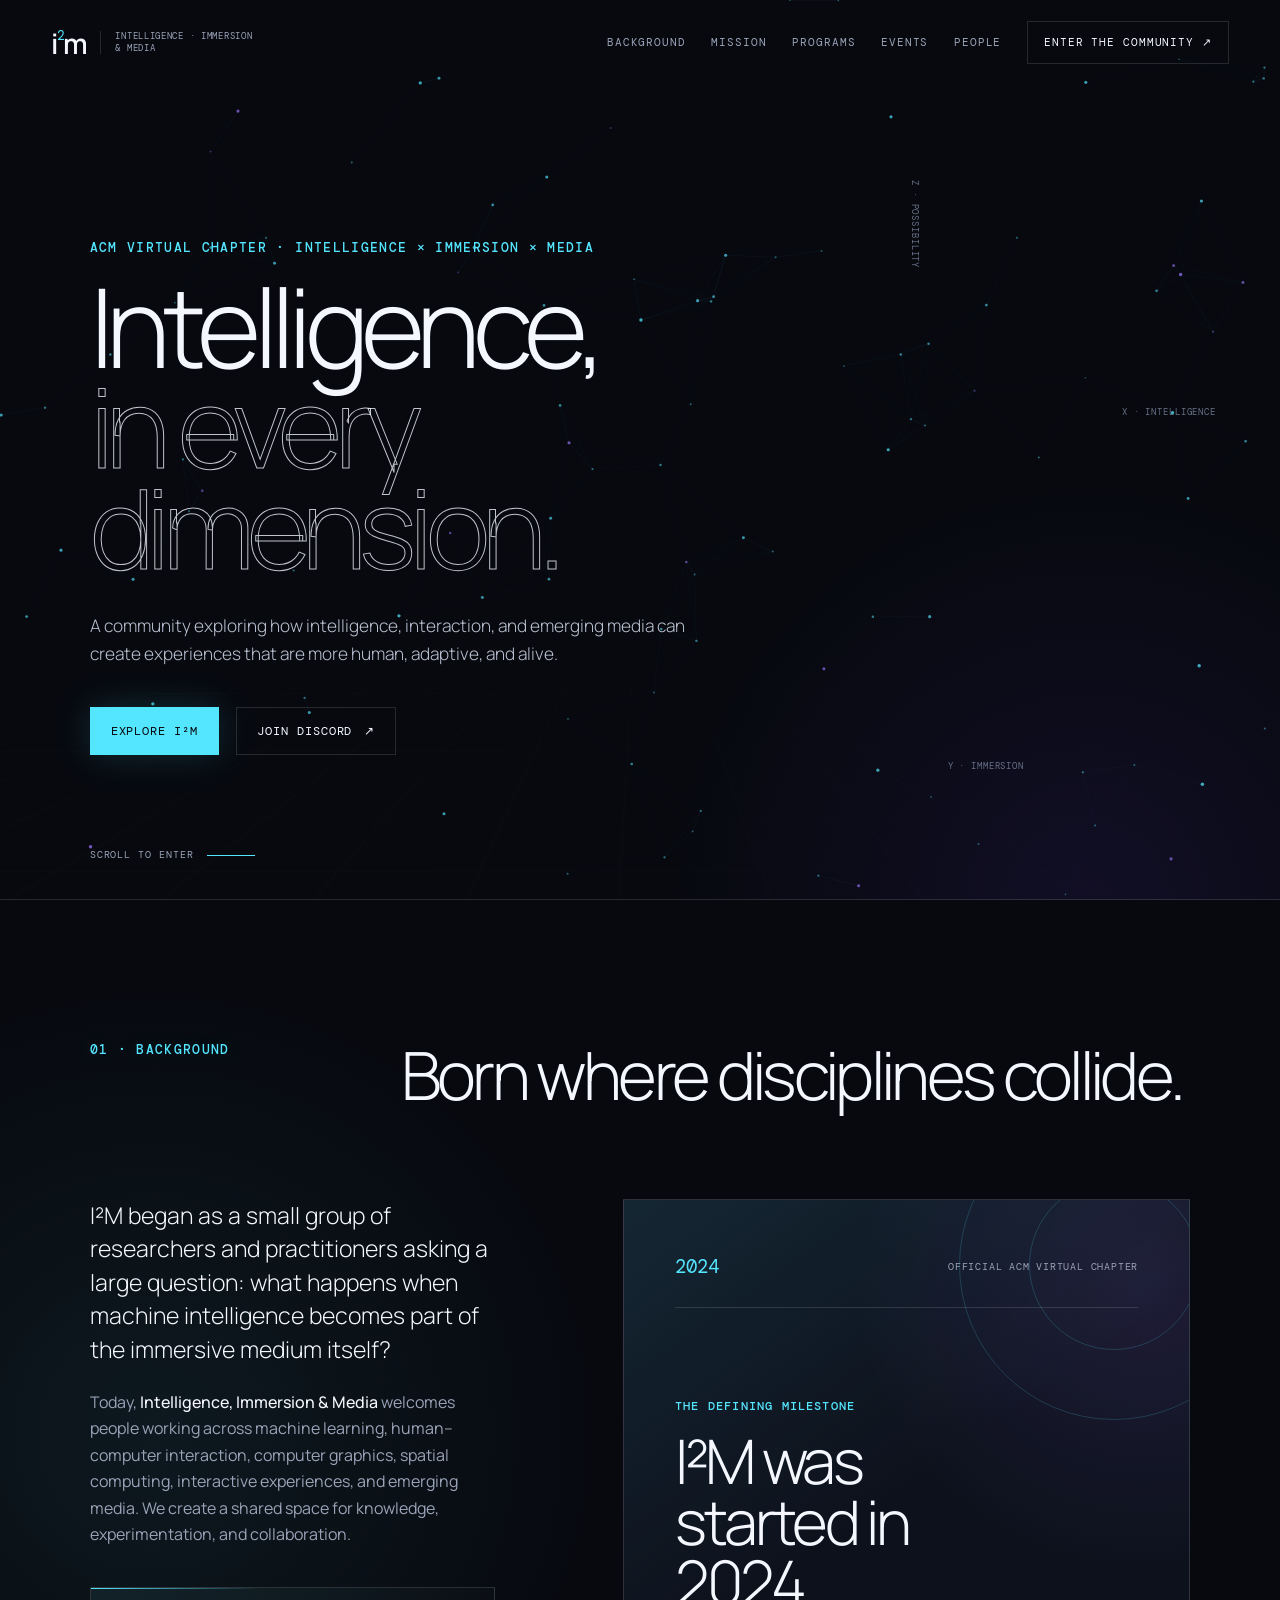
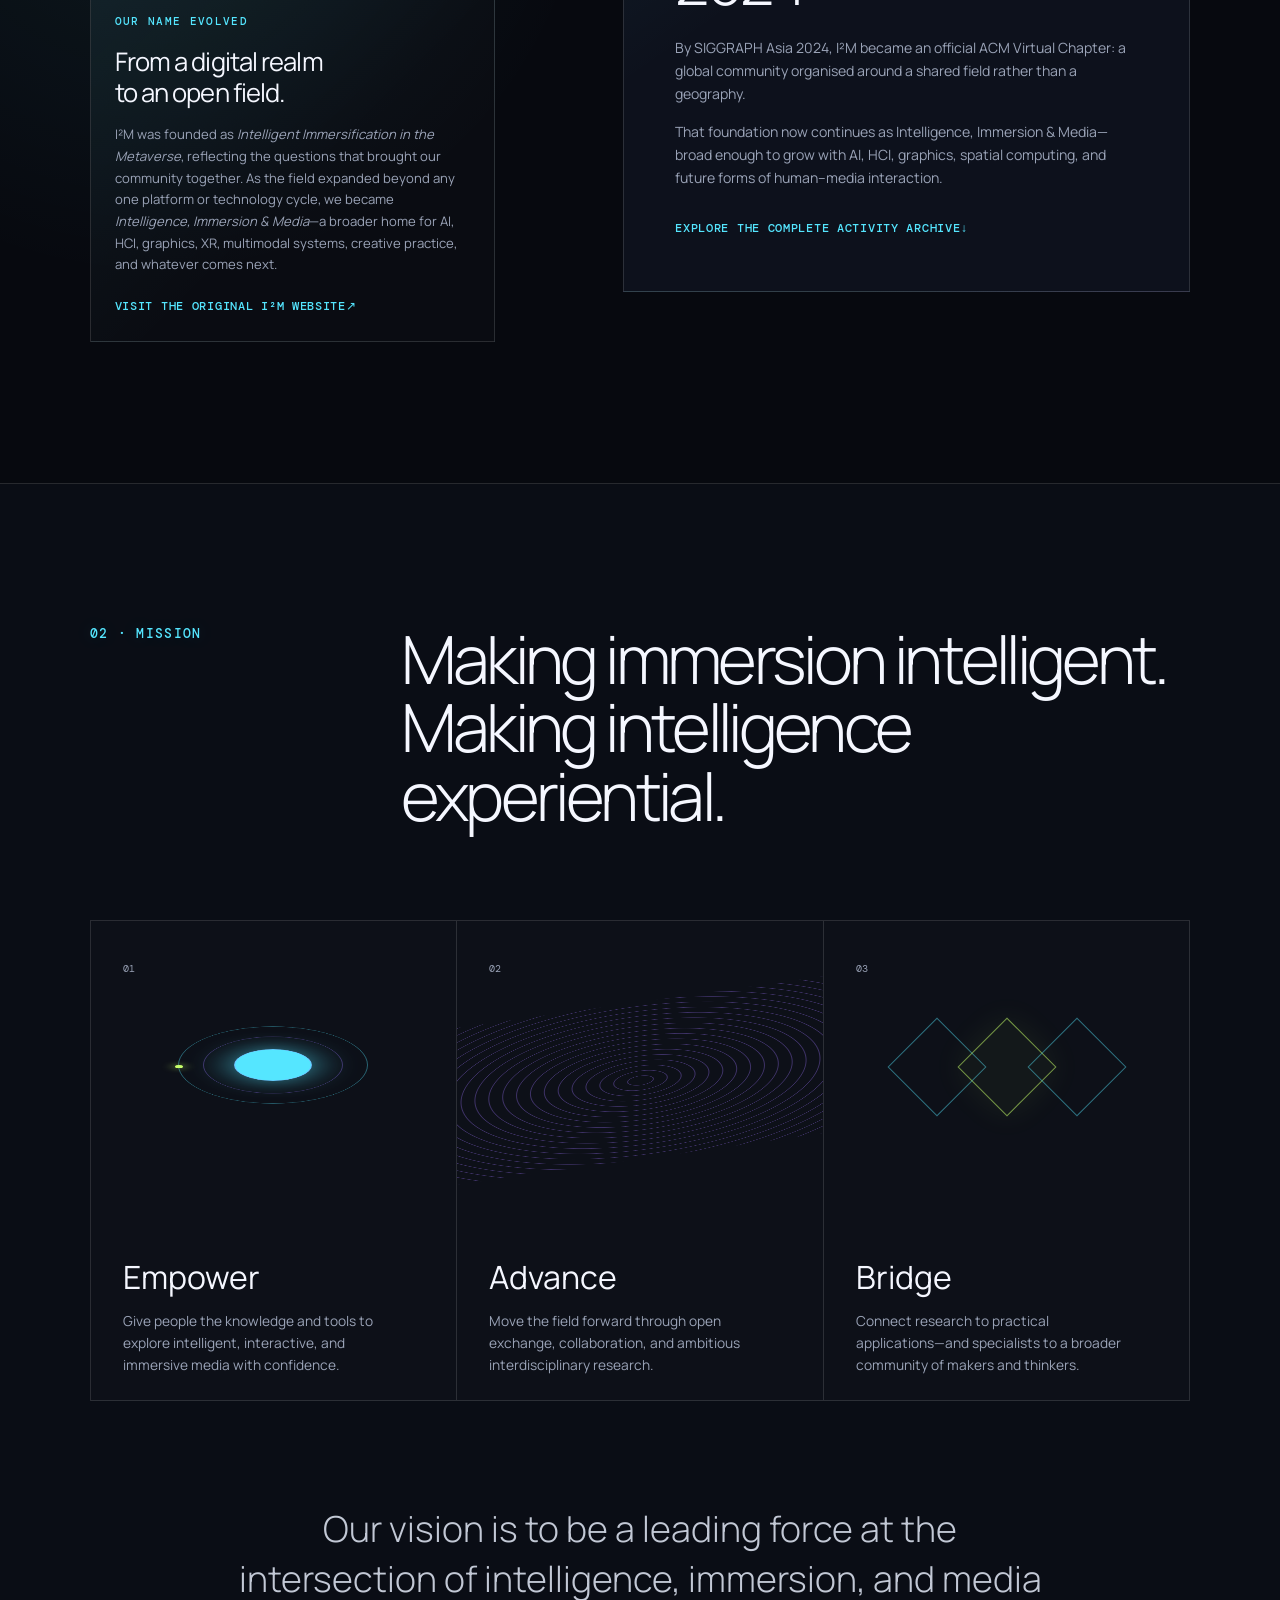
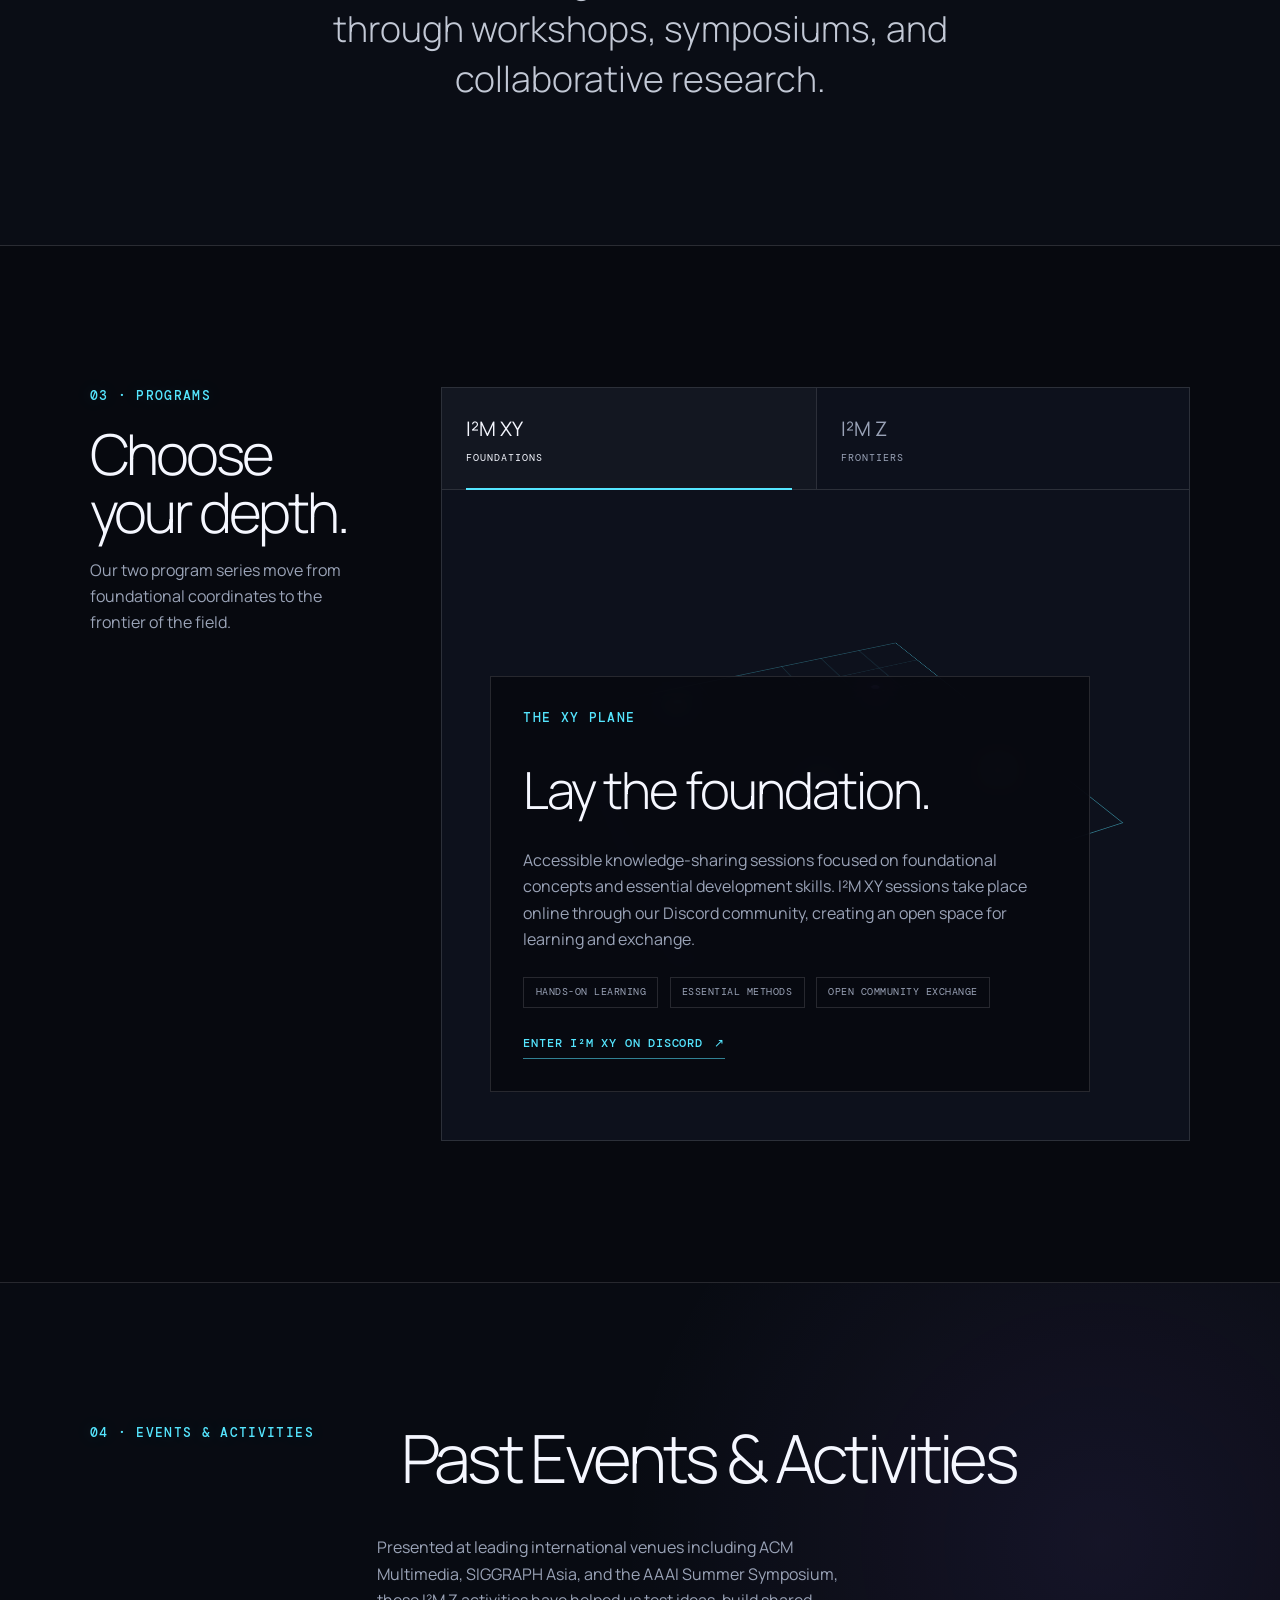
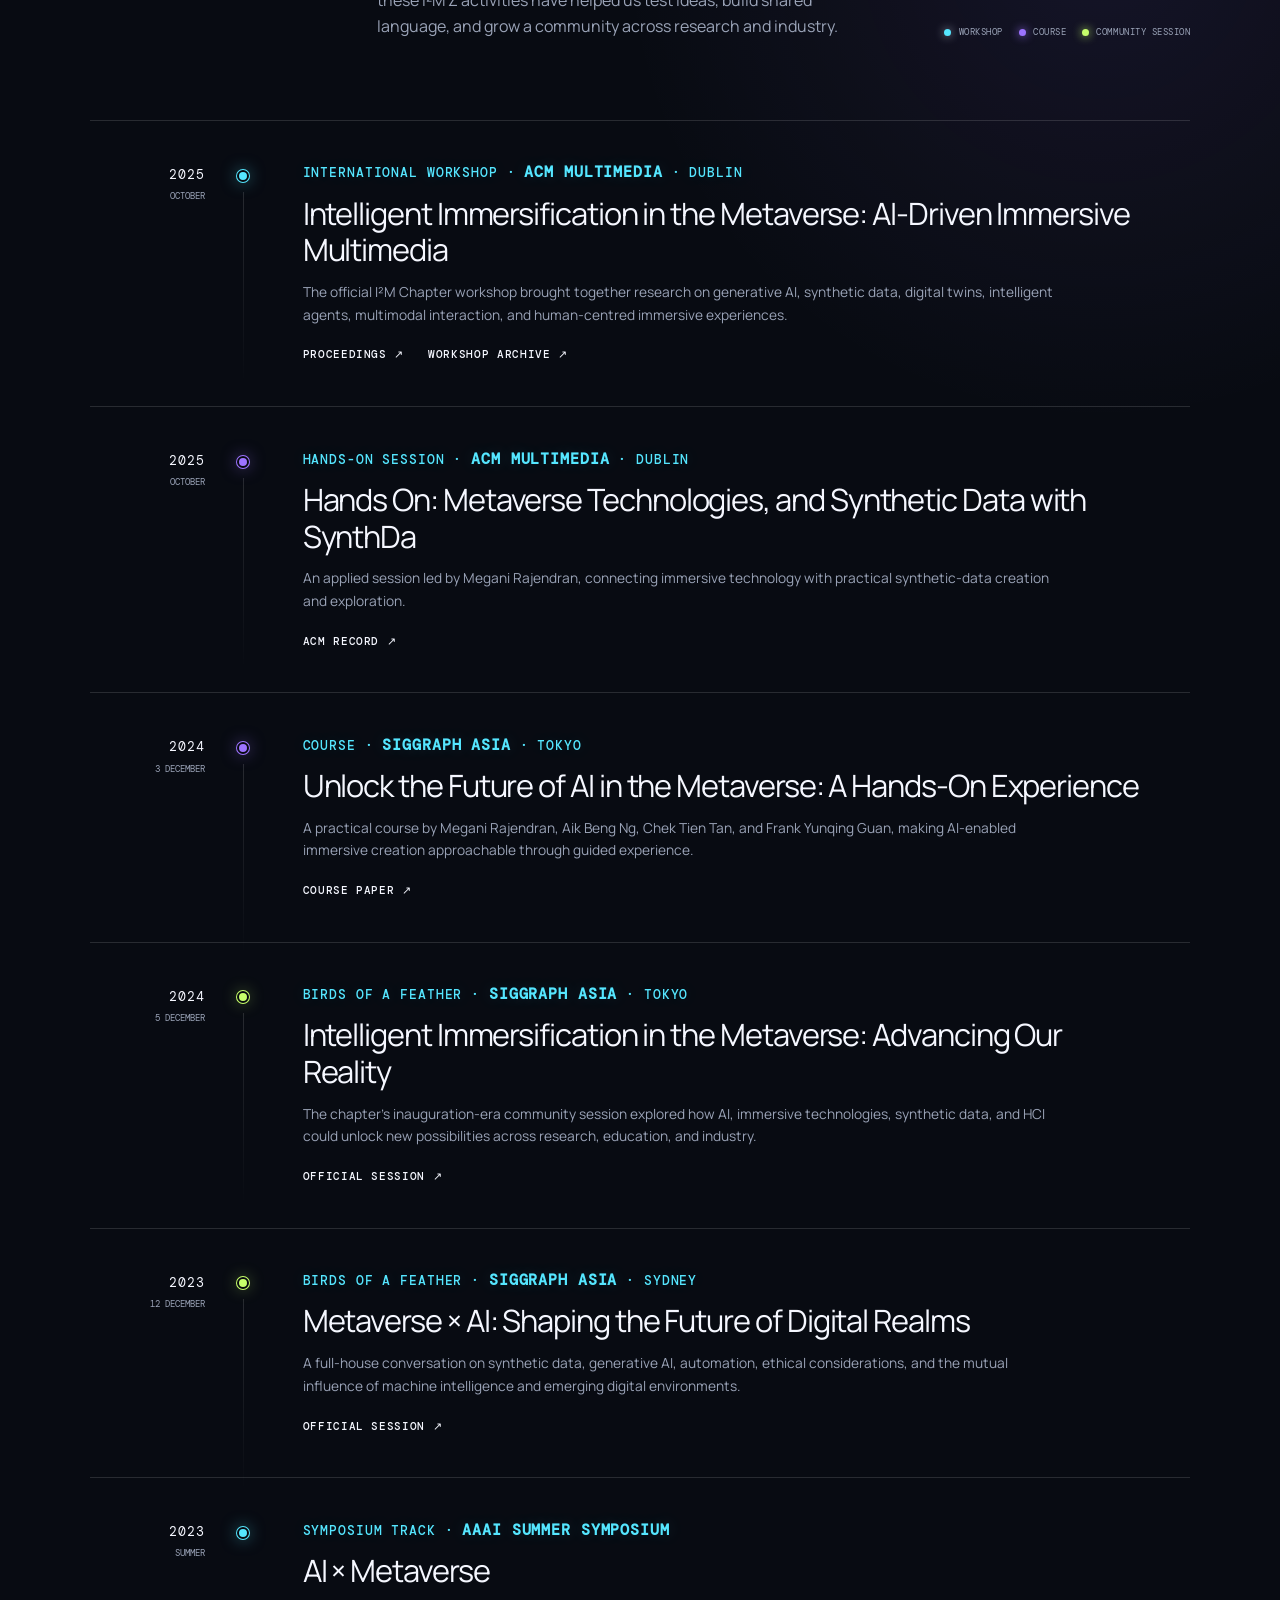
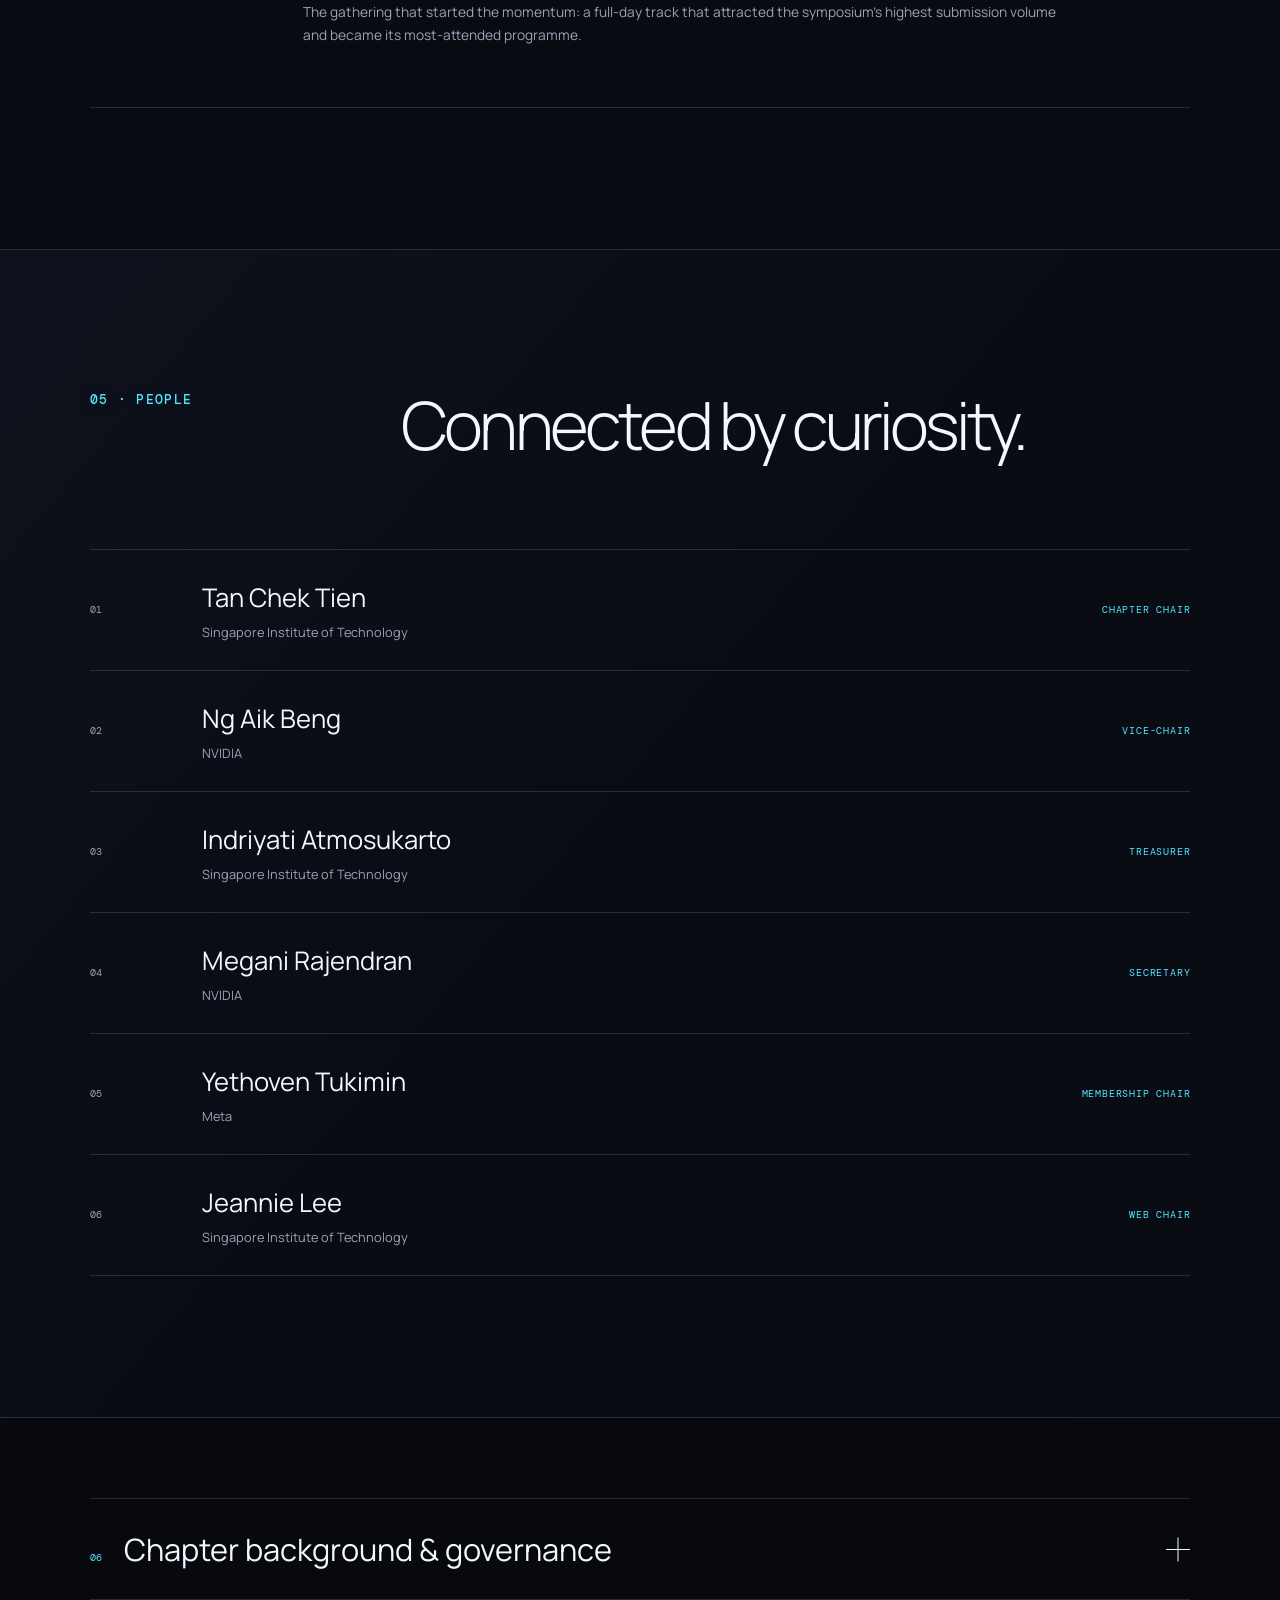
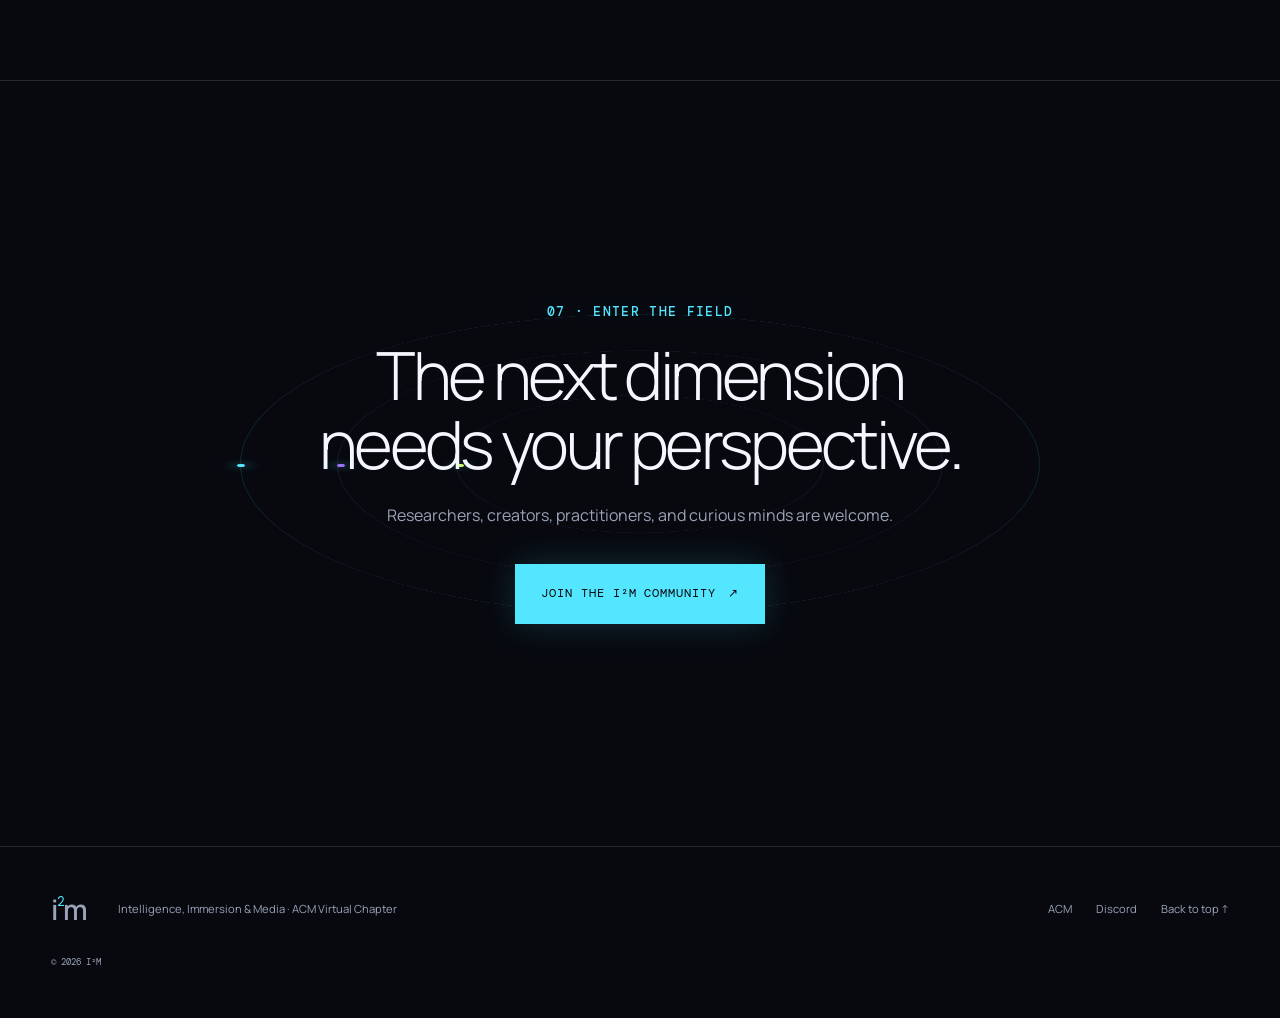
==== index.html @ ca45b480 "Update index.html" ====
<!doctype html>
<html lang="en">
  <head>
    <meta charset="UTF-8" />
    <meta name="viewport" content="width=device-width, initial-scale=1.0" />
    <meta
      name="description"
      content="I²M is the Intelligence, Immersion & Media ACM Virtual Chapter—connecting AI, HCI, computer graphics, interactive experiences, and emerging media."
    />
    <meta name="theme-color" content="#07090f" />
    <title>I²M — Intelligence, Immersion & Media</title>
    <link rel="preconnect" href="https://fonts.googleapis.com" />
    <link rel="preconnect" href="https://fonts.gstatic.com" crossorigin />
    <link
      href="https://fonts.googleapis.com/css2?family=DM+Mono:wght@300;400;500&family=Manrope:wght@300;400;500;600;700&display=swap"
      rel="stylesheet"
    />
    <link rel="stylesheet" href="styles.css" />
    <script src="script.js" defer></script>
  </head>
  <body>
    <a class="skip-link" href="#main">Skip to content</a>
    <div class="noise" aria-hidden="true"></div>
    <div class="cursor-glow" aria-hidden="true"></div>

    <header class="site-header">
      <a class="brand" href="#top" aria-label="I squared M home">
        <span class="brand-mark">i<sup>2</sup>m</span>
        <span class="brand-name">Intelligence · Immersion<br />&amp; Media</span>
      </a>
      <button class="menu-toggle" type="button" aria-expanded="false" aria-controls="site-nav">
        <span></span><span></span>
        <span class="sr-only">Open menu</span>
      </button>
      <nav id="site-nav" class="site-nav" aria-label="Main navigation">
        <a href="#background">Background</a>
        <a href="#mission">Mission</a>
        <a href="#programs">Programs</a>
        <a href="#events">Events</a>
        <a href="#leadership">People</a>
        <a class="nav-cta" href="https://discord.gg/vaKR5BBQt4" target="_blank" rel="noreferrer">
          Enter the community <span aria-hidden="true">↗</span>
        </a>
      </nav>
    </header>

    <main id="main">
      <section id="top" class="hero" aria-labelledby="hero-title">
        <canvas id="field" aria-hidden="true"></canvas>
        <div class="axis-label axis-x" aria-hidden="true">X · intelligence</div>
        <div class="axis-label axis-y" aria-hidden="true">Y · immersion</div>
        <div class="axis-label axis-z" aria-hidden="true">Z · possibility</div>
        <div class="hero-grid" aria-hidden="true"></div>

        <div class="hero-content">
          <p class="eyebrow reveal">ACM Virtual Chapter · Intelligence × Immersion × Media</p>
          <h1 id="hero-title" class="reveal">
            Intelligence,<br />
            <span>in every dimension.</span>
          </h1>
          <p class="hero-copy reveal">
            A community exploring how intelligence, interaction, and emerging
            media can create experiences that are more human, adaptive, and alive.
          </p>
          <div class="hero-actions reveal">
            <a class="button button-primary" href="#background">Explore I²M</a>
            <a class="button button-quiet" href="https://discord.gg/vaKR5BBQt4" target="_blank" rel="noreferrer">
              Join Discord <span aria-hidden="true">↗</span>
            </a>
          </div>
        </div>

        <div class="hero-index reveal" aria-label="Initiative focus areas">
          <span>01 / AI</span>
          <span>02 / HCI</span>
          <span>03 / XR</span>
          <span>04 / Graphics</span>
        </div>
        <a class="scroll-cue" href="#background">
          <span>Scroll to enter</span>
          <i aria-hidden="true"></i>
        </a>
      </section>

      <section id="background" class="section background-section">
        <div class="section-heading reveal">
          <p class="section-index">01 · Background</p>
          <h2>Born where disciplines collide.</h2>
        </div>
        <div class="background-layout">
          <div class="background-copy reveal">
            <p class="lead">
              I²M began as a small group of researchers and practitioners asking a
              large question: what happens when machine intelligence becomes part
              of the immersive medium itself?
            </p>
            <p>
              Today, <strong>Intelligence, Immersion &amp; Media</strong> welcomes
              people working across machine learning, human–computer interaction,
              computer graphics, spatial computing, interactive experiences, and
              emerging media. We create a shared space for knowledge,
              experimentation, and collaboration.
            </p>
            <aside class="origin-card">
              <span class="origin-label">Our name evolved</span>
              <h3>From a digital realm<br />to an open field.</h3>
              <p>
                I²M was founded as <em>Intelligent Immersification in the
                Metaverse</em>, reflecting the questions that brought our community
                together. As the field expanded beyond any one platform or
                technology cycle, we became <em>Intelligence, Immersion &amp;
                Media</em>—a broader home for AI, HCI, graphics, XR, multimodal
                systems, creative practice, and whatever comes next.
              </p>
              <a
                class="text-link"
                href="https://i2m.diaversity.org/"
                target="_blank"
                rel="noreferrer"
              >
                Visit the original I²M website <span aria-hidden="true">↗</span>
              </a>
            </aside>
          </div>

          <article class="inauguration-milestone reveal">
            <div class="milestone-topline">
              <span>2024</span>
              <small>Official ACM Virtual Chapter</small>
            </div>
            <p class="milestone-label">The defining milestone</p>
            <h3>I²M was started in 2024</h3>
            <p>
              By SIGGRAPH Asia 2024, I²M became an official ACM Virtual Chapter:
              a global community organised around a shared field rather than a
              geography.
            </p>
            <p>
              That foundation now continues as Intelligence, Immersion &amp;
              Media—broad enough to grow with AI, HCI, graphics, spatial computing,
              and future forms of human–media interaction.
            </p>
            <a class="text-link" href="#events">
              Explore the complete activity archive <span aria-hidden="true">↓</span>
            </a>
          </article>
        </div>
      </section>

      <section id="mission" class="section mission-section">
        <div class="section-heading reveal">
          <p class="section-index">02 · Mission</p>
          <h2>Making immersion intelligent.<br />Making intelligence experiential.</h2>
        </div>

        <div class="mission-grid">
          <article class="mission-card reveal">
            <span class="card-number">01</span>
            <div class="card-orbit" aria-hidden="true"><i></i></div>
            <h3>Empower</h3>
            <p>
              Give people the knowledge and tools to explore intelligent,
              interactive, and immersive media with confidence.
            </p>
          </article>
          <article class="mission-card reveal">
            <span class="card-number">02</span>
            <div class="card-wave" aria-hidden="true"></div>
            <h3>Advance</h3>
            <p>
              Move the field forward through open exchange, collaboration, and
              ambitious interdisciplinary research.
            </p>
          </article>
          <article class="mission-card reveal">
            <span class="card-number">03</span>
            <div class="card-bridge" aria-hidden="true"><i></i><i></i><i></i></div>
            <h3>Bridge</h3>
            <p>
              Connect research to practical applications—and specialists to a
              broader community of makers and thinkers.
            </p>
          </article>
        </div>

        <p class="vision-statement reveal">
          Our vision is to be a leading force at the intersection of intelligence,
          immersion, and media through workshops, symposiums, and collaborative
          research.
        </p>
      </section>

      <section id="programs" class="section programs-section">
        <div class="program-intro reveal">
          <p class="section-index">03 · Programs</p>
          <h2>Choose your depth.</h2>
          <p>
            Our two program series move from foundational coordinates to the
            frontier of the field.
          </p>
        </div>

        <div class="dimension-lab reveal">
          <div class="dimension-tabs" role="tablist" aria-label="I²M program series">
            <button
              id="xy-tab"
              class="dimension-tab is-active"
              type="button"
              role="tab"
              aria-selected="true"
              aria-controls="xy-panel"
              data-dimension="xy"
            >
              <span>I²M XY</span>
              <small>Foundations</small>
            </button>
            <button
              id="z-tab"
              class="dimension-tab"
              type="button"
              role="tab"
              aria-selected="false"
              aria-controls="z-panel"
              data-dimension="z"
            >
              <span>I²M Z</span>
              <small>Frontiers</small>
            </button>
          </div>

          <div class="dimension-stage" data-mode="xy">
            <div class="dimension-visual" aria-hidden="true">
              <div class="plane plane-x"></div>
              <div class="plane plane-y"></div>
              <div class="plane plane-z"></div>
              <span class="dimension-node node-a"></span>
              <span class="dimension-node node-b"></span>
              <span class="dimension-node node-c"></span>
              <span class="dimension-node node-d"></span>
            </div>
            <div
              id="xy-panel"
              class="dimension-panel is-active"
              role="tabpanel"
              aria-labelledby="xy-tab"
            >
              <p class="program-label">The XY Plane</p>
              <h3>Lay the foundation.</h3>
              <p>
                Accessible knowledge-sharing sessions focused on foundational
                concepts and essential development skills. I²M XY sessions take
                place online through our Discord community, creating an open space
                for learning and exchange.
              </p>
              <ul>
                <li>Hands-on learning</li>
                <li>Essential methods</li>
                <li>Open community exchange</li>
              </ul>
              <a class="program-action" href="https://discord.gg/vaKR5BBQt4" target="_blank" rel="noreferrer">
                Enter I²M XY on Discord <span aria-hidden="true">↗</span>
              </a>
            </div>
            <div
              id="z-panel"
              class="dimension-panel"
              role="tabpanel"
              aria-labelledby="z-tab"
              hidden
            >
              <p class="program-label">The Z-Axis</p>
              <h3>Go deeper.</h3>
              <p>
                Curated seminars, workshops, courses, and Birds of a Feather
                sessions on advanced, state-of-the-art research—the depth required
                to push AI, HCI, and immersive media into new territory. Our past
                conference activities are part of the I²M Z series.
              </p>
              <ul>
                <li>Research frontiers</li>
                <li>Curated expert discourse</li>
                <li>Workshops, courses &amp; BoFs</li>
              </ul>
              <a class="program-action" href="#events">
                Explore past I²M Z activities <span aria-hidden="true">↓</span>
              </a>
            </div>
          </div>
        </div>
      </section>

      <section id="events" class="section events-section">
        <div class="section-heading reveal">
          <p class="section-index">04 · Events &amp; activities</p>
          <h2>Past Events &amp; Activities</h2>
        </div>
        <div class="events-intro reveal">
          <p>
            Presented at leading international venues including ACM Multimedia,
            SIGGRAPH Asia, and the AAAI Summer Symposium, these I²M Z activities
            have helped us test ideas, build shared language, and grow a community
            across research and industry.
          </p>
          <div class="events-key" aria-label="Event format key">
            <span><i class="key-workshop"></i> Workshop</span>
            <span><i class="key-course"></i> Course</span>
            <span><i class="key-bof"></i> Community session</span>
          </div>
        </div>

        <div class="event-list">
          <article class="event-row reveal">
            <div class="event-date"><span>2025</span><small>October</small></div>
            <div class="event-marker marker-workshop" aria-hidden="true"></div>
            <div class="event-body">
              <p class="event-type">International workshop · <strong>ACM Multimedia</strong> · Dublin</p>
              <h3>Intelligent Immersification in the Metaverse: AI-Driven Immersive Multimedia</h3>
              <p>
                The official I²M Chapter workshop brought together research on
                generative AI, synthetic data, digital twins, intelligent agents,
                multimodal interaction, and human-centred immersive experiences.
              </p>
              <div class="event-links">
                <a href="https://dl.acm.org/doi/proceedings/10.1145/3728487" target="_blank" rel="noreferrer">
                  Proceedings <span aria-hidden="true">↗</span>
                </a>
                <a href="https://sites.google.com/view/i2m-mm25/home" target="_blank" rel="noreferrer">
                  Workshop archive <span aria-hidden="true">↗</span>
                </a>
              </div>
            </div>
          </article>

          <article class="event-row reveal">
            <div class="event-date"><span>2025</span><small>October</small></div>
            <div class="event-marker marker-course" aria-hidden="true"></div>
            <div class="event-body">
              <p class="event-type">Hands-on session · <strong>ACM Multimedia</strong> · Dublin</p>
              <h3>Hands On: Metaverse Technologies, and Synthetic Data with SynthDa</h3>
              <p>
                An applied session led by Megani Rajendran, connecting immersive
                technology with practical synthetic-data creation and exploration.
              </p>
              <div class="event-links">
                <a href="https://dl.acm.org/doi/abs/10.1145/3728487.3759220" target="_blank" rel="noreferrer">
                  ACM record <span aria-hidden="true">↗</span>
                </a>
              </div>
            </div>
          </article>

          <article class="event-row reveal">
            <div class="event-date"><span>2024</span><small>3 December</small></div>
            <div class="event-marker marker-course" aria-hidden="true"></div>
            <div class="event-body">
              <p class="event-type">Course · <strong>SIGGRAPH Asia</strong> · Tokyo</p>
              <h3>Unlock the Future of AI in the Metaverse: A Hands-On Experience</h3>
              <p>
                A practical course by Megani Rajendran, Aik Beng Ng, Chek Tien Tan,
                and Frank Yunqing Guan, making AI-enabled immersive creation
                approachable through guided experience.
              </p>
              <div class="event-links">
                <a href="https://dl.acm.org/doi/pdf/10.1145/3680532.3689581" target="_blank" rel="noreferrer">
                  Course paper <span aria-hidden="true">↗</span>
                </a>
              </div>
            </div>
          </article>

          <article class="event-row reveal">
            <div class="event-date"><span>2024</span><small>5 December</small></div>
            <div class="event-marker marker-bof" aria-hidden="true"></div>
            <div class="event-body">
              <p class="event-type">Birds of a Feather · <strong>SIGGRAPH Asia</strong> · Tokyo</p>
              <h3>Intelligent Immersification in the Metaverse: Advancing Our Reality</h3>
              <p>
                The chapter’s inauguration-era community session explored how AI,
                immersive technologies, synthetic data, and HCI could unlock new
                possibilities across research, education, and industry.
              </p>
              <div class="event-links">
                <a href="https://asia.siggraph.org/2024/presentation/?id=bof_114&amp;sess=sess249" target="_blank" rel="noreferrer">
                  Official session <span aria-hidden="true">↗</span>
                </a>
              </div>
            </div>
          </article>

          <article class="event-row reveal">
            <div class="event-date"><span>2023</span><small>12 December</small></div>
            <div class="event-marker marker-bof" aria-hidden="true"></div>
            <div class="event-body">
              <p class="event-type">Birds of a Feather · <strong>SIGGRAPH Asia</strong> · Sydney</p>
              <h3>Metaverse × AI: Shaping the Future of Digital Realms</h3>
              <p>
                A full-house conversation on synthetic data, generative AI,
                automation, ethical considerations, and the mutual influence of
                machine intelligence and emerging digital environments.
              </p>
              <div class="event-links">
                <a href="https://asia.siggraph.org/2023/index.html%3Fpost_type=page&amp;p=14494&amp;id=bof_114&amp;sess=sess240.html" target="_blank" rel="noreferrer">
                  Official session <span aria-hidden="true">↗</span>
                </a>
              </div>
            </div>
          </article>

          <article class="event-row reveal">
            <div class="event-date"><span>2023</span><small>Summer</small></div>
            <div class="event-marker marker-workshop" aria-hidden="true"></div>
            <div class="event-body">
              <p class="event-type">Symposium track · <strong>AAAI Summer Symposium</strong></p>
              <h3>AI × Metaverse</h3>
              <p>
                The gathering that started the momentum: a full-day track that
                attracted the symposium’s highest submission volume and became its
                most-attended programme.
              </p>
            </div>
          </article>
        </div>
      </section>

      <section id="leadership" class="section leadership-section">
        <div class="section-heading reveal">
          <p class="section-index">05 · People</p>
          <h2>Connected by curiosity.</h2>
        </div>
        <div class="people-list">
          <article class="person reveal">
            <span class="person-index">01</span>
            <div><h3>Tan Chek Tien</h3><p>Singapore Institute of Technology</p></div>
            <span class="person-role">Chapter Chair</span>
          </article>
          <article class="person reveal">
            <span class="person-index">02</span>
            <div><h3>Ng Aik Beng</h3><p>NVIDIA</p></div>
            <span class="person-role">Vice-Chair</span>
          </article>
          <article class="person reveal">
            <span class="person-index">03</span>
            <div><h3>Indriyati Atmosukarto</h3><p>Singapore Institute of Technology</p></div>
            <span class="person-role">Treasurer</span>
          </article>
          <article class="person reveal">
            <span class="person-index">04</span>
            <div><h3>Megani Rajendran</h3><p>NVIDIA</p></div>
            <span class="person-role">Secretary</span>
          </article>
          <article class="person reveal">
            <span class="person-index">05</span>
            <div><h3>Yethoven Tukimin</h3><p>Meta</p></div>
            <span class="person-role">Membership Chair</span>
          </article>
          <article class="person reveal">
            <span class="person-index">06</span>
            <div><h3>Jeannie Lee</h3><p>Singapore Institute of Technology</p></div>
            <span class="person-role">Web Chair</span>
          </article>
        </div>
      </section>

      <section class="section charter-section">
        <details class="charter reveal">
          <summary>
            <span><b>06</b> Chapter background &amp; governance</span>
            <i aria-hidden="true"></i>
          </summary>
          <div class="charter-content">
            <article>
              <h3>Membership</h3>
              <p>
                Membership is open to people interested in intelligence, immersion,
                interactive experiences, and emerging media. Members are encouraged
                to share knowledge, attend events, and collaborate on exploratory
                projects. Official membership is managed through ACM and follows
                the ACM Code of Ethics and Professional Conduct.
              </p>
            </article>
            <article>
              <h3>Chapter structure</h3>
              <p>
                I²M operates as an ACM Virtual Chapter with a Chair, Vice-Chair,
                Treasurer, Secretary, Membership Chair, and Web Chair overseeing its
                activities, communications, membership, and administration.
              </p>
            </article>
            <article>
              <h3>Meetings &amp; activities</h3>
              <p>
                Activities are organised online and alongside conferences and
                symposiums such as ACM CHI, SIGGRAPH, and SIGGRAPH Asia. Formats
                include technical sessions, courses, workshops, panels, and
                collaborative research initiatives.
              </p>
            </article>
            <article>
              <h3>Finances</h3>
              <p>
                The chapter operates on a non-profit basis and may draw on community
                and sponsor support. Financial activity is reported annually to ACM
                in accordance with chapter requirements.
              </p>
            </article>
            <a
              class="text-link"
              href="https://i2m.diaversity.org/"
              target="_blank"
              rel="noreferrer"
            >
              View the original charter <span aria-hidden="true">↗</span>
            </a>
          </div>
        </details>
      </section>

      <section id="join" class="join-section">
        <div class="join-orbit" aria-hidden="true">
          <i></i><i></i><i></i>
        </div>
        <p class="section-index reveal">07 · Enter the field</p>
        <h2 class="reveal">The next dimension<br />needs your perspective.</h2>
        <p class="join-copy reveal">
          Researchers, creators, practitioners, and curious minds are welcome.
        </p>
        <a
          class="button button-primary button-large reveal"
          href="https://discord.gg/vaKR5BBQt4"
          target="_blank"
          rel="noreferrer"
        >
          Join the I²M community <span aria-hidden="true">↗</span>
        </a>
      </section>
    </main>

    <footer class="site-footer">
      <a class="brand-mark" href="#top">i<sup>2</sup>m</a>
      <p>Intelligence, Immersion &amp; Media · ACM Virtual Chapter</p>
      <div>
        <a href="https://www.acm.org/chapters/find-a-chapter" target="_blank" rel="noreferrer">ACM</a>
        <a href="https://discord.gg/vaKR5BBQt4" target="_blank" rel="noreferrer">Discord</a>
        <a href="#top">Back to top ↑</a>
      </div>
      <small>© <span id="year"></span> I²M</small>
    </footer>
  </body>
</html>
---- styles.css ----
:root {
  --ink: #07090f;
  --ink-soft: #0d111c;
  --panel: rgba(17, 22, 35, 0.72);
  --white: #f5f7ff;
  --muted: #9aa3b7;
  --line: rgba(255, 255, 255, 0.13);
  --cyan: #55e6ff;
  --violet: #9c73ff;
  --lime: #c7ff6b;
  --header-height: 86px;
  --font-body: "Manrope", Arial, sans-serif;
  --font-mono: "DM Mono", monospace;
}

*,
*::before,
*::after {
  box-sizing: border-box;
}

html {
  scroll-behavior: smooth;
  background: var(--ink);
}

body {
  margin: 0;
  overflow-x: hidden;
  color: var(--white);
  background:
    radial-gradient(circle at 85% 10%, rgba(82, 49, 170, 0.14), transparent 26rem),
    var(--ink);
  font-family: var(--font-body);
  font-weight: 400;
  line-height: 1.65;
}

body.menu-open {
  overflow: hidden;
}

a {
  color: inherit;
  text-decoration: none;
}

button,
summary {
  font: inherit;
}

button,
a,
summary {
  -webkit-tap-highlight-color: transparent;
}

.sr-only {
  position: absolute;
  width: 1px;
  height: 1px;
  padding: 0;
  margin: -1px;
  overflow: hidden;
  clip: rect(0, 0, 0, 0);
  white-space: nowrap;
  border: 0;
}

.skip-link {
  position: fixed;
  z-index: 1000;
  top: -4rem;
  left: 1rem;
  padding: 0.65rem 1rem;
  color: var(--ink);
  background: var(--cyan);
  transition: top 0.2s;
}

.skip-link:focus {
  top: 1rem;
}

.noise {
  position: fixed;
  z-index: 30;
  inset: 0;
  opacity: 0.06;
  pointer-events: none;
  background-image:
    repeating-linear-gradient(0deg, transparent 0 3px, rgba(255, 255, 255, 0.035) 4px),
    repeating-linear-gradient(90deg, transparent 0 5px, rgba(85, 230, 255, 0.02) 6px);
  background-size: 7px 7px, 11px 11px;
}

.cursor-glow {
  position: fixed;
  z-index: 0;
  width: 36rem;
  height: 36rem;
  margin: -18rem 0 0 -18rem;
  border-radius: 50%;
  opacity: 0;
  pointer-events: none;
  background: radial-gradient(circle, rgba(85, 230, 255, 0.075), transparent 63%);
  transition: opacity 0.6s;
}

body:hover .cursor-glow {
  opacity: 1;
}

.site-header {
  position: fixed;
  z-index: 50;
  top: 0;
  left: 0;
  display: flex;
  align-items: center;
  justify-content: space-between;
  width: 100%;
  height: var(--header-height);
  padding: 0 4vw;
  border-bottom: 1px solid transparent;
  transition:
    height 0.35s,
    background 0.35s,
    border-color 0.35s,
    backdrop-filter 0.35s;
}

.site-header.is-scrolled {
  height: 68px;
  border-color: var(--line);
  background: rgba(7, 9, 15, 0.82);
  backdrop-filter: blur(20px);
}

.brand {
  display: flex;
  align-items: center;
  gap: 0.9rem;
}

.brand-mark {
  font-size: 1.75rem;
  font-weight: 600;
  line-height: 1;
  letter-spacing: -0.09em;
}

.brand-mark sup {
  position: relative;
  top: -0.28em;
  margin: 0 0.08em;
  color: var(--cyan);
  font-family: var(--font-mono);
  font-size: 0.46em;
  font-weight: 400;
}

.brand-name {
  padding-left: 0.9rem;
  border-left: 1px solid var(--line);
  color: var(--muted);
  font-family: var(--font-mono);
  font-size: 0.55rem;
  line-height: 1.35;
  letter-spacing: 0.08em;
  text-transform: uppercase;
}

.site-nav {
  display: flex;
  align-items: center;
  gap: clamp(1.2rem, 2vw, 2.5rem);
  font-family: var(--font-mono);
  font-size: 0.7rem;
  text-transform: uppercase;
  letter-spacing: 0.08em;
}

.site-nav > a:not(.nav-cta) {
  color: var(--muted);
  transition: color 0.25s;
}

.site-nav > a:not(.nav-cta):hover,
.site-nav > a:not(.nav-cta):focus-visible {
  color: var(--white);
}

.nav-cta {
  padding: 0.7rem 1rem;
  border: 1px solid var(--line);
  transition:
    border-color 0.25s,
    color 0.25s,
    background 0.25s;
}

.nav-cta:hover,
.nav-cta:focus-visible {
  color: var(--ink);
  border-color: var(--cyan);
  background: var(--cyan);
}

.menu-toggle {
  display: none;
  width: 44px;
  height: 44px;
  border: 0;
  color: white;
  background: transparent;
  cursor: pointer;
}

.menu-toggle span:not(.sr-only) {
  display: block;
  width: 24px;
  height: 1px;
  margin: 7px auto;
  background: currentColor;
  transition:
    transform 0.3s,
    opacity 0.3s;
}

.hero {
  position: relative;
  display: grid;
  min-height: 100svh;
  padding: calc(var(--header-height) + 8vh) 7vw 7vh;
  overflow: hidden;
  border-bottom: 1px solid var(--line);
  isolation: isolate;
}

#field,
.hero-grid {
  position: absolute;
  z-index: -2;
  inset: 0;
  width: 100%;
  height: 100%;
}

.hero-grid {
  z-index: -1;
  opacity: 0.18;
  background-image:
    linear-gradient(rgba(255, 255, 255, 0.09) 1px, transparent 1px),
    linear-gradient(90deg, rgba(255, 255, 255, 0.09) 1px, transparent 1px);
  background-size: 7vw 7vw;
  mask-image: linear-gradient(to right, black, transparent 80%);
  transform: perspective(700px) rotateX(62deg) scale(1.7) translateY(26%);
  transform-origin: bottom;
}

.hero-content {
  align-self: center;
  max-width: 1050px;
}

.eyebrow,
.section-index,
.program-label {
  margin: 0 0 1.2rem;
  color: var(--cyan);
  font-family: var(--font-mono);
  font-size: clamp(0.76rem, 1vw, 0.94rem);
  font-weight: 500;
  line-height: 1.45;
  letter-spacing: 0.105em;
  text-transform: uppercase;
}

.section-index {
  text-shadow: 0 0 18px rgba(85, 230, 255, 0.2);
}

.hero h1 {
  max-width: 12ch;
  margin: 0;
  font-size: clamp(3.5rem, 8.6vw, 9rem);
  font-weight: 300;
  line-height: 0.91;
  letter-spacing: -0.065em;
}

.hero h1 span {
  color: transparent;
  -webkit-text-stroke: 1px rgba(245, 247, 255, 0.78);
}

.hero-copy {
  max-width: 610px;
  margin: 2.2rem 0 0;
  color: #bac1d1;
  font-size: clamp(1rem, 1.35vw, 1.25rem);
  font-weight: 300;
}

.hero-actions {
  display: flex;
  align-items: center;
  gap: 1.1rem;
  margin-top: 2.4rem;
}

.button {
  display: inline-flex;
  align-items: center;
  justify-content: center;
  gap: 0.75rem;
  min-height: 48px;
  padding: 0.85rem 1.25rem;
  font-family: var(--font-mono);
  font-size: 0.72rem;
  letter-spacing: 0.08em;
  text-transform: uppercase;
  transition:
    transform 0.25s,
    border-color 0.25s,
    background 0.25s,
    color 0.25s;
}

.button:hover,
.button:focus-visible {
  transform: translateY(-2px);
}

.button-primary {
  color: var(--ink);
  border: 1px solid var(--cyan);
  background: var(--cyan);
  box-shadow: 0 0 36px rgba(85, 230, 255, 0.16);
}

.button-primary:hover,
.button-primary:focus-visible {
  border-color: var(--lime);
  background: var(--lime);
}

.button-quiet {
  color: var(--white);
  border: 1px solid var(--line);
}

.button-quiet:hover,
.button-quiet:focus-visible {
  border-color: rgba(255, 255, 255, 0.4);
}

.button-large {
  min-height: 60px;
  padding: 1rem 1.6rem;
}

.hero-index {
  position: absolute;
  right: 4vw;
  bottom: 5vh;
  display: flex;
  gap: 1.2rem;
  color: #707a90;
  font-family: var(--font-mono);
  font-size: 0.58rem;
  letter-spacing: 0.08em;
}

.scroll-cue {
  position: absolute;
  bottom: 4vh;
  left: 7vw;
  display: flex;
  align-items: center;
  gap: 0.8rem;
  color: var(--muted);
  font-family: var(--font-mono);
  font-size: 0.6rem;
  text-transform: uppercase;
  letter-spacing: 0.1em;
}

.scroll-cue i {
  position: relative;
  display: block;
  width: 48px;
  height: 1px;
  overflow: hidden;
  background: var(--line);
}

.scroll-cue i::after {
  position: absolute;
  content: "";
  inset: 0;
  background: var(--cyan);
  animation: scan 2s ease-in-out infinite;
}

.axis-label {
  position: absolute;
  z-index: 2;
  color: #687187;
  font-family: var(--font-mono);
  font-size: 0.55rem;
  letter-spacing: 0.1em;
  text-transform: uppercase;
}

.axis-x {
  top: 45%;
  right: 5%;
}

.axis-y {
  right: 20%;
  bottom: 14%;
}

.axis-z {
  top: 20%;
  right: 28%;
  writing-mode: vertical-rl;
}

.section {
  position: relative;
  z-index: 1;
  padding: clamp(6rem, 11vw, 10rem) 7vw;
  border-bottom: 1px solid var(--line);
}

.section-heading {
  display: grid;
  grid-template-columns: 1fr 3fr;
  gap: 3rem;
  margin-bottom: clamp(3.5rem, 7vw, 7rem);
}

.section-heading h2,
.program-intro h2,
.join-section h2 {
  max-width: 930px;
  margin: 0;
  font-size: clamp(2.5rem, 5.2vw, 5.8rem);
  font-weight: 300;
  line-height: 1.03;
  letter-spacing: -0.055em;
}

.background-section {
  background:
    radial-gradient(circle at 12% 45%, rgba(85, 230, 255, 0.07), transparent 28rem),
    var(--ink);
}

.background-layout {
  display: grid;
  grid-template-columns: 1fr 1.4fr;
  gap: clamp(4rem, 10vw, 10rem);
}

.background-copy {
  align-self: start;
  position: sticky;
  top: 120px;
}

.background-copy .lead {
  margin-top: 0;
  color: var(--white);
  font-size: clamp(1.25rem, 1.8vw, 1.75rem);
  font-weight: 300;
  line-height: 1.45;
}

.background-copy p:not(.lead) {
  color: var(--muted);
}

.background-copy strong {
  color: var(--white);
  font-weight: 500;
}

.origin-card {
  position: relative;
  margin-top: 2.5rem;
  padding: 1.5rem;
  overflow: hidden;
  border: 1px solid var(--line);
  background:
    linear-gradient(135deg, rgba(85, 230, 255, 0.055), transparent 55%),
    rgba(255, 255, 255, 0.015);
}

.origin-card::before {
  position: absolute;
  top: 0;
  left: 0;
  width: 42%;
  height: 1px;
  background: linear-gradient(90deg, var(--cyan), transparent);
  content: "";
}

.origin-label {
  display: block;
  margin-bottom: 1rem;
  color: var(--cyan);
  font-family: var(--font-mono);
  font-size: 0.7rem;
  font-weight: 500;
  letter-spacing: 0.12em;
  text-transform: uppercase;
}

.origin-card h3 {
  margin: 0 0 1rem;
  font-size: clamp(1.35rem, 2vw, 1.9rem);
  font-weight: 400;
  line-height: 1.2;
  letter-spacing: -0.035em;
}

.origin-card p {
  font-size: 0.82rem;
}

.origin-card .text-link {
  display: inline-flex;
  margin-top: 0.5rem;
}

.inauguration-milestone {
  position: relative;
  align-self: start;
  min-height: 520px;
  padding: clamp(2rem, 4vw, 4rem);
  overflow: hidden;
  border: 1px solid var(--line);
  background:
    linear-gradient(145deg, rgba(85, 230, 255, 0.1), transparent 45%),
    radial-gradient(circle at 92% 12%, rgba(156, 115, 255, 0.12), transparent 18rem),
    var(--ink-soft);
}

.inauguration-milestone::before,
.inauguration-milestone::after {
  position: absolute;
  border: 1px solid rgba(85, 230, 255, 0.18);
  border-radius: 50%;
  content: "";
}

.inauguration-milestone::before {
  top: -90px;
  right: -80px;
  width: 310px;
  height: 310px;
}

.inauguration-milestone::after {
  top: -20px;
  right: -10px;
  width: 170px;
  height: 170px;
}

.milestone-topline {
  display: flex;
  align-items: center;
  justify-content: space-between;
  gap: 1rem;
  padding-bottom: 1.5rem;
  border-bottom: 1px solid var(--line);
  font-family: var(--font-mono);
  text-transform: uppercase;
}

.milestone-topline span {
  color: var(--cyan);
  font-size: 1.2rem;
}

.milestone-topline small {
  color: var(--muted);
  font-size: 0.62rem;
  letter-spacing: 0.08em;
}

.milestone-label {
  margin: clamp(3rem, 7vw, 6rem) 0 0.9rem;
  color: var(--cyan);
  font-family: var(--font-mono);
  font-size: 0.74rem;
  font-weight: 500;
  letter-spacing: 0.1em;
  text-transform: uppercase;
}

.inauguration-milestone h3 {
  max-width: 10ch;
  margin: 0 0 1.5rem;
  font-size: clamp(2.5rem, 4.8vw, 5rem);
  font-weight: 300;
  line-height: 0.98;
  letter-spacing: -0.055em;
}

.inauguration-milestone > p:not(.milestone-label) {
  max-width: 650px;
  color: var(--muted);
  font-size: 0.88rem;
}

.inauguration-milestone .text-link {
  display: inline-flex;
  margin-top: 1rem;
}

.timeline {
  margin: 0;
  padding: 0;
  list-style: none;
}

.timeline-item {
  display: grid;
  grid-template-columns: 95px 1fr;
  gap: 2rem;
  padding: 2.5rem 0;
  border-top: 1px solid var(--line);
}

.timeline-year {
  color: var(--cyan);
  font-family: var(--font-mono);
  font-size: 0.72rem;
  letter-spacing: 0.08em;
}

.timeline-item h3 {
  margin: -0.35rem 0 0.6rem;
  font-size: clamp(1.25rem, 1.8vw, 1.8rem);
  font-weight: 500;
}

.timeline-item p {
  max-width: 620px;
  margin: 0;
  color: var(--muted);
}

.timeline-now {
  position: relative;
}

.timeline-now::after {
  position: absolute;
  top: 2.75rem;
  left: -1rem;
  width: 5px;
  height: 5px;
  border-radius: 50%;
  background: var(--lime);
  box-shadow: 0 0 16px var(--lime);
  content: "";
}

.mission-section {
  overflow: hidden;
  background: #0a0d15;
}

.mission-grid {
  display: grid;
  grid-template-columns: repeat(3, 1fr);
  border-top: 1px solid var(--line);
  border-left: 1px solid var(--line);
}

.mission-card {
  position: relative;
  min-height: 480px;
  padding: 2rem;
  overflow: hidden;
  border-right: 1px solid var(--line);
  border-bottom: 1px solid var(--line);
  background: rgba(255, 255, 255, 0.012);
  transition: background 0.35s;
}

.mission-card:hover {
  background: rgba(255, 255, 255, 0.035);
}

.card-number {
  color: var(--muted);
  font-family: var(--font-mono);
  font-size: 0.65rem;
}

.mission-card h3 {
  position: absolute;
  bottom: 6rem;
  margin: 0;
  font-size: 2rem;
  font-weight: 400;
}

.mission-card p {
  position: absolute;
  bottom: 1.5rem;
  max-width: 34ch;
  margin: 0;
  color: var(--muted);
  font-size: 0.86rem;
  line-height: 1.6;
}

.card-orbit {
  position: absolute;
  top: 30%;
  left: 50%;
  width: 190px;
  height: 190px;
  border: 1px solid rgba(85, 230, 255, 0.4);
  border-radius: 50%;
  transform: translate(-50%, -50%) rotateX(66deg);
}

.card-orbit::before,
.card-orbit::after {
  position: absolute;
  border: 1px solid rgba(156, 115, 255, 0.35);
  border-radius: 50%;
  content: "";
  inset: 24px;
}

.card-orbit::after {
  inset: 55px;
  background: var(--cyan);
  box-shadow: 0 0 45px rgba(85, 230, 255, 0.7);
}

.card-orbit i {
  position: absolute;
  top: 50%;
  left: -4px;
  width: 8px;
  height: 8px;
  border-radius: 50%;
  background: var(--lime);
  box-shadow: 0 0 13px var(--lime);
  animation: orbit 5s linear infinite;
  transform-origin: 99px 0;
}

.card-wave {
  position: absolute;
  top: 17%;
  right: -10%;
  left: -10%;
  height: 155px;
  background:
    repeating-radial-gradient(
      ellipse at center,
      transparent 0,
      transparent 12px,
      rgba(156, 115, 255, 0.34) 13px,
      transparent 14px
    );
  transform: rotate(-8deg);
  animation: breathe 5s ease-in-out infinite;
}

.card-bridge {
  position: absolute;
  top: 18%;
  left: 50%;
  width: 220px;
  height: 140px;
  transform: translateX(-50%);
}

.card-bridge::before,
.card-bridge::after,
.card-bridge i {
  position: absolute;
  width: 70px;
  height: 70px;
  border: 1px solid rgba(85, 230, 255, 0.45);
  content: "";
  transform: rotate(45deg);
}

.card-bridge::before {
  top: 25px;
  left: 5px;
}

.card-bridge::after {
  top: 25px;
  right: 5px;
}

.card-bridge i:nth-child(1) {
  top: 25px;
  left: 75px;
  border-color: rgba(199, 255, 107, 0.55);
  background: rgba(199, 255, 107, 0.03);
  box-shadow: 0 0 35px rgba(199, 255, 107, 0.08);
}

.card-bridge i:not(:first-child) {
  display: none;
}

.vision-statement {
  max-width: 820px;
  margin: clamp(4rem, 8vw, 8rem) auto 0;
  text-align: center;
  color: #c2c8d5;
  font-size: clamp(1.45rem, 2.8vw, 2.6rem);
  font-weight: 300;
  line-height: 1.4;
}

.programs-section {
  display: grid;
  grid-template-columns: minmax(240px, 0.7fr) 2fr;
  gap: 7vw;
}

.program-intro {
  align-self: start;
  position: sticky;
  top: 120px;
}

.program-intro h2 {
  font-size: clamp(2.8rem, 4.4vw, 4.8rem);
}

.program-intro > p:last-child {
  color: var(--muted);
}

.dimension-lab {
  border: 1px solid var(--line);
  background: var(--ink-soft);
}

.dimension-tabs {
  display: grid;
  grid-template-columns: 1fr 1fr;
  border-bottom: 1px solid var(--line);
}

.dimension-tab {
  position: relative;
  padding: 1.5rem;
  border: 0;
  color: var(--muted);
  text-align: left;
  background: transparent;
  cursor: pointer;
  transition:
    color 0.3s,
    background 0.3s;
}

.dimension-tab + .dimension-tab {
  border-left: 1px solid var(--line);
}

.dimension-tab::after {
  position: absolute;
  right: 1.5rem;
  bottom: -1px;
  left: 1.5rem;
  height: 2px;
  background: var(--cyan);
  content: "";
  transform: scaleX(0);
  transition: transform 0.35s;
}

.dimension-tab.is-active {
  color: var(--white);
  background: rgba(255, 255, 255, 0.025);
}

.dimension-tab.is-active::after {
  transform: scaleX(1);
}

.dimension-tab span,
.dimension-tab small {
  display: block;
}

.dimension-tab span {
  font-size: 1.25rem;
}

.dimension-tab small {
  margin-top: 0.3rem;
  font-family: var(--font-mono);
  font-size: 0.6rem;
  letter-spacing: 0.1em;
  text-transform: uppercase;
}

.dimension-stage {
  --stage-x: 0px;
  --stage-y: 0px;
  display: grid;
  min-height: 650px;
  padding: 3rem;
}

.dimension-visual,
.dimension-panel {
  grid-area: 1 / 1;
}

.dimension-visual {
  position: relative;
  width: min(65%, 460px);
  aspect-ratio: 1;
  margin: 0 auto;
  align-self: start;
  transform:
    translate3d(var(--stage-x), var(--stage-y), 0)
    perspective(900px) rotateX(58deg) rotateZ(-25deg);
  transform-style: preserve-3d;
  transition: transform 0.8s cubic-bezier(0.2, 0.8, 0.2, 1);
}

.dimension-stage[data-mode="z"] .dimension-visual {
  transform:
    translate3d(var(--stage-x), var(--stage-y), 0)
    perspective(900px) rotateX(63deg) rotateZ(-42deg) translateZ(30px);
}

.plane {
  position: absolute;
  inset: 0;
  border: 1px solid rgba(85, 230, 255, 0.33);
  background-image:
    linear-gradient(rgba(85, 230, 255, 0.15) 1px, transparent 1px),
    linear-gradient(90deg, rgba(85, 230, 255, 0.15) 1px, transparent 1px);
  background-size: 12.5% 12.5%;
}

.plane-x {
  transform: translateZ(-15px);
}

.plane-y {
  opacity: 0;
  transform: rotateY(90deg);
  transition: opacity 0.6s;
}

.plane-z {
  opacity: 0;
  transform: rotateX(90deg);
  transition: opacity 0.6s;
}

.dimension-stage[data-mode="z"] .plane-y,
.dimension-stage[data-mode="z"] .plane-z {
  opacity: 0.78;
}

.dimension-stage[data-mode="z"] .plane {
  border: 2px solid rgba(85, 230, 255, 0.66);
  background-image:
    linear-gradient(rgba(85, 230, 255, 0.34) 1px, transparent 1px),
    linear-gradient(90deg, rgba(85, 230, 255, 0.34) 1px, transparent 1px);
  box-shadow:
    inset 0 0 35px rgba(85, 230, 255, 0.07),
    0 0 26px rgba(85, 230, 255, 0.1);
}

.dimension-node {
  position: absolute;
  width: 9px;
  height: 9px;
  border-radius: 50%;
  background: var(--cyan);
  box-shadow: 0 0 18px var(--cyan);
  transform: translateZ(12px);
  transition:
    transform 0.8s cubic-bezier(0.2, 0.8, 0.2, 1),
    width 0.35s,
    height 0.35s;
}

.node-a { top: 18%; left: 25%; }
.node-b { top: 66%; left: 42%; }
.node-c { top: 32%; left: 74%; background: var(--violet); box-shadow: 0 0 18px var(--violet); }
.node-d { top: 78%; left: 80%; background: var(--lime); box-shadow: 0 0 18px var(--lime); }

.dimension-stage[data-mode="z"] .node-a { transform: translateZ(110px); }
.dimension-stage[data-mode="z"] .node-b { transform: translateZ(55px); }
.dimension-stage[data-mode="z"] .node-c { transform: translateZ(150px); }
.dimension-stage[data-mode="z"] .node-d { transform: translateZ(85px); }

.dimension-stage[data-mode="z"] .dimension-node {
  width: 12px;
  height: 12px;
  animation: node-pulse 2.4s ease-in-out infinite;
}

.dimension-panel {
  z-index: 2;
  align-self: end;
  max-width: 600px;
  padding: 2rem;
  border: 1px solid var(--line);
  background: rgba(7, 9, 15, 0.88);
  backdrop-filter: blur(14px);
  opacity: 0;
  transform: translateY(12px);
  transition:
    opacity 0.35s,
    transform 0.35s;
}

.dimension-panel.is-active {
  opacity: 1;
  transform: translateY(0);
}

.dimension-panel h3 {
  margin: 0 0 0.8rem;
  font-size: clamp(2rem, 4vw, 3.5rem);
  font-weight: 300;
  letter-spacing: -0.04em;
}

.dimension-panel > p:not(.program-label),
.dimension-panel li {
  color: var(--muted);
}

.dimension-panel ul {
  display: flex;
  flex-wrap: wrap;
  gap: 0.7rem;
  margin: 1.5rem 0 0;
  padding: 0;
  list-style: none;
}

.dimension-panel li {
  padding: 0.4rem 0.7rem;
  border: 1px solid var(--line);
  font-family: var(--font-mono);
  font-size: 0.64rem;
  letter-spacing: 0.05em;
  text-transform: uppercase;
}

.program-action {
  display: inline-flex;
  align-items: center;
  gap: 0.7rem;
  margin-top: 1.6rem;
  padding-bottom: 0.35rem;
  border-bottom: 1px solid rgba(85, 230, 255, 0.55);
  color: var(--cyan);
  font-family: var(--font-mono);
  font-size: 0.72rem;
  font-weight: 500;
  letter-spacing: 0.07em;
  text-transform: uppercase;
  transition:
    color 0.25s,
    border-color 0.25s,
    gap 0.25s;
}

.program-action:hover,
.program-action:focus-visible {
  gap: 1rem;
  border-color: var(--lime);
  color: var(--lime);
}

.events-section {
  overflow: hidden;
  background:
    radial-gradient(circle at 86% 12%, rgba(156, 115, 255, 0.09), transparent 30rem),
    #080b12;
}

.events-intro {
  display: grid;
  grid-template-columns: minmax(280px, 1fr) auto;
  align-items: end;
  gap: 4rem;
  margin: -3rem 0 5rem;
  padding-left: calc(25% + 0.75rem);
}

.events-intro > p {
  max-width: 680px;
  margin: 0;
  color: var(--muted);
  font-size: 1rem;
}

.events-key {
  display: flex;
  flex-wrap: wrap;
  justify-content: flex-end;
  gap: 1rem;
  color: var(--muted);
  font-family: var(--font-mono);
  font-size: 0.55rem;
  letter-spacing: 0.06em;
  text-transform: uppercase;
}

.events-key span {
  display: inline-flex;
  align-items: center;
  gap: 0.45rem;
}

.events-key i {
  width: 7px;
  height: 7px;
  border-radius: 50%;
  background: var(--cyan);
  box-shadow: 0 0 10px currentColor;
}

.events-key .key-course {
  color: var(--violet);
  background: var(--violet);
}

.events-key .key-bof {
  color: var(--lime);
  background: var(--lime);
}

.event-list {
  position: relative;
  border-top: 1px solid var(--line);
}

.event-row {
  display: grid;
  grid-template-columns: 115px 34px minmax(0, 1fr);
  gap: 2rem;
  min-height: 230px;
  padding: 2.6rem 0;
  border-bottom: 1px solid var(--line);
}

.event-date {
  display: flex;
  align-items: flex-end;
  flex-direction: column;
  padding-top: 0.1rem;
  text-align: right;
}

.event-date span {
  color: var(--white);
  font-family: var(--font-mono);
  font-size: 0.82rem;
  letter-spacing: 0.06em;
}

.event-date small {
  margin-top: 0.35rem;
  color: var(--muted);
  font-family: var(--font-mono);
  font-size: 0.55rem;
  line-height: 1.35;
  text-transform: uppercase;
}

.event-marker {
  position: relative;
  width: 12px;
  height: 12px;
  margin-top: 0.45rem;
  border: 2px solid var(--ink);
  border-radius: 50%;
  background: var(--cyan);
  box-shadow:
    0 0 0 1px var(--cyan),
    0 0 16px rgba(85, 230, 255, 0.5);
}

.event-marker::after {
  position: absolute;
  top: 20px;
  left: 4px;
  width: 1px;
  height: 190px;
  background: linear-gradient(var(--line), transparent);
  content: "";
}

.event-row:last-child .event-marker::after {
  display: none;
}

.event-marker.marker-course {
  background: var(--violet);
  box-shadow:
    0 0 0 1px var(--violet),
    0 0 16px rgba(156, 115, 255, 0.5);
}

.event-marker.marker-bof {
  background: var(--lime);
  box-shadow:
    0 0 0 1px var(--lime),
    0 0 16px rgba(199, 255, 107, 0.4);
}

.event-body {
  max-width: 920px;
}

.event-type {
  margin: 0 0 0.65rem;
  color: var(--cyan);
  font-family: var(--font-mono);
  font-size: clamp(0.76rem, 1.05vw, 0.94rem);
  font-weight: 500;
  line-height: 1.5;
  letter-spacing: 0.065em;
  text-transform: uppercase;
  text-shadow: 0 0 16px rgba(85, 230, 255, 0.16);
}

.event-type strong {
  color: var(--cyan);
  font-size: 1.08em;
  font-weight: 700;
}

.event-body h3 {
  max-width: 850px;
  margin: 0 0 0.8rem;
  font-size: clamp(1.35rem, 2.4vw, 2.35rem);
  font-weight: 400;
  line-height: 1.2;
  letter-spacing: -0.035em;
}

.event-body > p:not(.event-type) {
  max-width: 760px;
  margin: 0;
  color: var(--muted);
  font-size: 0.86rem;
}

.event-links {
  display: flex;
  flex-wrap: wrap;
  gap: 1.5rem;
  margin-top: 1.25rem;
}

.event-links a {
  color: var(--white);
  font-family: var(--font-mono);
  font-size: 0.68rem;
  font-weight: 500;
  letter-spacing: 0.06em;
  text-transform: uppercase;
  transition: color 0.25s;
}

.event-links a:hover,
.event-links a:focus-visible {
  color: var(--cyan);
}

.leadership-section {
  background:
    linear-gradient(130deg, rgba(156, 115, 255, 0.04), transparent 50%),
    #090c13;
}

.people-list {
  border-top: 1px solid var(--line);
}

.person {
  display: grid;
  grid-template-columns: 80px 1fr 220px;
  align-items: center;
  gap: 2rem;
  padding: 1.7rem 0;
  border-bottom: 1px solid var(--line);
  transition:
    padding 0.3s,
    background 0.3s;
}

.person:hover {
  padding-right: 1rem;
  padding-left: 1rem;
  background: rgba(255, 255, 255, 0.025);
}

.person-index,
.person-role {
  color: var(--muted);
  font-family: var(--font-mono);
  font-size: 0.62rem;
  letter-spacing: 0.08em;
  text-transform: uppercase;
}

.person h3 {
  margin: 0;
  font-size: clamp(1.25rem, 2vw, 2rem);
  font-weight: 400;
}

.person p {
  margin: 0.15rem 0 0;
  color: var(--muted);
  font-size: 0.8rem;
}

.person-role {
  color: var(--cyan);
  text-align: right;
}

.charter-section {
  padding-top: 5rem;
  padding-bottom: 5rem;
}

.charter {
  border-top: 1px solid var(--line);
  border-bottom: 1px solid var(--line);
}

.charter summary {
  display: flex;
  align-items: center;
  justify-content: space-between;
  min-height: 100px;
  cursor: pointer;
  list-style: none;
  font-size: clamp(1.2rem, 2.4vw, 2rem);
}

.charter summary::-webkit-details-marker {
  display: none;
}

.charter summary b {
  margin-right: 1rem;
  color: var(--cyan);
  font-family: var(--font-mono);
  font-size: 0.65rem;
  font-weight: 400;
}

.charter summary i {
  position: relative;
  width: 24px;
  height: 24px;
}

.charter summary i::before,
.charter summary i::after {
  position: absolute;
  top: 50%;
  left: 0;
  width: 100%;
  height: 1px;
  background: var(--white);
  content: "";
  transition: transform 0.3s;
}

.charter summary i::after {
  transform: rotate(90deg);
}

.charter[open] summary i::after {
  transform: rotate(0);
}

.charter-content {
  display: grid;
  grid-template-columns: 1fr 1fr;
  gap: 3rem 6vw;
  padding: 1rem 0 4rem;
}

.charter-content h3 {
  font-size: 1rem;
  font-weight: 500;
}

.charter-content p {
  color: var(--muted);
  font-size: 0.88rem;
}

.text-link {
  color: var(--cyan);
  font-family: var(--font-mono);
  font-size: 0.74rem;
  font-weight: 500;
  letter-spacing: 0.06em;
  text-transform: uppercase;
}

.join-section {
  position: relative;
  z-index: 1;
  display: flex;
  align-items: center;
  flex-direction: column;
  justify-content: center;
  min-height: 85svh;
  padding: 8rem 7vw;
  overflow: hidden;
  text-align: center;
}

.join-section h2 {
  position: relative;
  z-index: 2;
}

.join-copy {
  position: relative;
  z-index: 2;
  margin: 1.5rem 0 2.2rem;
  color: var(--muted);
}

.join-orbit {
  position: absolute;
  top: 50%;
  left: 50%;
  width: min(75vw, 800px);
  aspect-ratio: 1;
  border: 1px solid rgba(85, 230, 255, 0.14);
  border-radius: 50%;
  transform: translate(-50%, -50%) rotateX(68deg);
}

.join-orbit::before,
.join-orbit::after {
  position: absolute;
  border: 1px solid rgba(156, 115, 255, 0.14);
  border-radius: inherit;
  content: "";
  inset: 12%;
}

.join-orbit::after {
  inset: 27%;
}

.join-orbit i {
  position: absolute;
  top: 50%;
  left: -4px;
  width: 8px;
  height: 8px;
  border-radius: 50%;
  background: var(--cyan);
  box-shadow: 0 0 18px var(--cyan);
  transform-origin: calc(min(75vw, 800px) / 2 + 4px) 0;
  animation: orbit 14s linear infinite;
}

.join-orbit i:nth-child(2) {
  left: 12%;
  background: var(--violet);
  animation-duration: 19s;
  animation-direction: reverse;
}

.join-orbit i:nth-child(3) {
  left: 27%;
  background: var(--lime);
  animation-duration: 10s;
}

.site-footer {
  display: grid;
  grid-template-columns: auto 1fr auto;
  align-items: center;
  gap: 2rem;
  padding: 3rem 4vw;
  border-top: 1px solid var(--line);
  color: var(--muted);
  font-size: 0.7rem;
}

.site-footer p {
  margin: 0;
}

.site-footer div {
  display: flex;
  gap: 1.5rem;
}

.site-footer a:not(.brand-mark):hover {
  color: var(--white);
}

.site-footer small {
  grid-column: 1 / -1;
  font-family: var(--font-mono);
  font-size: 0.55rem;
}

.reveal {
  opacity: 0;
  transform: translateY(28px);
  transition:
    opacity 0.8s ease,
    transform 0.8s cubic-bezier(0.2, 0.8, 0.2, 1);
}

.reveal.is-visible {
  opacity: 1;
  transform: translateY(0);
}

@keyframes scan {
  0% { transform: translateX(-110%); }
  50%, 100% { transform: translateX(110%); }
}

@keyframes orbit {
  to { transform: rotate(360deg); }
}

@keyframes breathe {
  0%, 100% { opacity: 0.65; transform: rotate(-8deg) scale(0.9); }
  50% { opacity: 1; transform: rotate(-8deg) scale(1.06); }
}

@keyframes node-pulse {
  0%, 100% { filter: brightness(0.9); }
  50% { filter: brightness(1.7); }
}

@media (max-width: 980px) {
  :root {
    --header-height: 70px;
  }

  .menu-toggle {
    display: block;
  }

  .site-nav {
    position: fixed;
    top: 0;
    right: 0;
    display: flex;
    align-items: flex-start;
    flex-direction: column;
    justify-content: center;
    width: min(88vw, 440px);
    height: 100svh;
    padding: 5rem;
    background: rgba(9, 12, 20, 0.98);
    transform: translateX(100%);
    transition: transform 0.4s cubic-bezier(0.2, 0.8, 0.2, 1);
  }

  .site-nav.is-open {
    transform: translateX(0);
  }

  .site-nav > a {
    font-size: 1rem;
  }

  .menu-toggle {
    position: relative;
    z-index: 2;
  }

  .menu-toggle[aria-expanded="true"] span:first-child {
    transform: translateY(4px) rotate(45deg);
  }

  .menu-toggle[aria-expanded="true"] span:nth-child(2) {
    transform: translateY(-4px) rotate(-45deg);
  }

  .hero-index,
  .axis-label {
    display: none;
  }

  .section-heading {
    grid-template-columns: 1fr;
    gap: 0.5rem;
  }

  .background-layout {
    grid-template-columns: 1fr;
  }

  .background-copy,
  .program-intro {
    position: static;
  }

  .mission-grid {
    grid-template-columns: 1fr;
  }

  .mission-card {
    min-height: 420px;
  }

  .programs-section {
    grid-template-columns: 1fr;
  }

  .events-intro {
    grid-template-columns: 1fr;
    gap: 1.5rem;
    margin-top: 0;
    padding-left: 0;
  }

  .events-key {
    justify-content: flex-start;
  }
}

@media (max-width: 680px) {
  .site-header {
    padding: 0 5vw;
  }

  .brand-name {
    display: none;
  }

  .site-nav {
    width: 100%;
    padding: 3rem;
  }

  .hero {
    padding-right: 6vw;
    padding-left: 6vw;
  }

  .hero h1 {
    font-size: clamp(3.25rem, 16vw, 5.2rem);
  }

  .hero-actions {
    align-items: stretch;
    flex-direction: column;
    max-width: 310px;
  }

  .scroll-cue {
    left: 6vw;
  }

  .section {
    padding-right: 6vw;
    padding-left: 6vw;
  }

  .timeline-item {
    grid-template-columns: 62px 1fr;
    gap: 1rem;
  }

  .event-row {
    grid-template-columns: 58px 18px minmax(0, 1fr);
    gap: 0.75rem;
    min-height: 260px;
  }

  .event-marker::after {
    height: 220px;
  }

  .event-body h3 {
    font-size: 1.25rem;
  }

  .event-date small {
    max-width: 6ch;
  }

  .mission-card {
    padding: 1.4rem;
  }

  .dimension-stage {
    min-height: 580px;
    padding: 1.2rem;
  }

  .dimension-visual {
    width: 86%;
    margin-top: 1rem;
  }

  .dimension-panel {
    padding: 1.4rem;
  }

  .dimension-panel ul {
    display: none;
  }

  .person {
    grid-template-columns: 45px 1fr;
    gap: 1rem;
  }

  .person-role {
    grid-column: 2;
    text-align: left;
  }

  .charter-content {
    grid-template-columns: 1fr;
    gap: 1rem;
  }

  .site-footer {
    grid-template-columns: 1fr;
    text-align: center;
  }

  .site-footer div {
    justify-content: center;
  }

  .site-footer small {
    grid-column: auto;
  }
}

@media (prefers-reduced-motion: reduce) {
  html {
    scroll-behavior: auto;
  }

  *,
  *::before,
  *::after {
    animation-duration: 0.01ms !important;
    animation-iteration-count: 1 !important;
    transition-duration: 0.01ms !important;
  }

  .reveal {
    opacity: 1;
    transform: none;
  }

  .cursor-glow {
    display: none;
  }
}
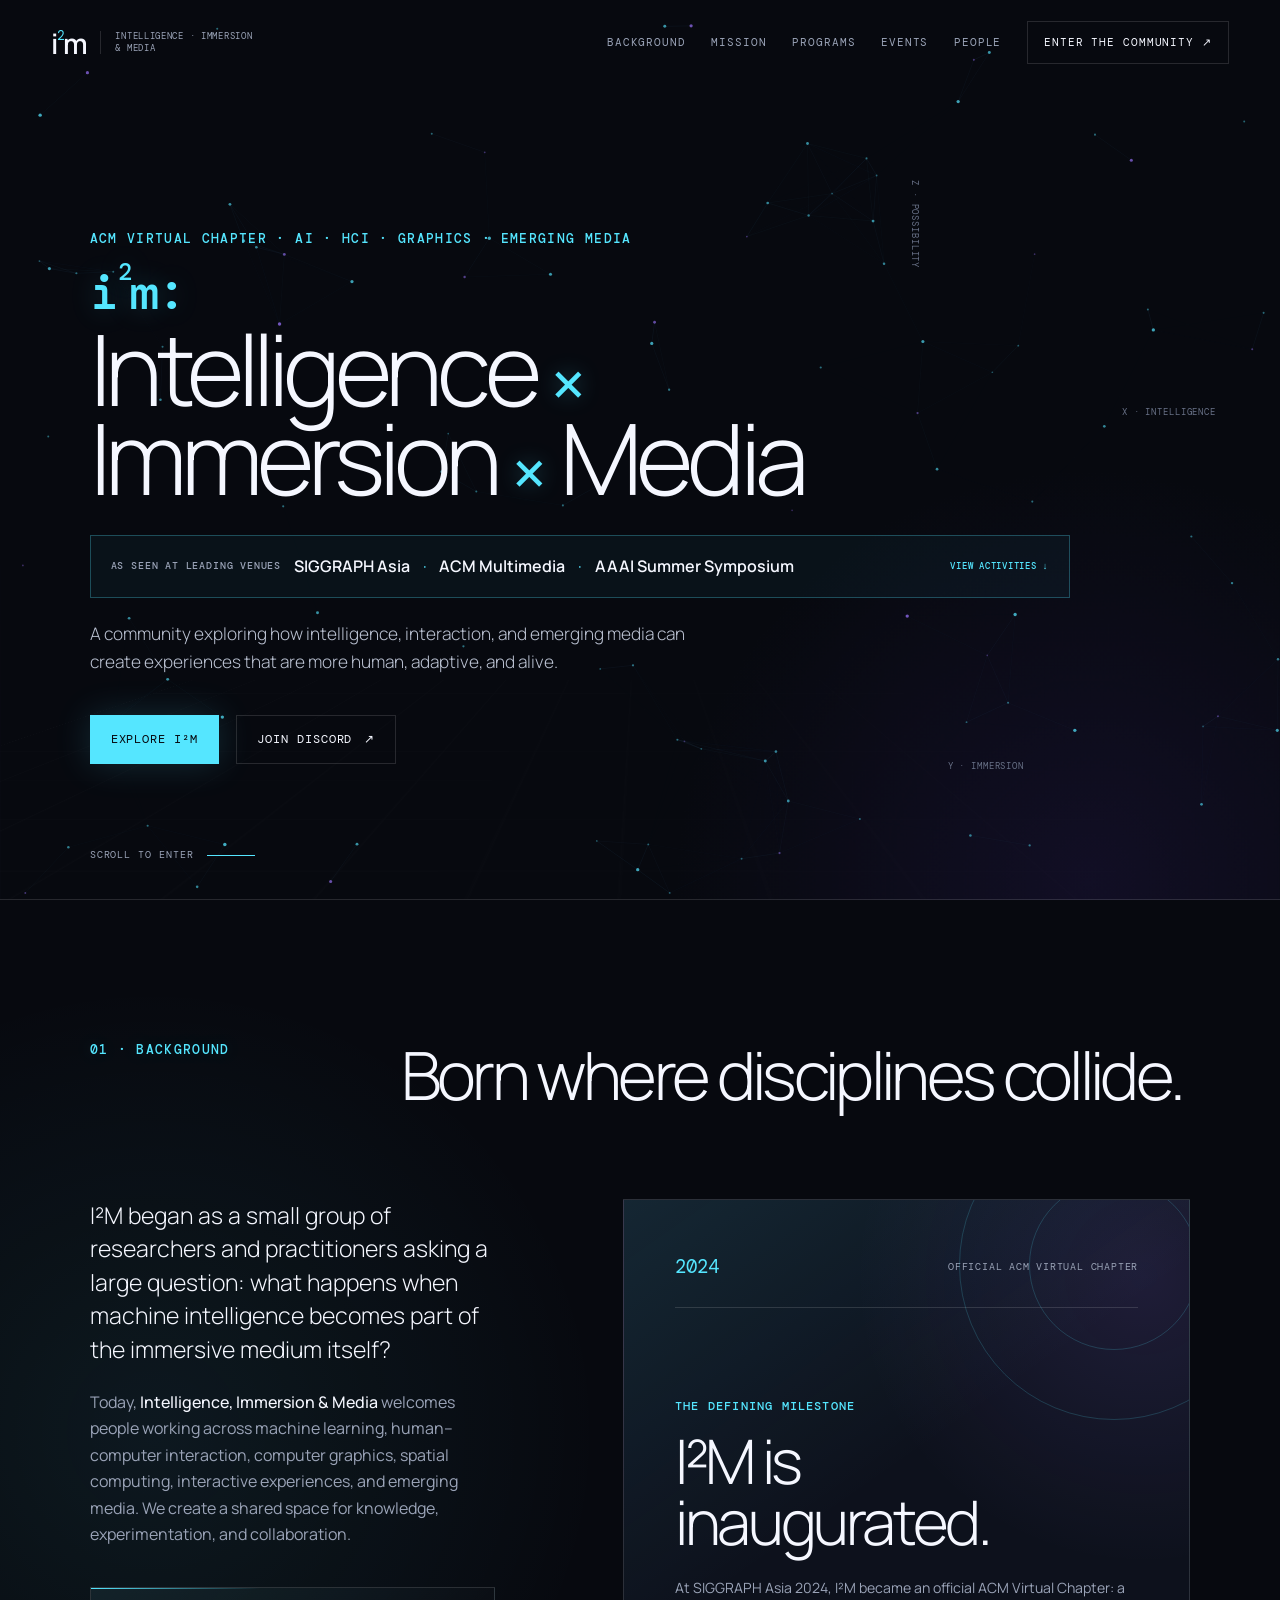
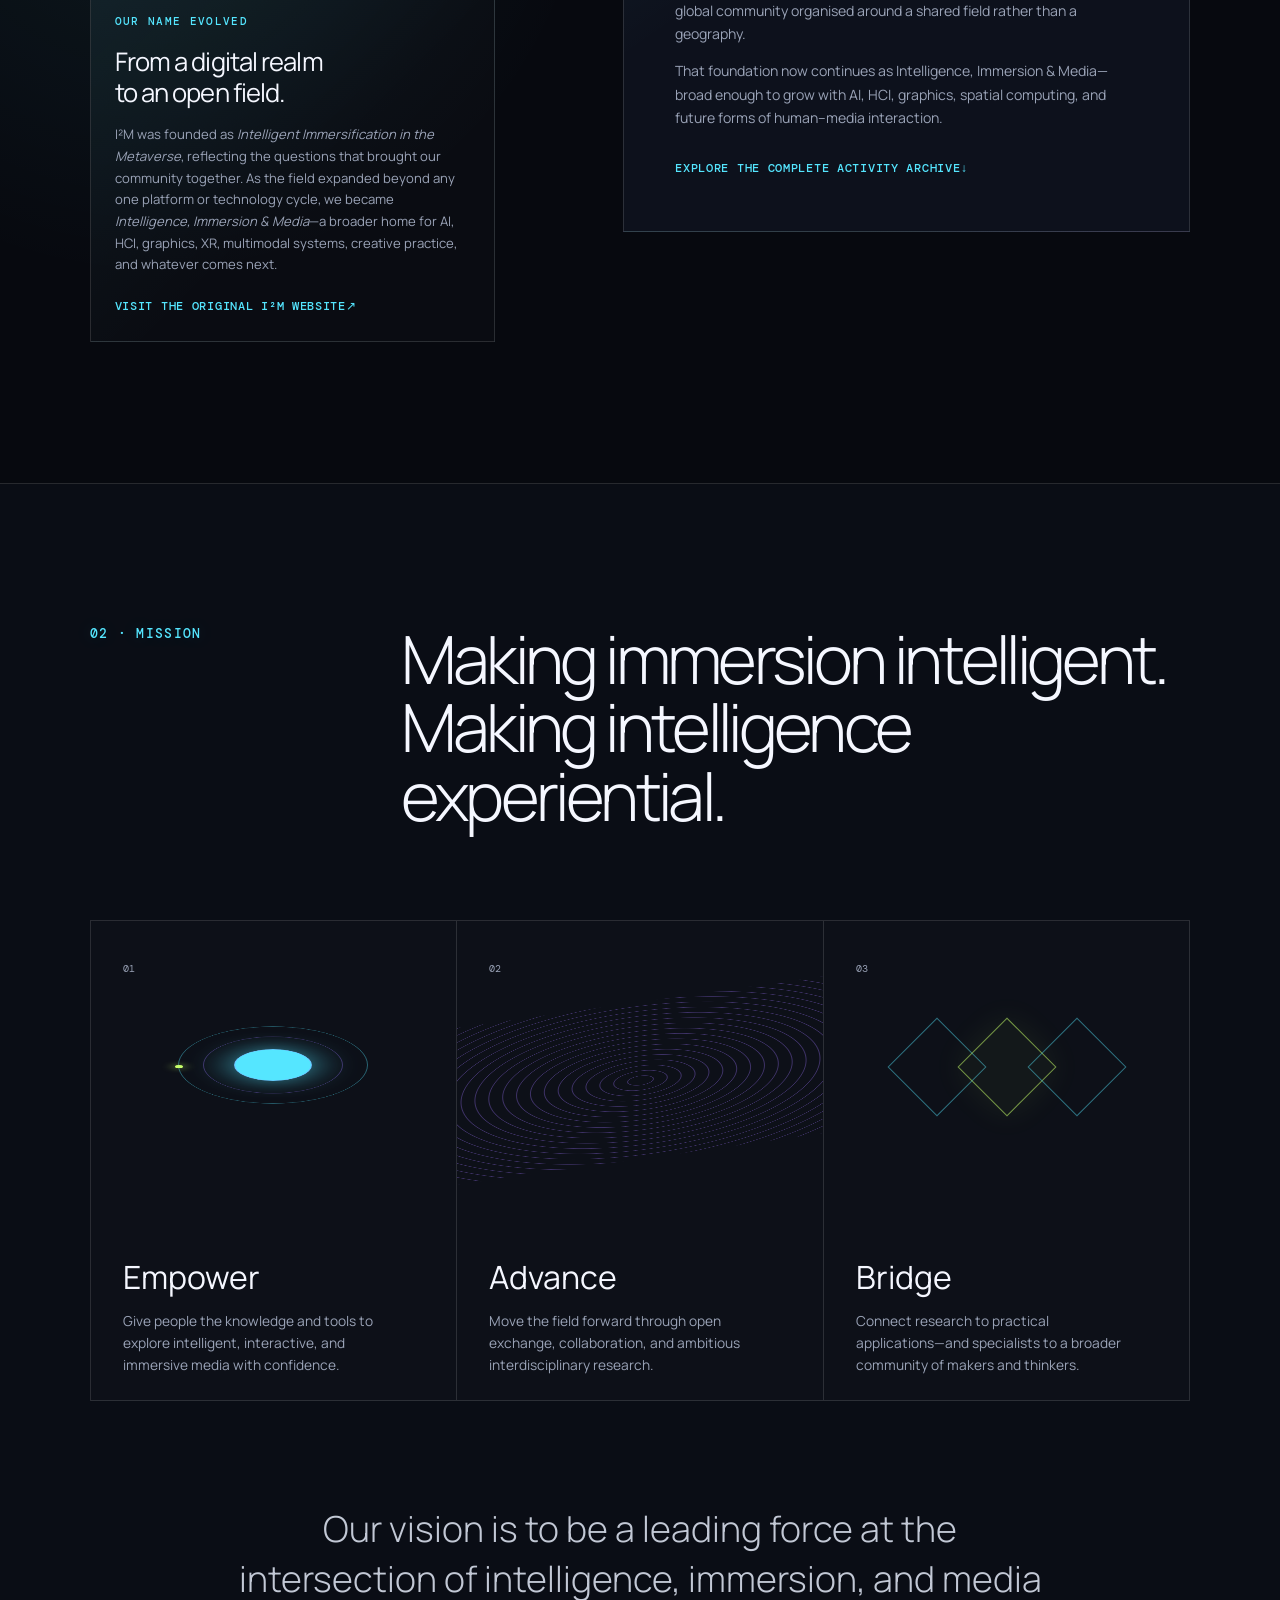
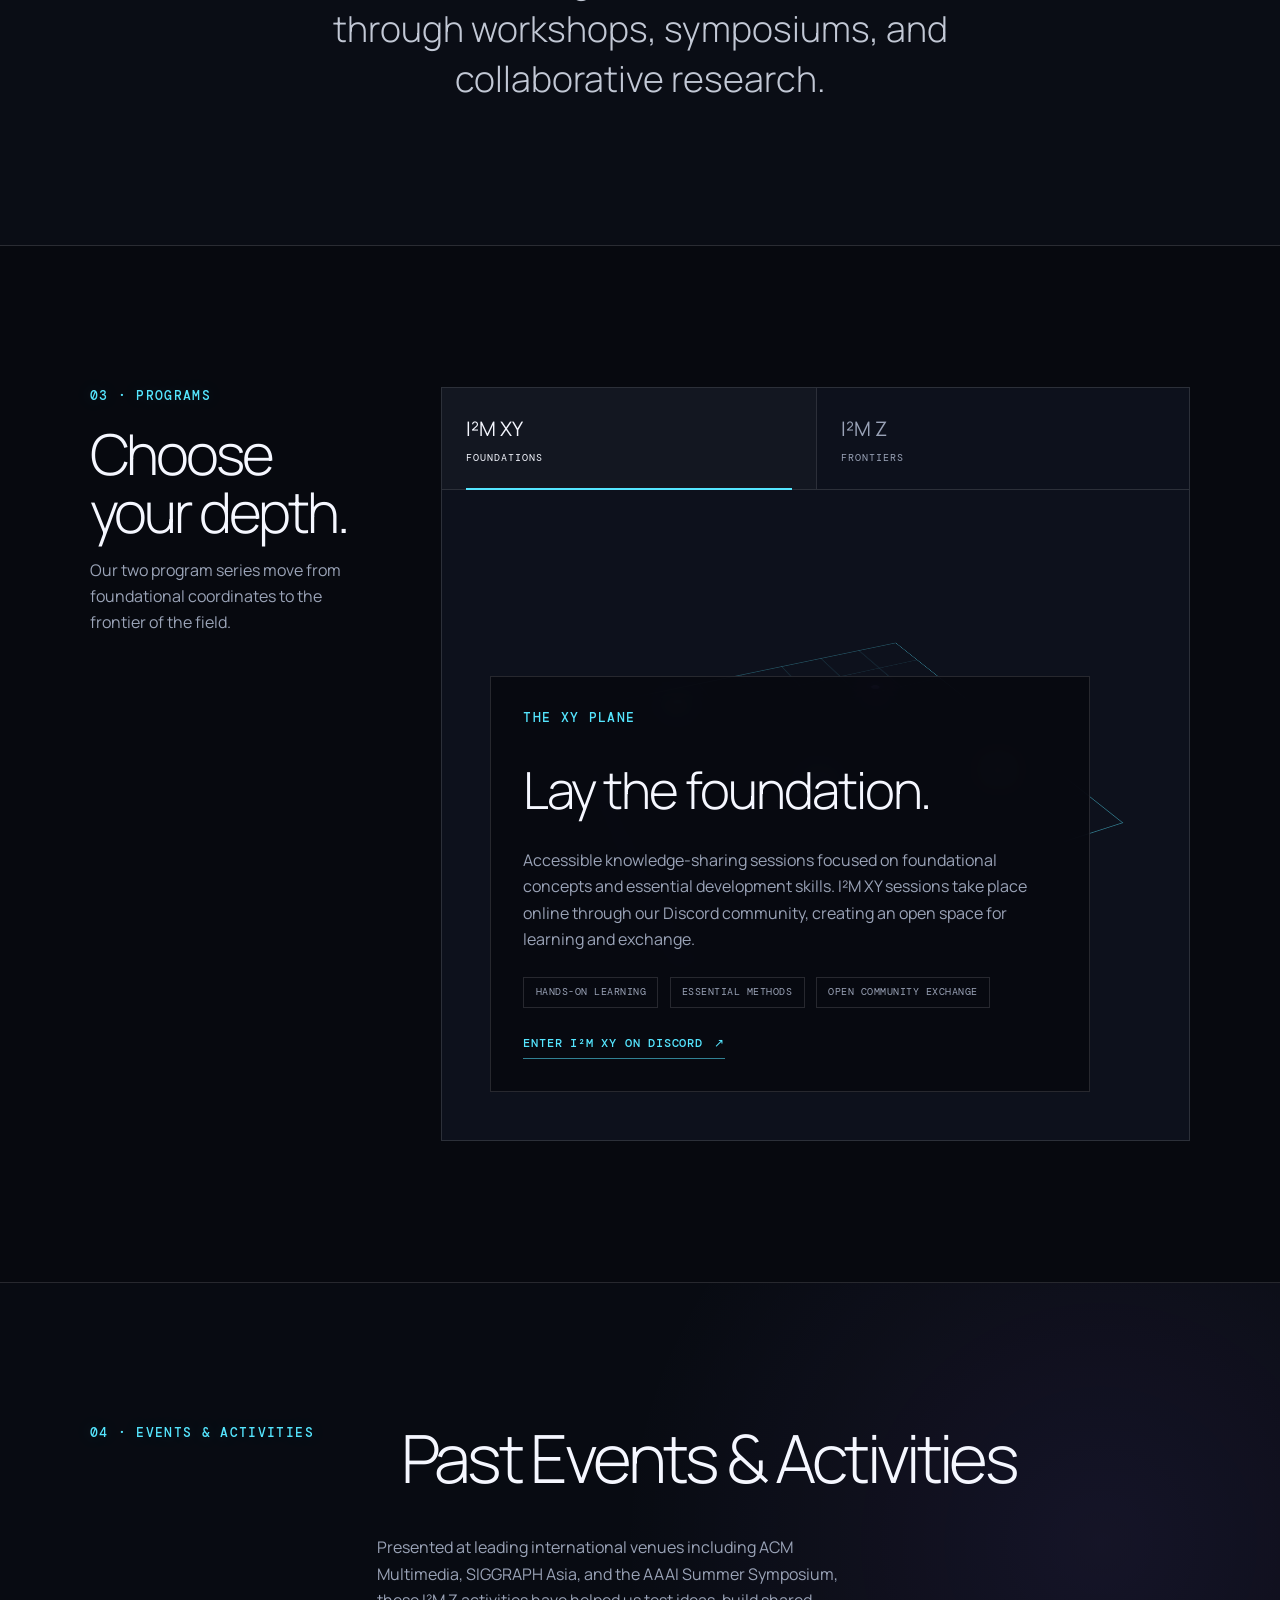
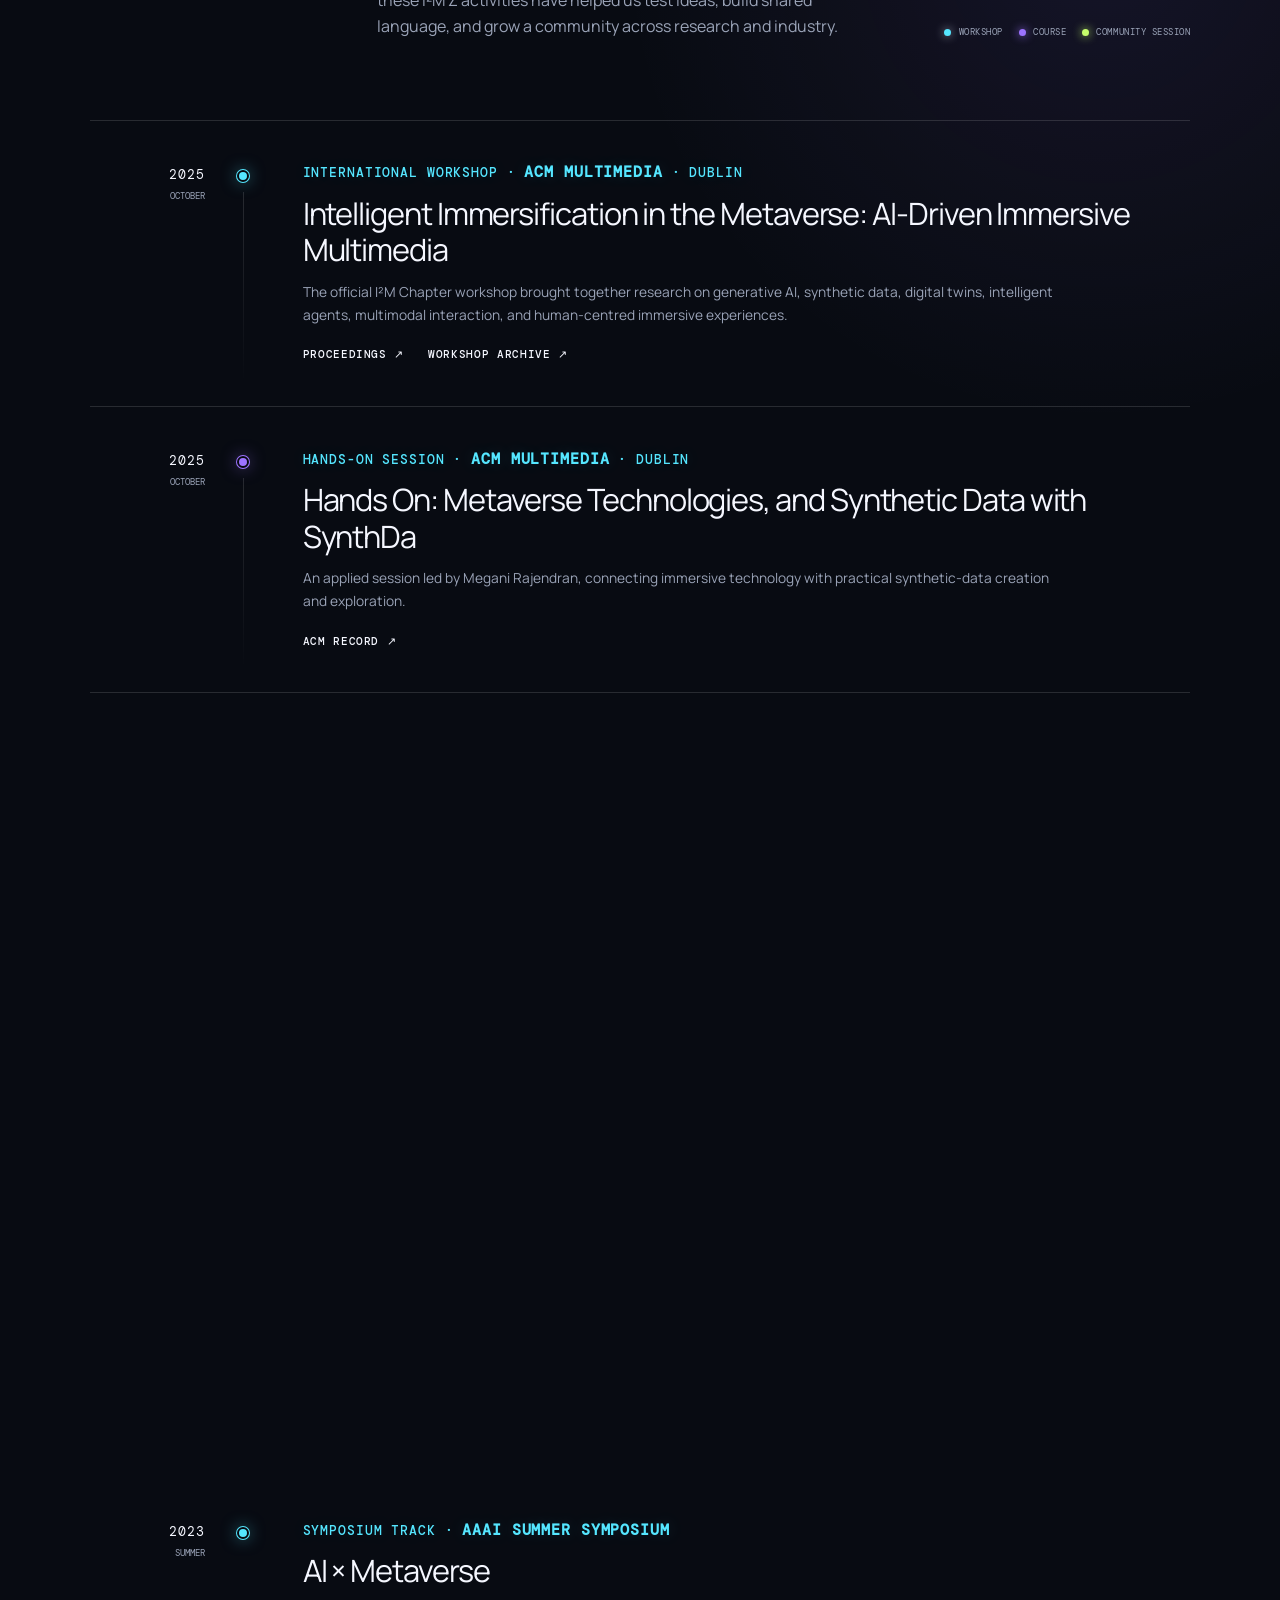
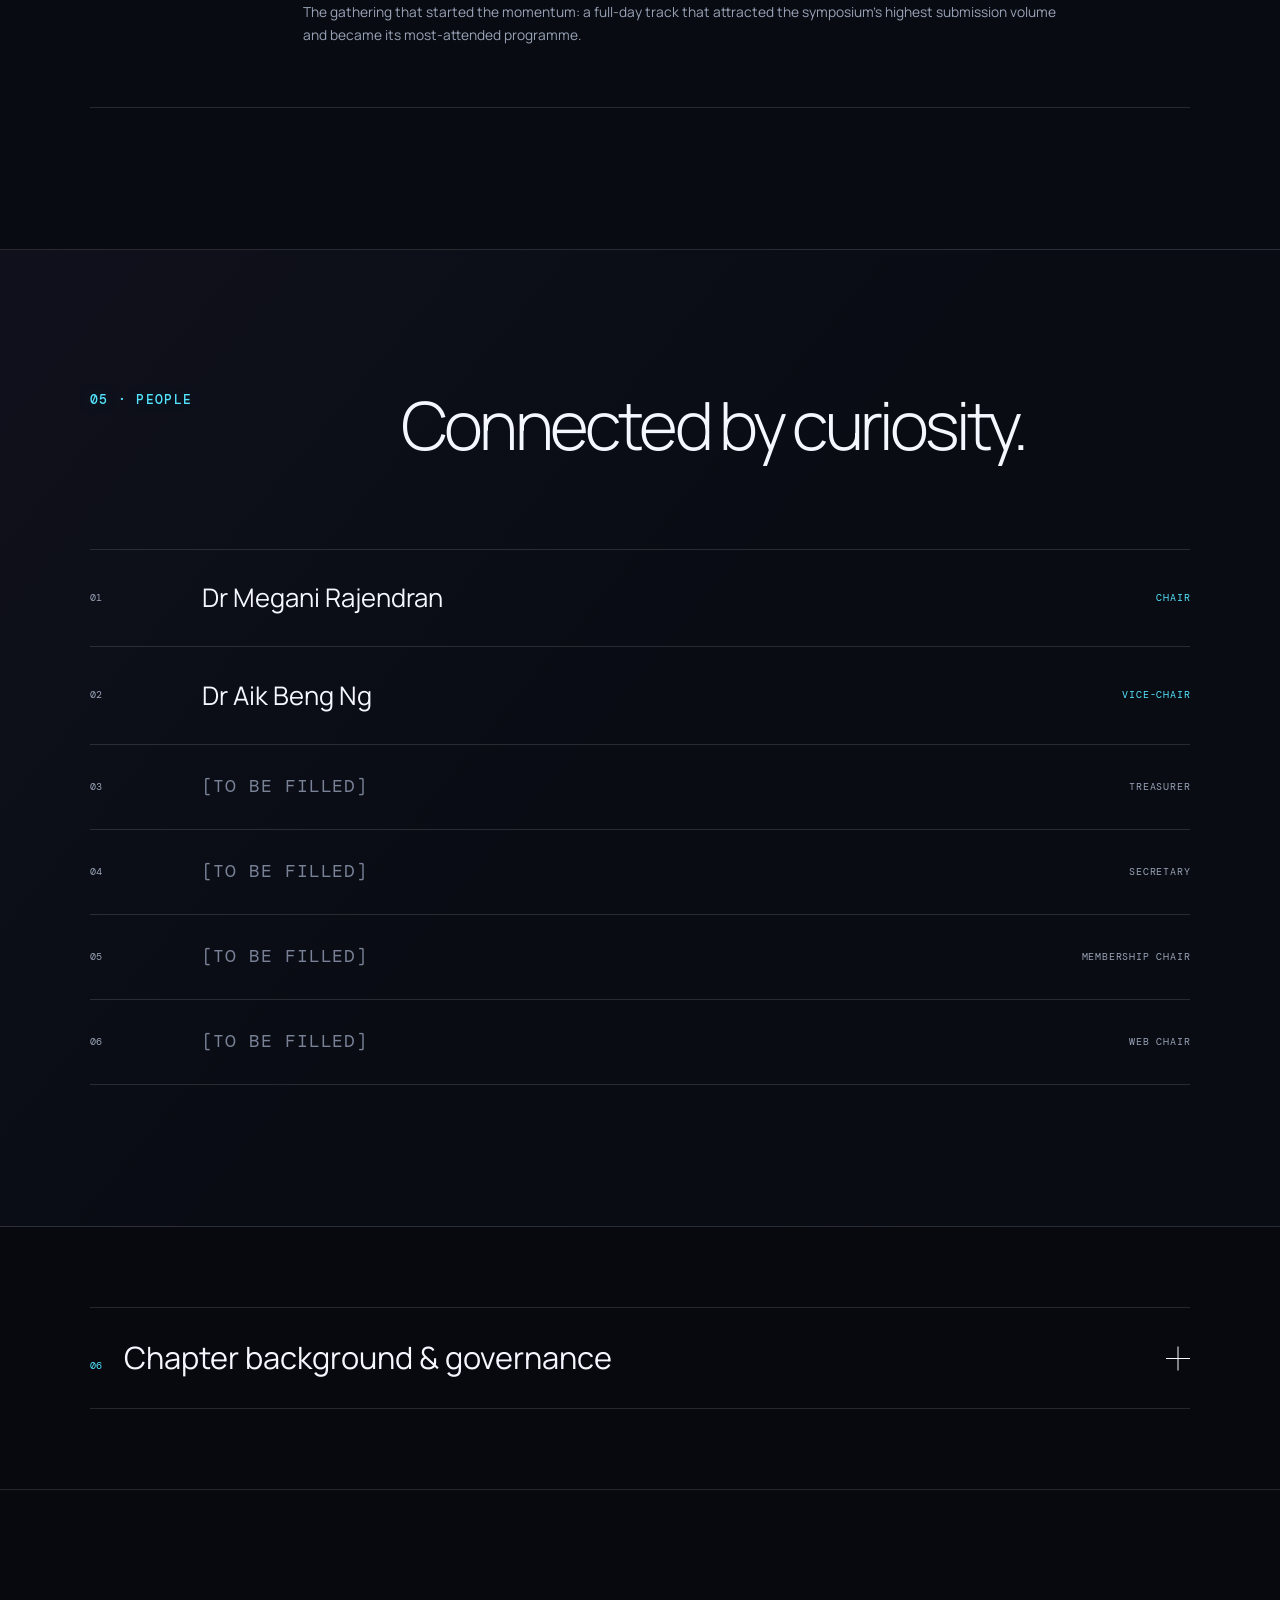
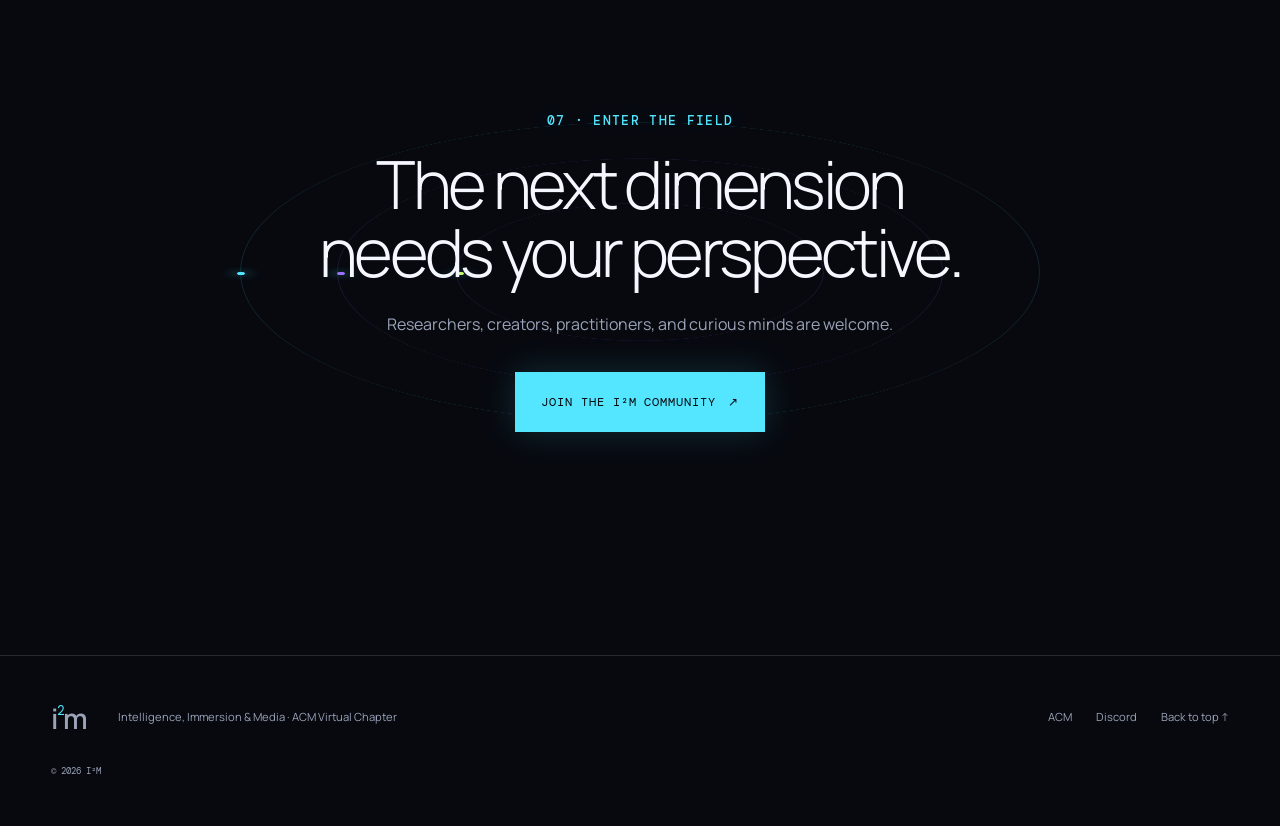
==== commit 8be5af06: "Add files via upload" ====
--- a/index.html
+++ b/index.html
@@ -53,11 +53,24 @@
         <div class="hero-grid" aria-hidden="true"></div>
 
         <div class="hero-content">
-          <p class="eyebrow reveal">ACM Virtual Chapter · Intelligence × Immersion × Media</p>
+          <p class="eyebrow reveal">ACM Virtual Chapter · AI · HCI · Graphics · Emerging Media</p>
           <h1 id="hero-title" class="reveal">
-            Intelligence,<br />
-            <span>in every dimension.</span>
+            <span class="hero-acronym">i<sup>2</sup>m:</span>
+            <span class="hero-expansion">
+              <span>Intelligence <i>×</i></span>
+              <span>Immersion <i>×</i></span>
+              <span>Media</span>
+            </span>
           </h1>
+          <a class="hero-proof reveal" href="#events">
+            <span>As seen at leading venues</span>
+            <strong>SIGGRAPH Asia</strong>
+            <i>·</i>
+            <strong>ACM Multimedia</strong>
+            <i>·</i>
+            <strong>AAAI Summer Symposium</strong>
+            <b>View activities ↓</b>
+          </a>
           <p class="hero-copy reveal">
             A community exploring how intelligence, interaction, and emerging
             media can create experiences that are more human, adaptive, and alive.
@@ -129,9 +142,9 @@
               <small>Official ACM Virtual Chapter</small>
             </div>
             <p class="milestone-label">The defining milestone</p>
-            <h3>I²M was started in 2024</h3>
+            <h3>I²M is inaugurated.</h3>
             <p>
-              By SIGGRAPH Asia 2024, I²M became an official ACM Virtual Chapter:
+              At SIGGRAPH Asia 2024, I²M became an official ACM Virtual Chapter:
               a global community organised around a shared field rather than a
               geography.
             </p>
@@ -430,32 +443,32 @@
         <div class="people-list">
           <article class="person reveal">
             <span class="person-index">01</span>
-            <div><h3>Tan Chek Tien</h3><p>Singapore Institute of Technology</p></div>
-            <span class="person-role">Chapter Chair</span>
+            <div><h3>Dr Megani Rajendran</h3></div>
+            <span class="person-role">Chair</span>
           </article>
           <article class="person reveal">
             <span class="person-index">02</span>
-            <div><h3>Ng Aik Beng</h3><p>NVIDIA</p></div>
+            <div><h3>Dr Aik Beng Ng</h3></div>
             <span class="person-role">Vice-Chair</span>
           </article>
-          <article class="person reveal">
+          <article class="person is-vacant reveal">
             <span class="person-index">03</span>
-            <div><h3>Indriyati Atmosukarto</h3><p>Singapore Institute of Technology</p></div>
+            <div><h3>[To be filled]</h3></div>
             <span class="person-role">Treasurer</span>
           </article>
-          <article class="person reveal">
+          <article class="person is-vacant reveal">
             <span class="person-index">04</span>
-            <div><h3>Megani Rajendran</h3><p>NVIDIA</p></div>
+            <div><h3>[To be filled]</h3></div>
             <span class="person-role">Secretary</span>
           </article>
-          <article class="person reveal">
+          <article class="person is-vacant reveal">
             <span class="person-index">05</span>
-            <div><h3>Yethoven Tukimin</h3><p>Meta</p></div>
+            <div><h3>[To be filled]</h3></div>
             <span class="person-role">Membership Chair</span>
           </article>
-          <article class="person reveal">
+          <article class="person is-vacant reveal">
             <span class="person-index">06</span>
-            <div><h3>Jeannie Lee</h3><p>Singapore Institute of Technology</p></div>
+            <div><h3>[To be filled]</h3></div>
             <span class="person-role">Web Chair</span>
           </article>
         </div>
--- a/styles.css
+++ b/styles.css
@@ -283,22 +283,108 @@
 }
 
 .hero h1 {
-  max-width: 12ch;
+  max-width: 15ch;
   margin: 0;
-  font-size: clamp(3.5rem, 8.6vw, 9rem);
+  font-size: clamp(3.25rem, 7.7vw, 8.2rem);
   font-weight: 300;
-  line-height: 0.91;
-  letter-spacing: -0.065em;
-}
-
-.hero h1 span {
-  color: transparent;
-  -webkit-text-stroke: 1px rgba(245, 247, 255, 0.78);
+  line-height: 0.9;
+  letter-spacing: -0.06em;
+}
+
+.hero-acronym {
+  display: block;
+  margin-bottom: 0.16em;
+  color: var(--cyan);
+  font-family: var(--font-mono);
+  font-size: 0.5em;
+  font-weight: 500;
+  line-height: 1;
+  letter-spacing: -0.06em;
+  text-transform: lowercase;
+  text-shadow: 0 0 28px rgba(85, 230, 255, 0.22);
+}
+
+.hero-acronym sup {
+  position: relative;
+  top: -0.48em;
+  margin: 0 0.08em;
+  font-size: 0.48em;
+}
+
+.hero-expansion {
+  display: flex;
+  flex-wrap: wrap;
+  gap: 0 0.18em;
+  color: var(--white);
+}
+
+.hero-expansion > span {
+  white-space: nowrap;
+}
+
+.hero-expansion i {
+  color: var(--cyan);
+  font-family: var(--font-mono);
+  font-size: 0.62em;
+  font-style: normal;
+  font-weight: 400;
+  text-shadow: 0 0 22px rgba(85, 230, 255, 0.28);
+}
+
+.hero-proof {
+  display: flex;
+  align-items: center;
+  flex-wrap: wrap;
+  gap: 0.55rem 0.8rem;
+  max-width: 980px;
+  margin-top: 2rem;
+  padding: 1.1rem 1.25rem;
+  border: 1px solid rgba(85, 230, 255, 0.28);
+  background: rgba(85, 230, 255, 0.045);
+  font-size: clamp(0.9rem, 1.25vw, 1.15rem);
+  transition:
+    border-color 0.25s,
+    background 0.25s;
+}
+
+.hero-proof:hover,
+.hero-proof:focus-visible {
+  border-color: rgba(85, 230, 255, 0.7);
+  background: rgba(85, 230, 255, 0.075);
+}
+
+.hero-proof > span {
+  color: var(--muted);
+  font-family: var(--font-mono);
+  font-size: 0.64em;
+  font-weight: 500;
+  letter-spacing: 0.08em;
+  text-transform: uppercase;
+}
+
+.hero-proof strong {
+  color: var(--white);
+  font-weight: 600;
+}
+
+.hero-proof i {
+  color: var(--cyan);
+  font-style: normal;
+}
+
+.hero-proof b {
+  margin-left: auto;
+  color: var(--cyan);
+  font-family: var(--font-mono);
+  font-size: 0.58em;
+  font-weight: 500;
+  letter-spacing: 0.08em;
+  text-transform: uppercase;
 }
 
 .hero-copy {
   max-width: 610px;
-  margin: 2.2rem 0 0;
+  margin: 1.35rem 0 0;
   color: #bac1d1;
   font-size: clamp(1rem, 1.35vw, 1.25rem);
   font-weight: 300;
@@ -1353,6 +1439,19 @@
   text-align: right;
 }
 
+.person.is-vacant h3 {
+  color: #798297;
+  font-family: var(--font-mono);
+  font-size: clamp(0.9rem, 1.4vw, 1.15rem);
+  font-weight: 400;
+  letter-spacing: 0.05em;
+  text-transform: uppercase;
+}
+
+.person.is-vacant .person-role {
+  color: var(--muted);
+}
+
 .charter-section {
   padding-top: 5rem;
   padding-bottom: 5rem;
@@ -1686,6 +1785,23 @@
     font-size: clamp(3.25rem, 16vw, 5.2rem);
   }
 
+  .hero-proof {
+    align-items: flex-start;
+    flex-direction: column;
+    gap: 0.4rem;
+    margin-top: 1.5rem;
+    padding: 1rem;
+  }
+
+  .hero-proof i {
+    display: none;
+  }
+
+  .hero-proof b {
+    margin-top: 0.45rem;
+    margin-left: 0;
+  }
+
   .hero-actions {
     align-items: stretch;
     flex-direction: column;
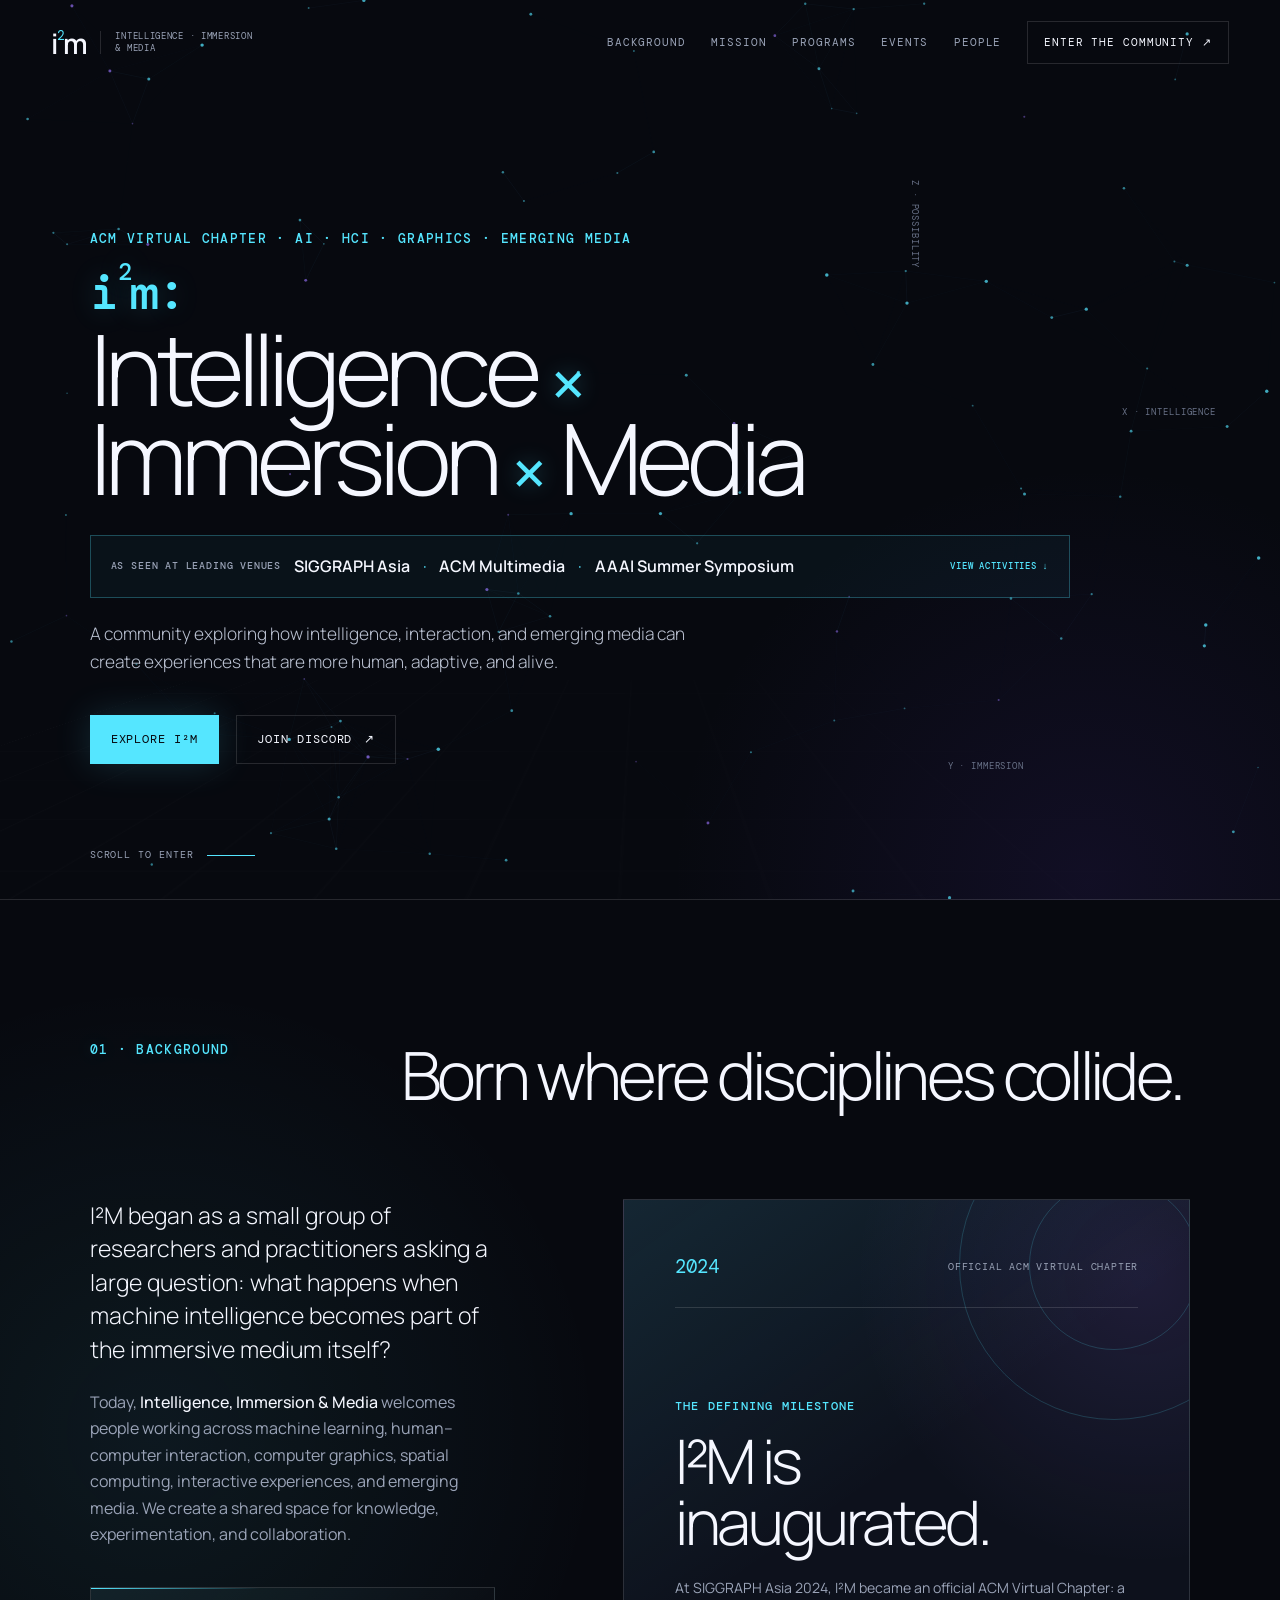
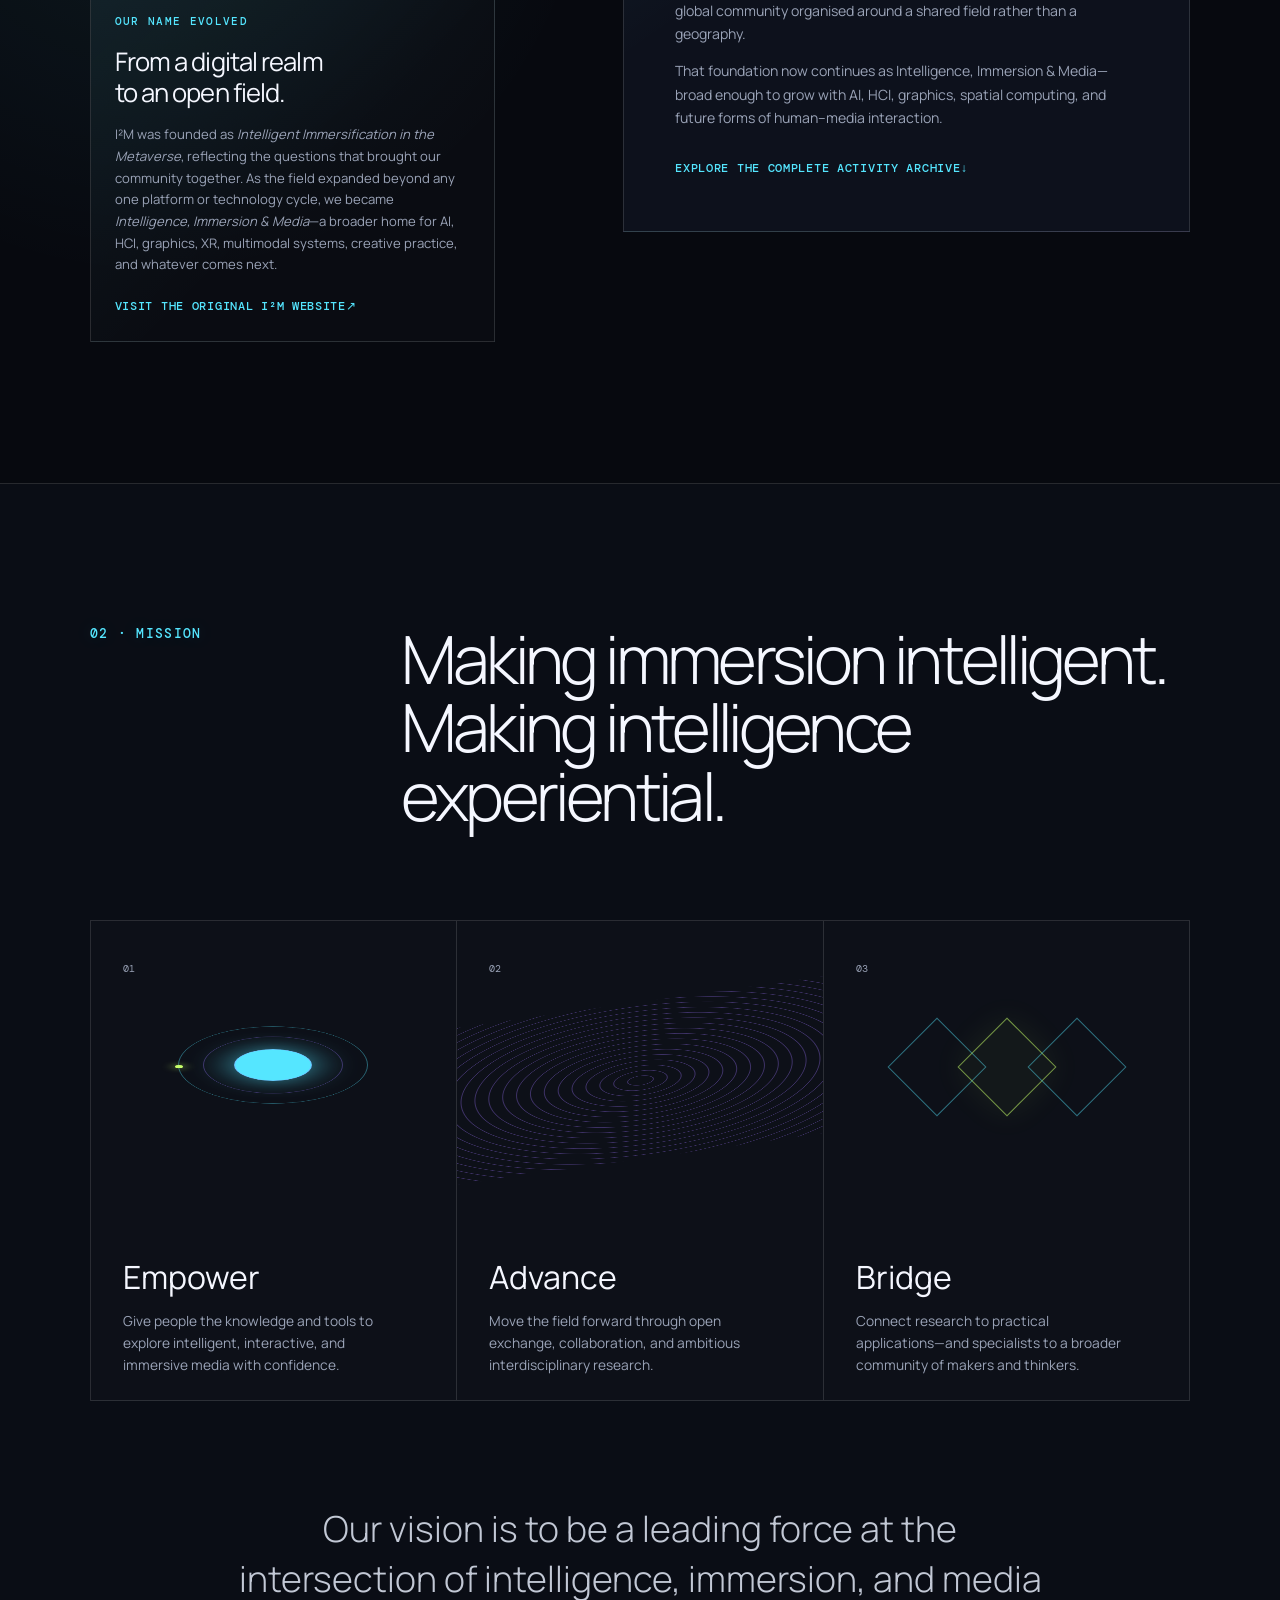
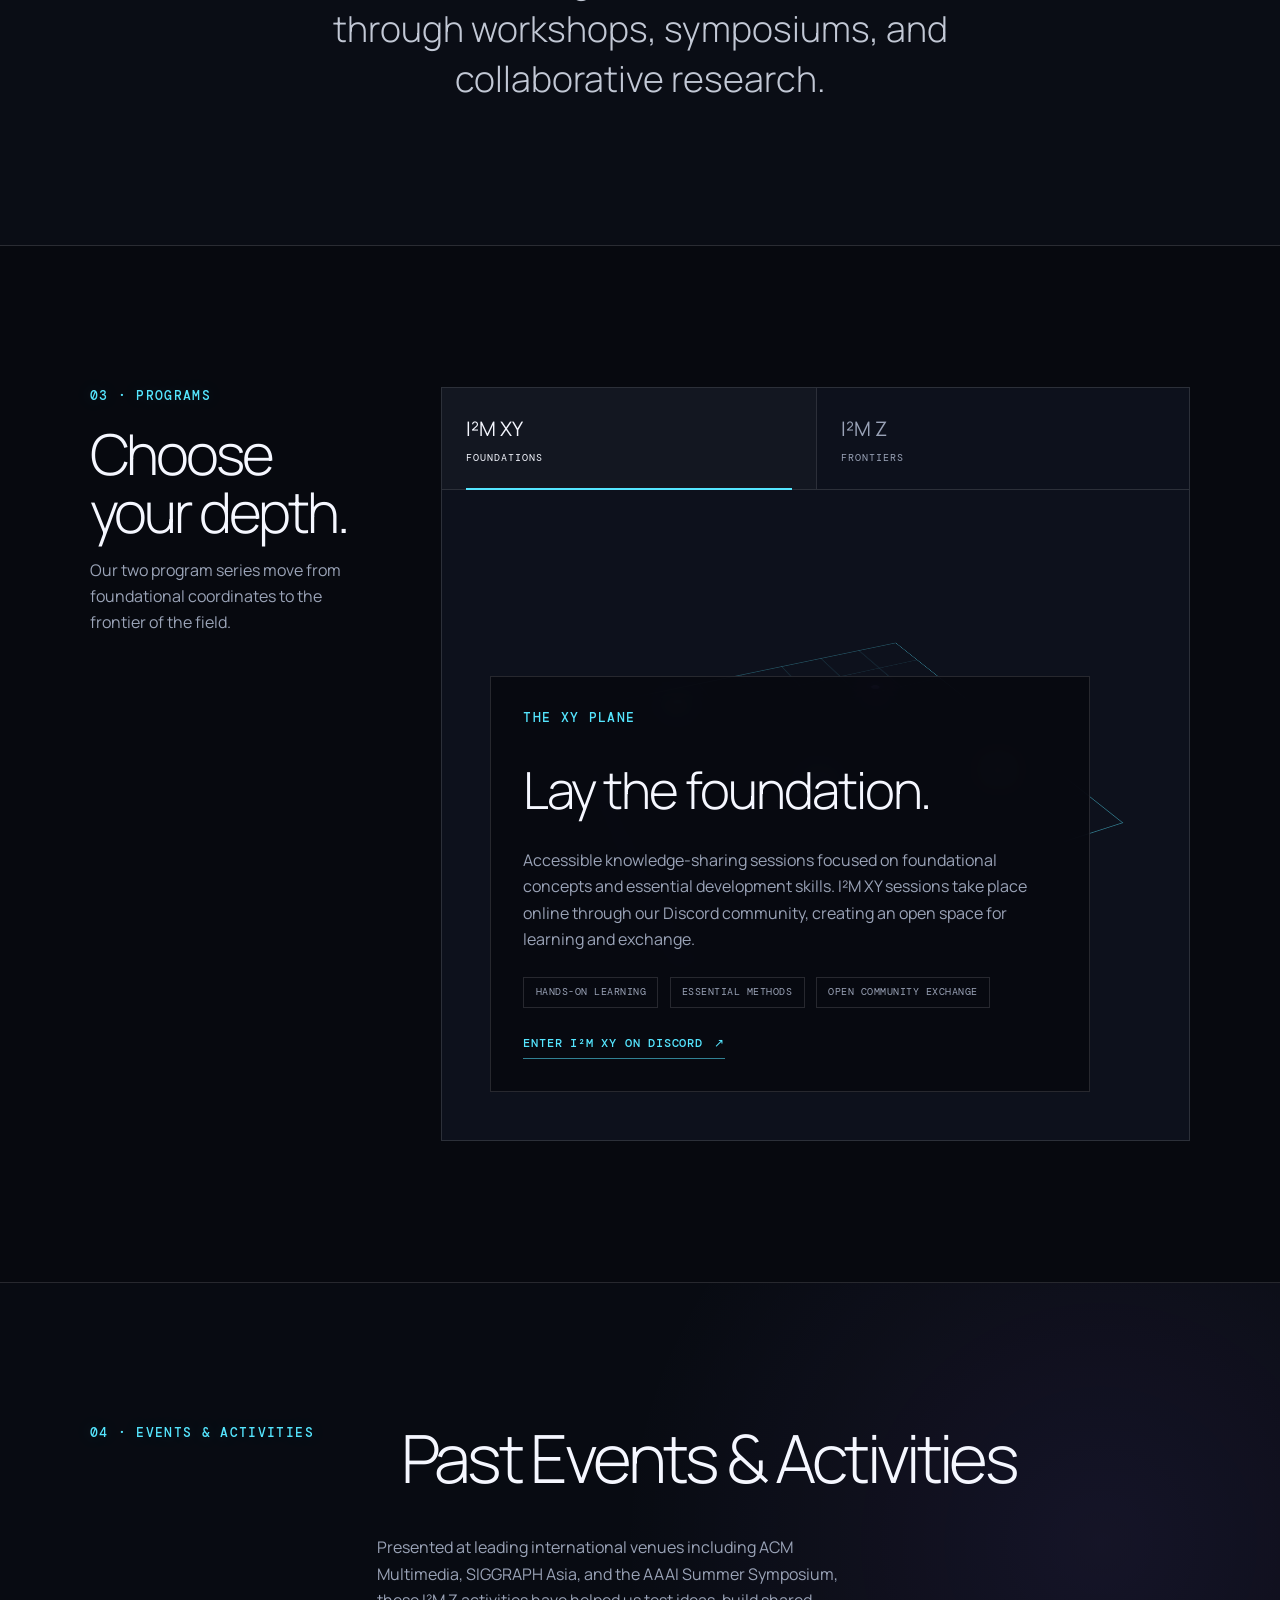
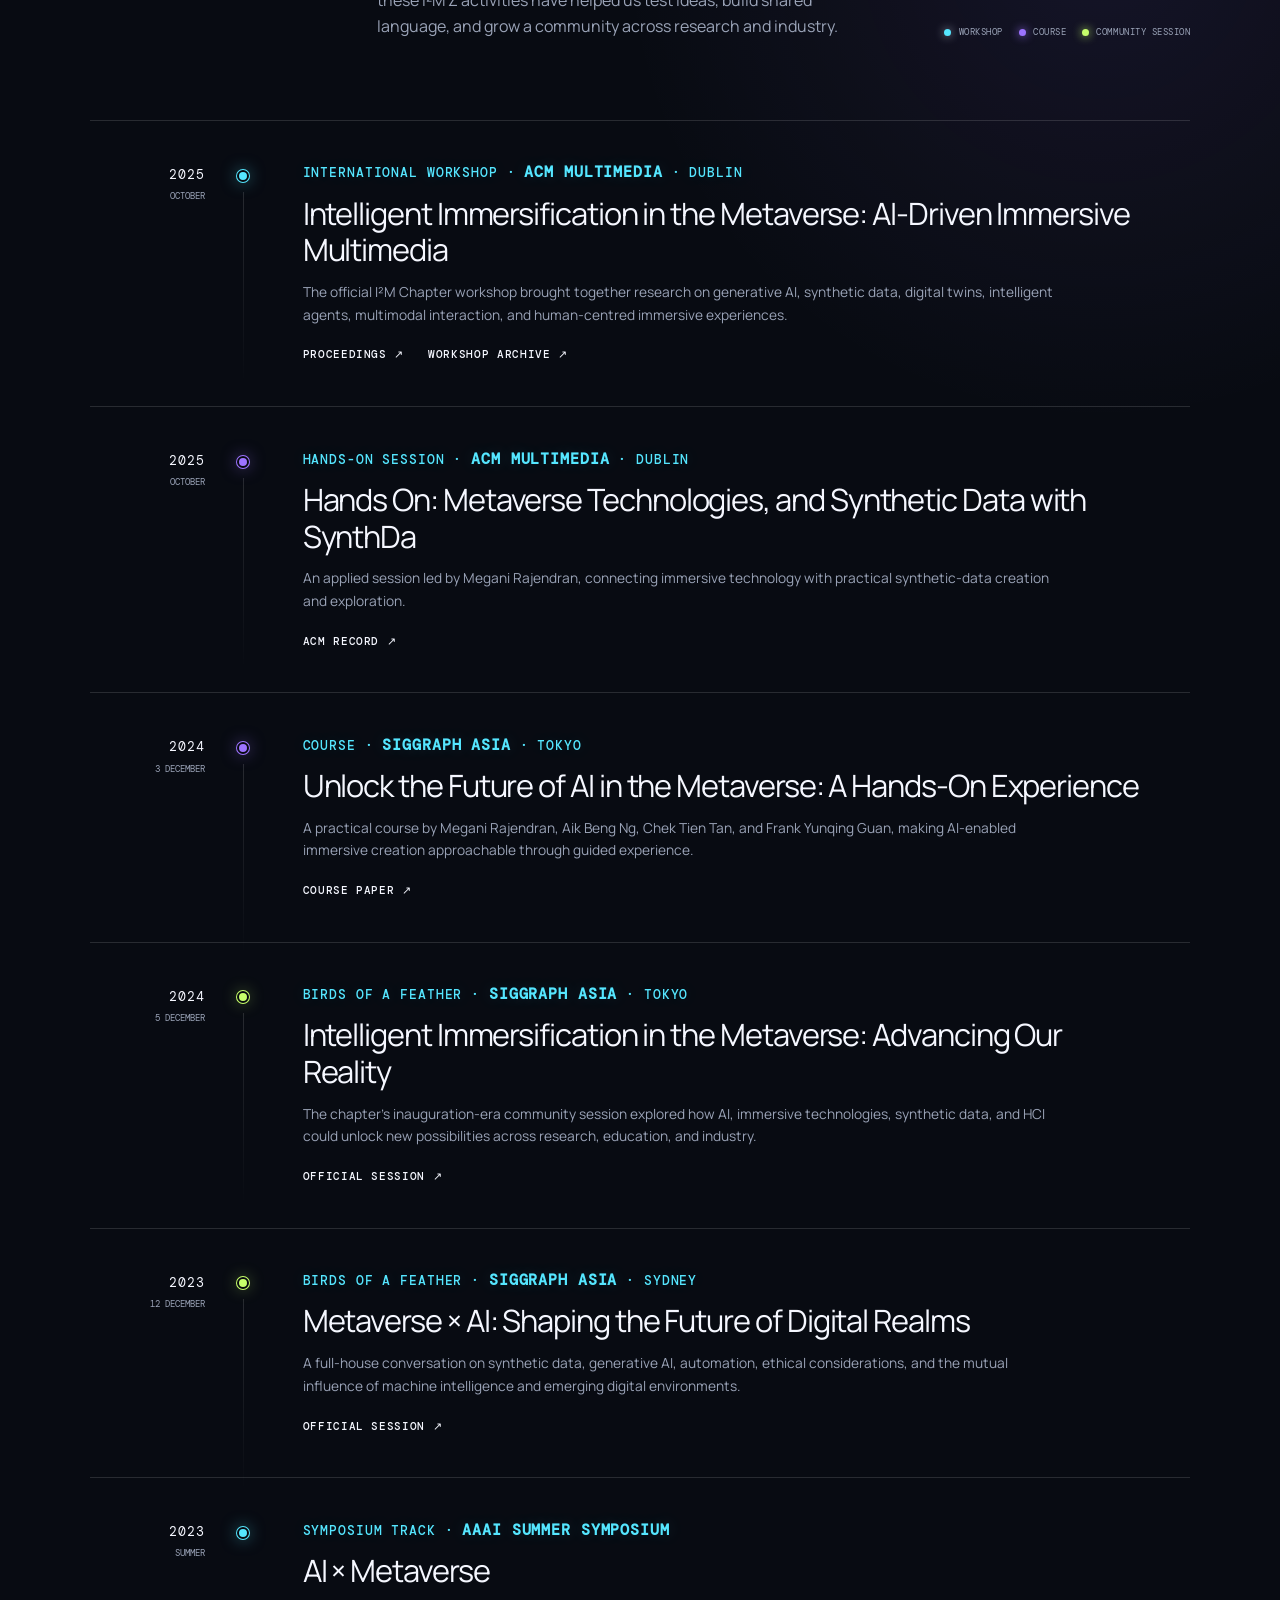
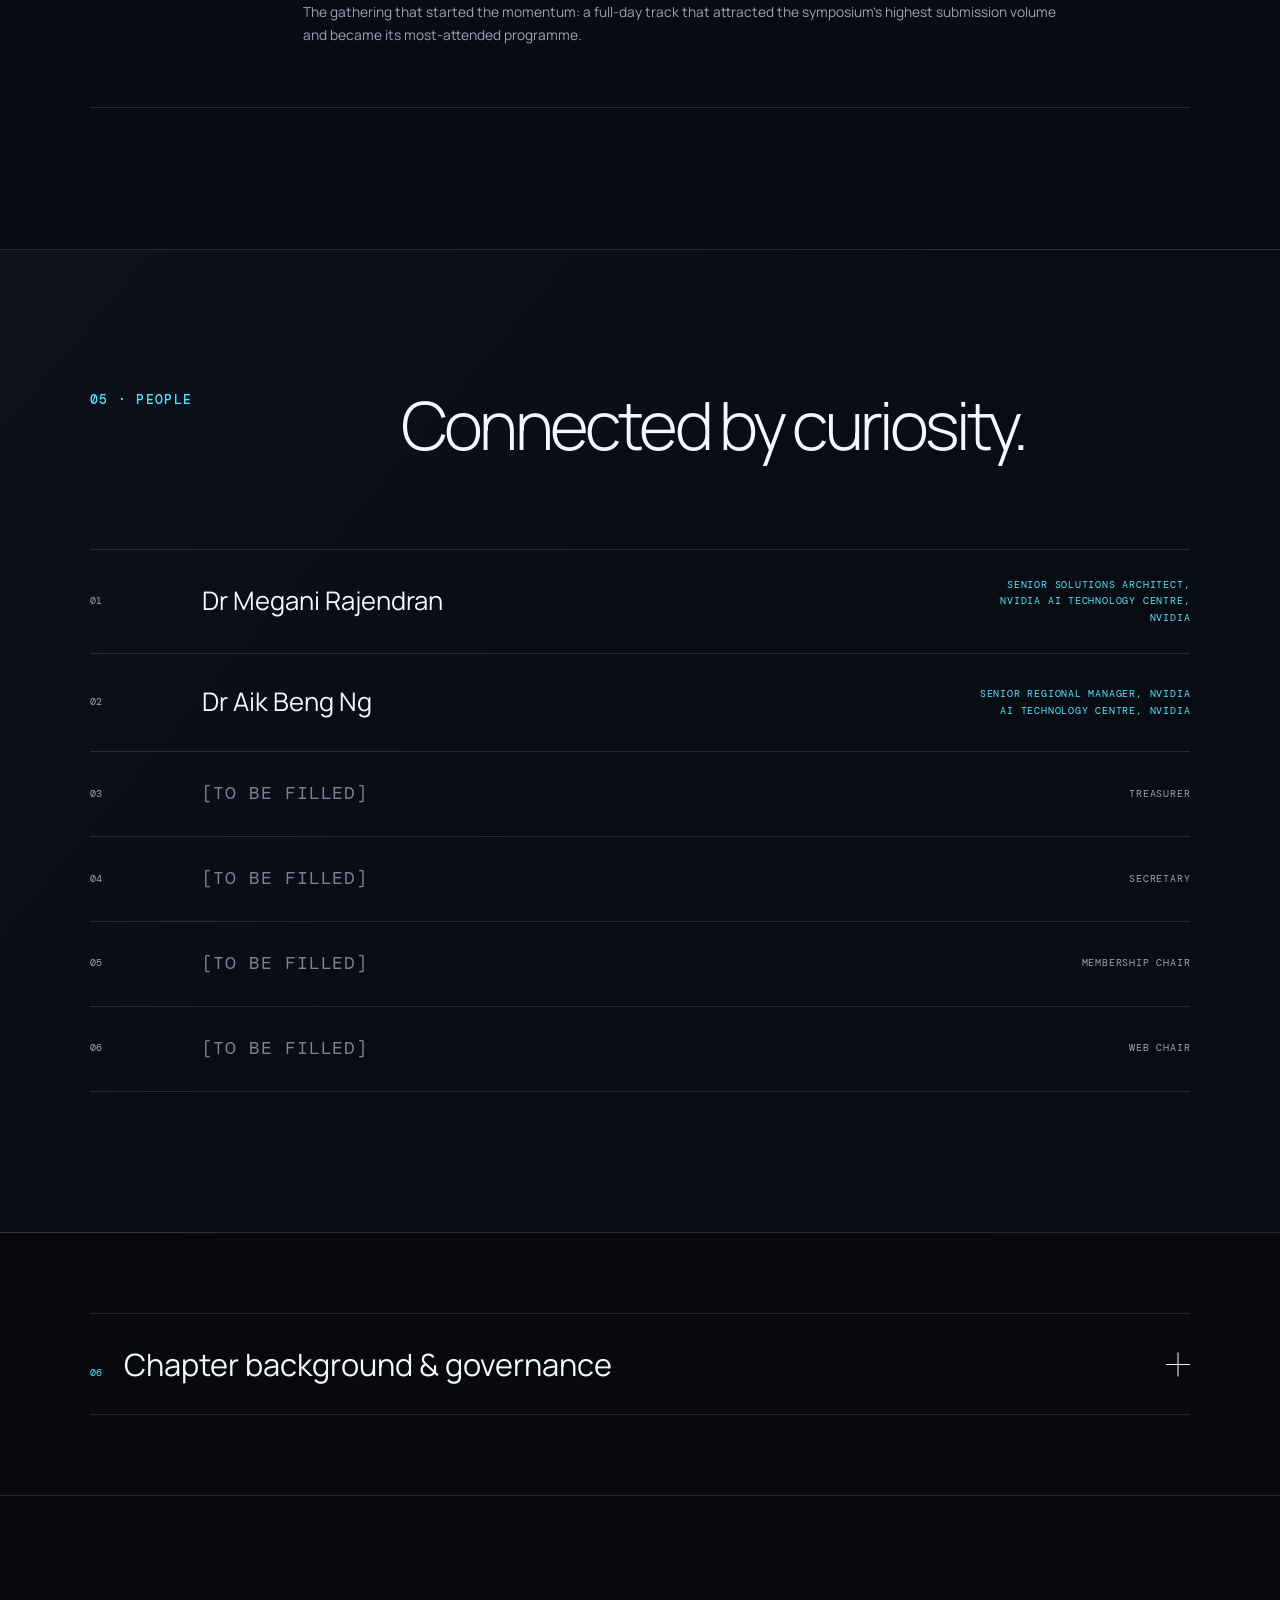
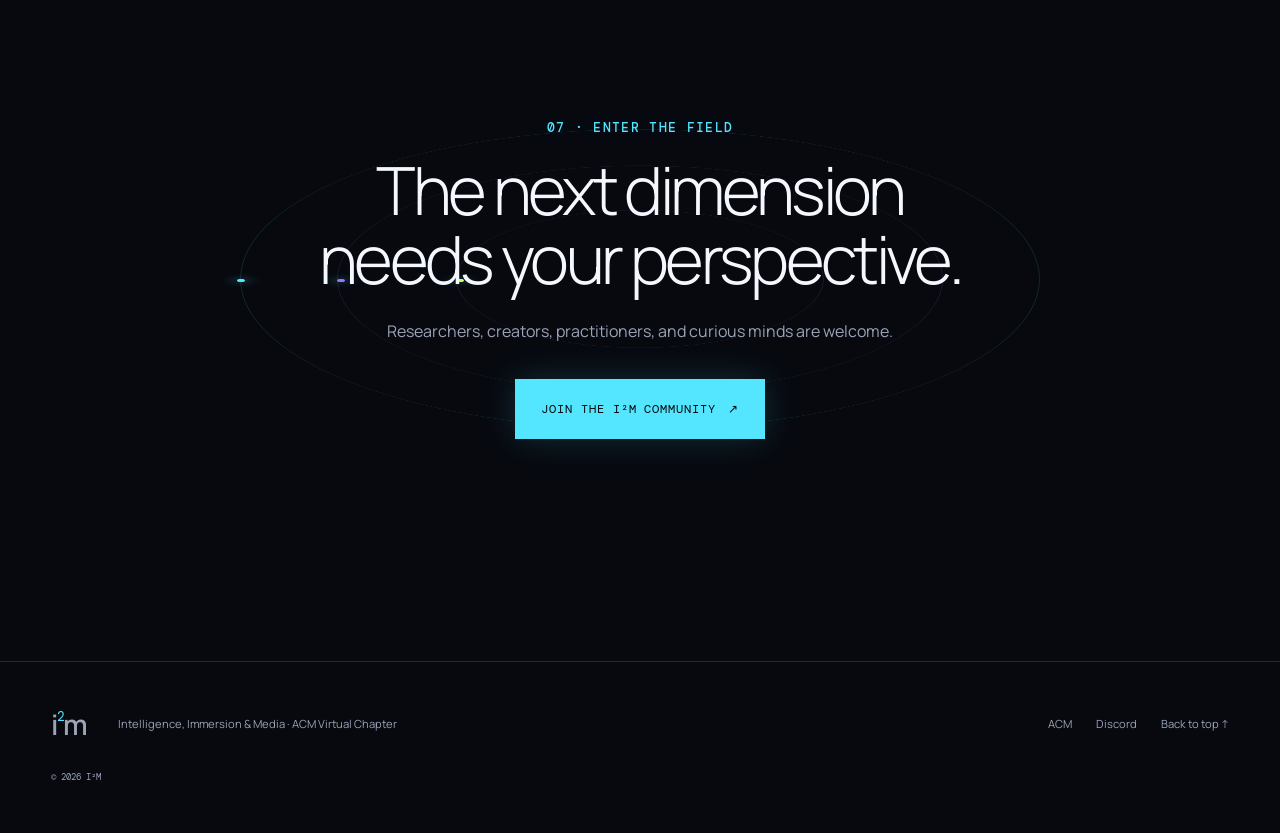
==== commit 6509767b: "Update index.html" ====
--- a/index.html
+++ b/index.html
@@ -444,12 +444,12 @@
           <article class="person reveal">
             <span class="person-index">01</span>
             <div><h3>Dr Megani Rajendran</h3></div>
-            <span class="person-role">Chair</span>
+            <span class="person-role">Senior Solutions Architect, NVIDIA AI Technology Centre, NVIDIA</span>
           </article>
           <article class="person reveal">
             <span class="person-index">02</span>
             <div><h3>Dr Aik Beng Ng</h3></div>
-            <span class="person-role">Vice-Chair</span>
+            <span class="person-role">Senior Regional Manager, NVIDIA AI Technology Centre, NVIDIA</span>
           </article>
           <article class="person is-vacant reveal">
             <span class="person-index">03</span>
--- a/styles.css
+++ b/styles.css
@@ -98,13 +98,21 @@
 .cursor-glow {
   position: fixed;
   z-index: 0;
-  width: 36rem;
-  height: 36rem;
-  margin: -18rem 0 0 -18rem;
+  width: 32rem;
+  height: 32rem;
+  margin: -16rem 0 0 -16rem;
   border-radius: 50%;
   opacity: 0;
   pointer-events: none;
-  background: radial-gradient(circle, rgba(85, 230, 255, 0.075), transparent 63%);
+  background: radial-gradient(
+    circle,
+    rgba(118, 242, 255, 0.25) 0,
+    rgba(85, 230, 255, 0.13) 24%,
+    rgba(85, 230, 255, 0.055) 52%,
+    transparent 73%
+  );
+  filter: blur(3px);
+  mix-blend-mode: screen;
   transition: opacity 0.6s;
 }
 
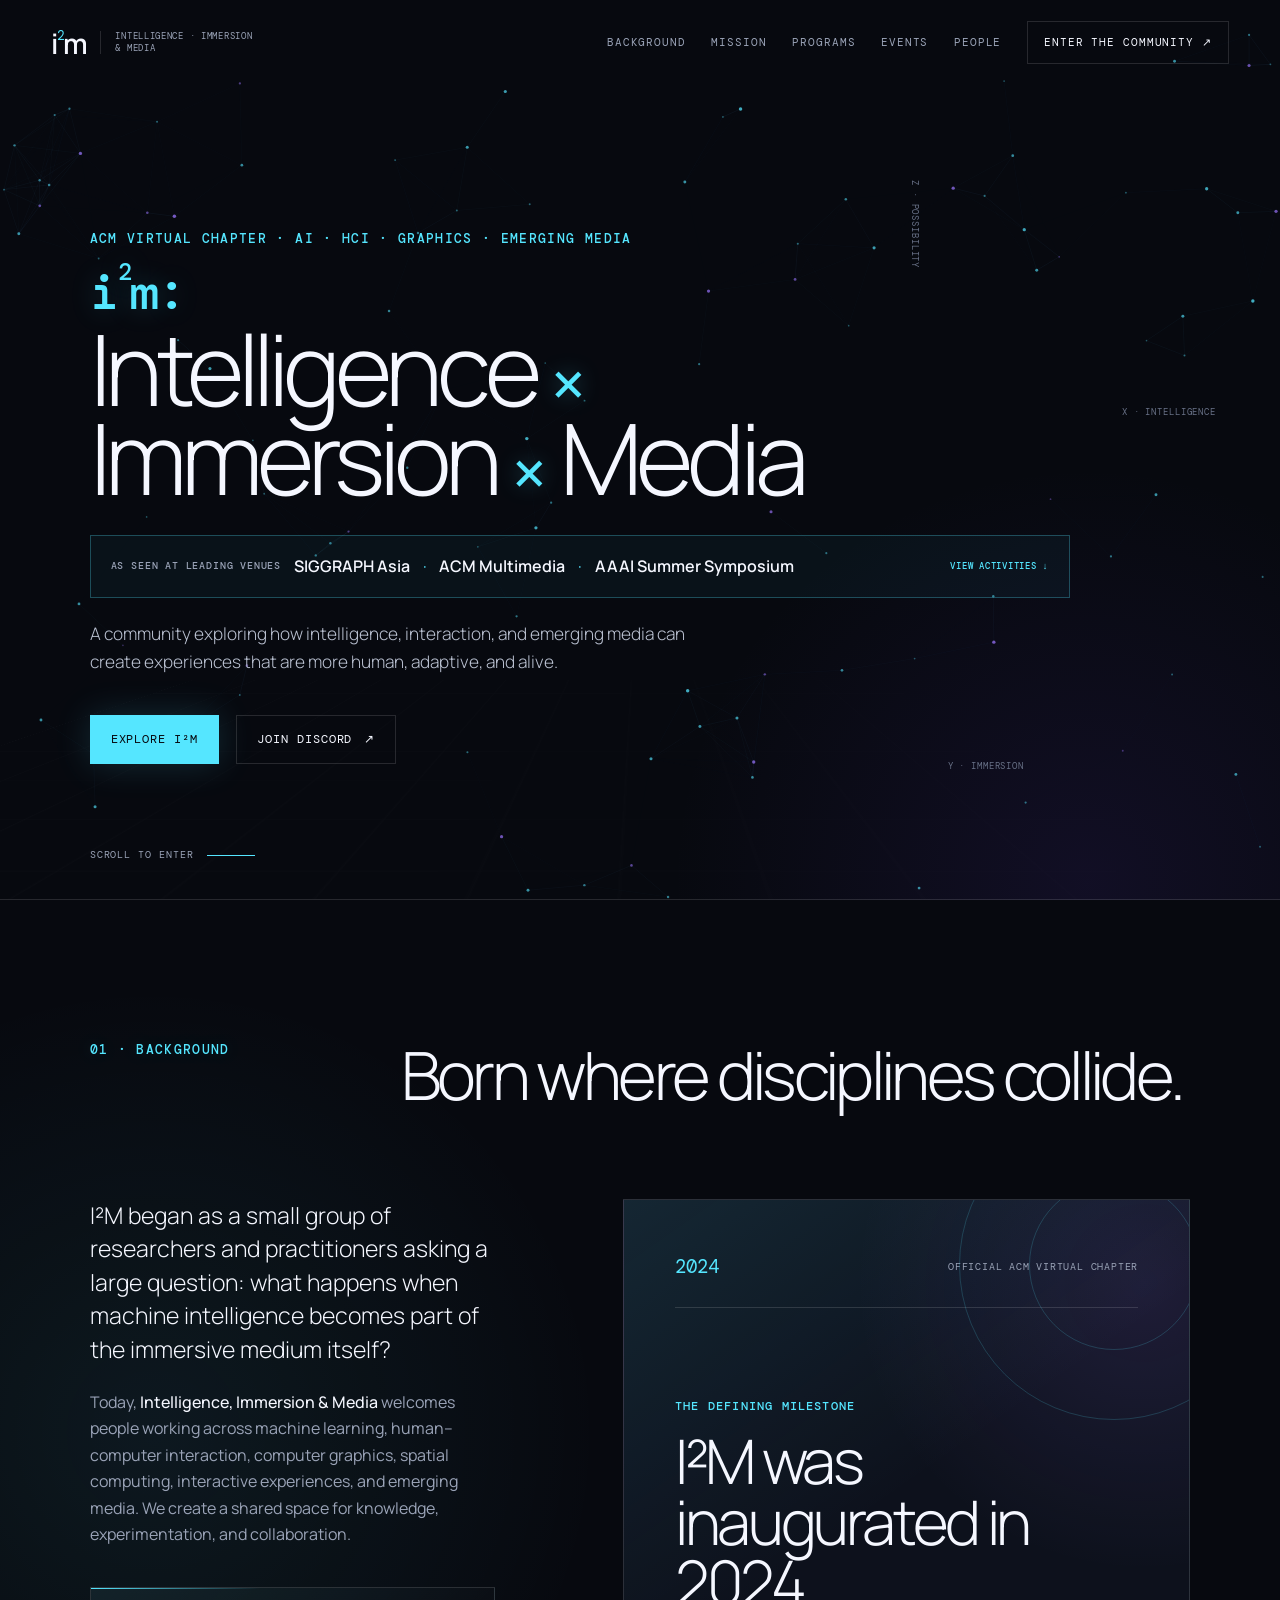
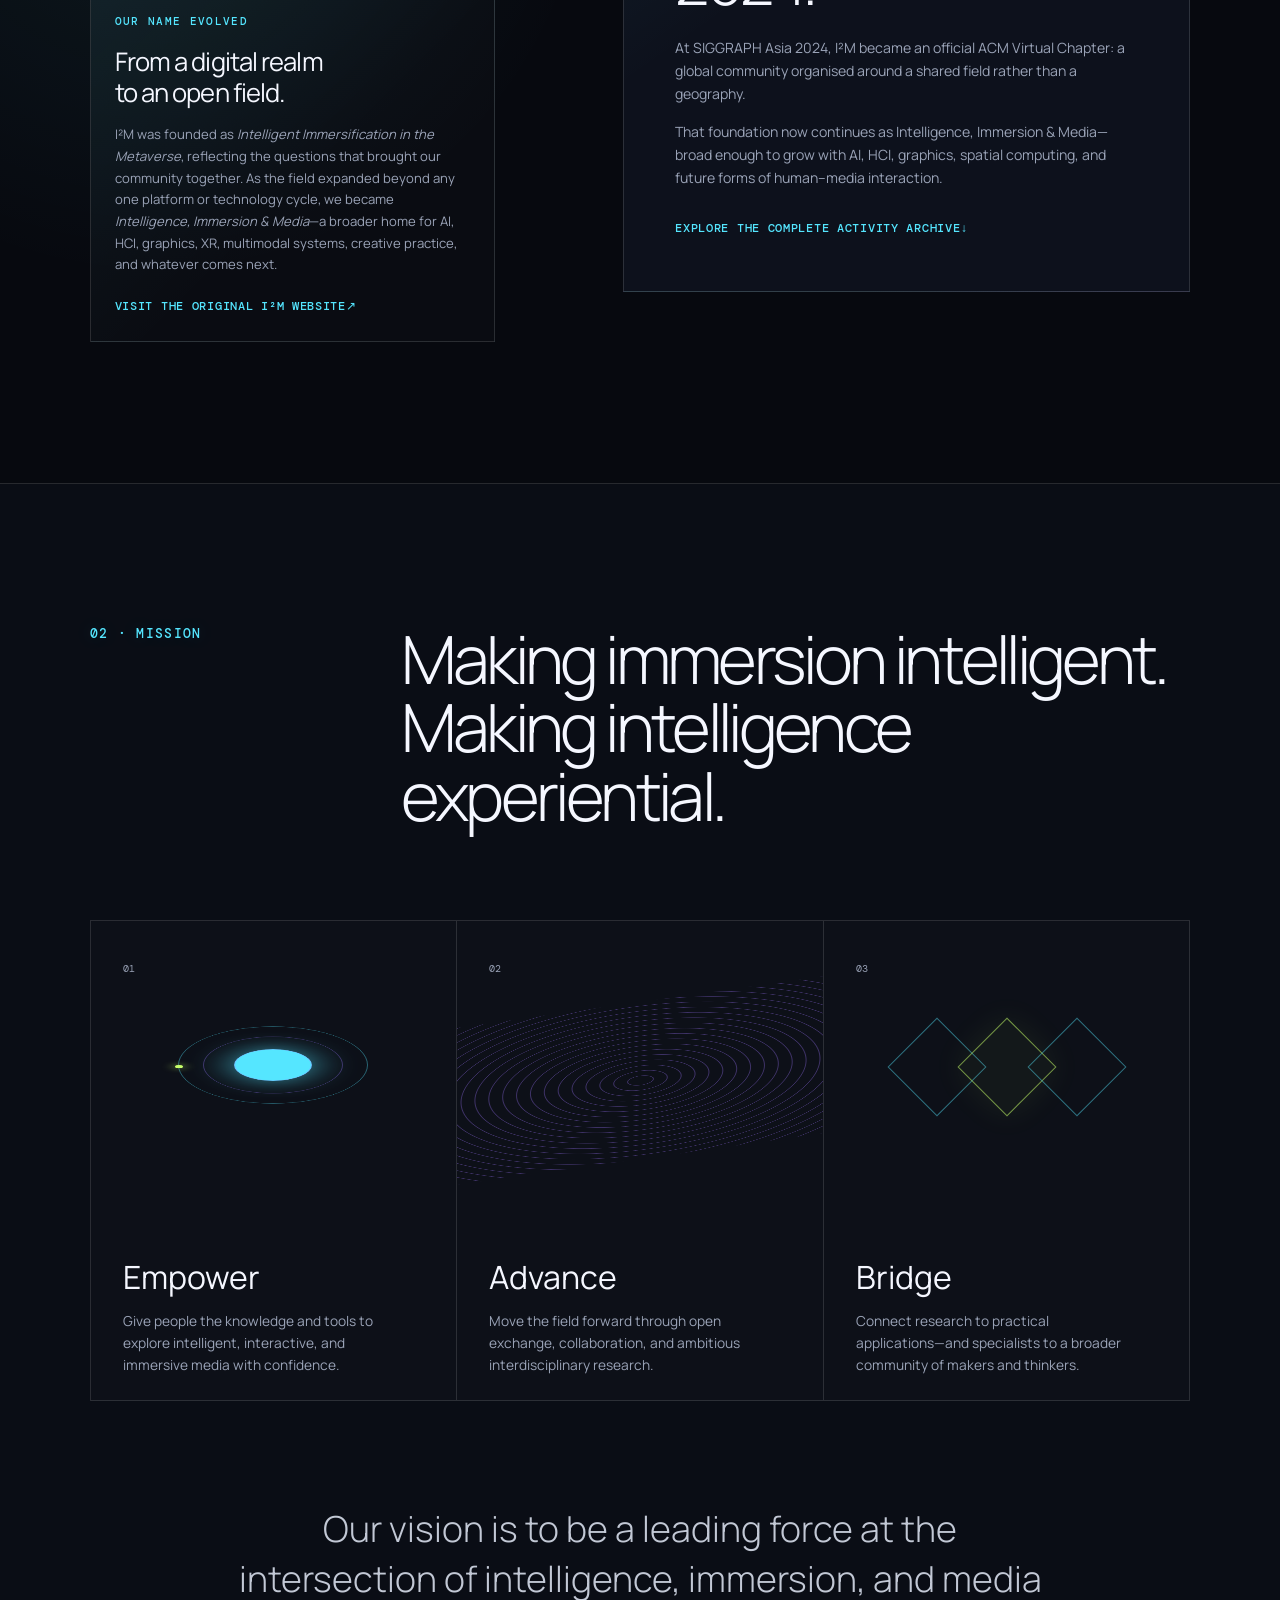
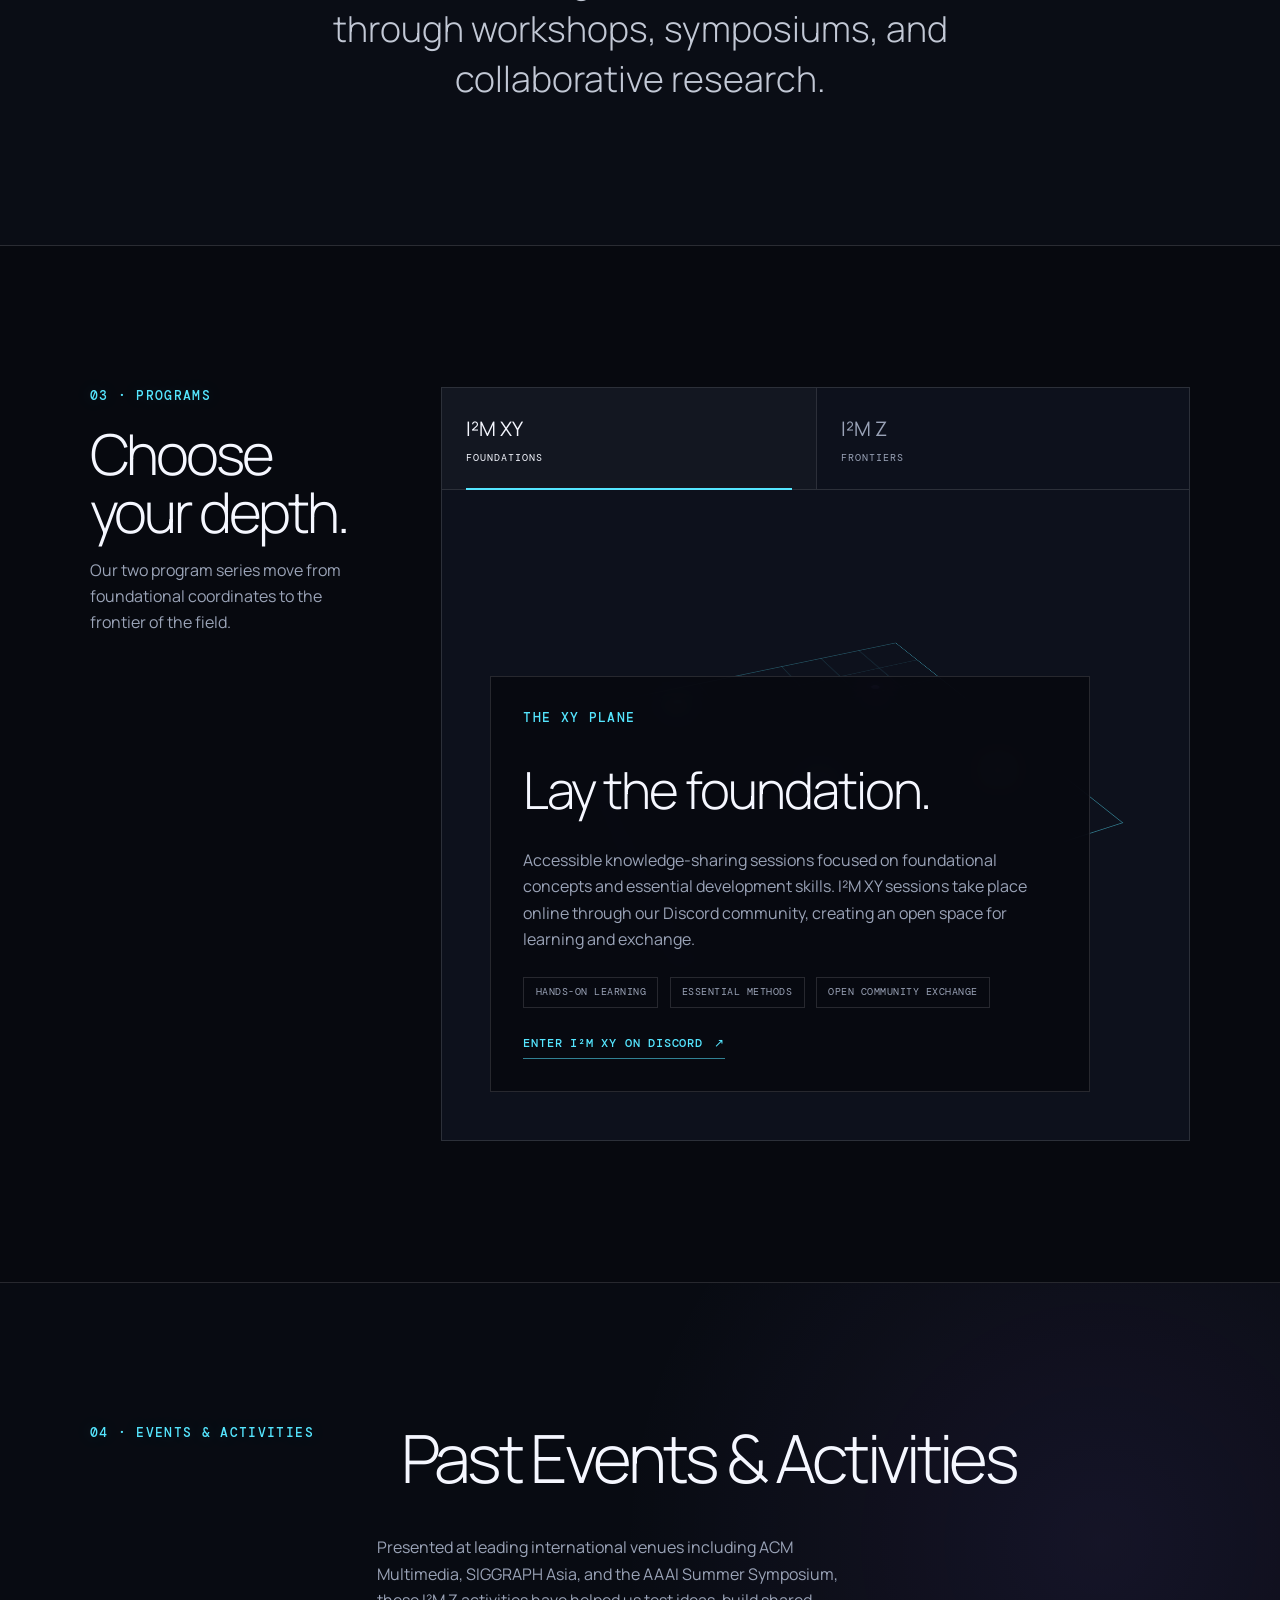
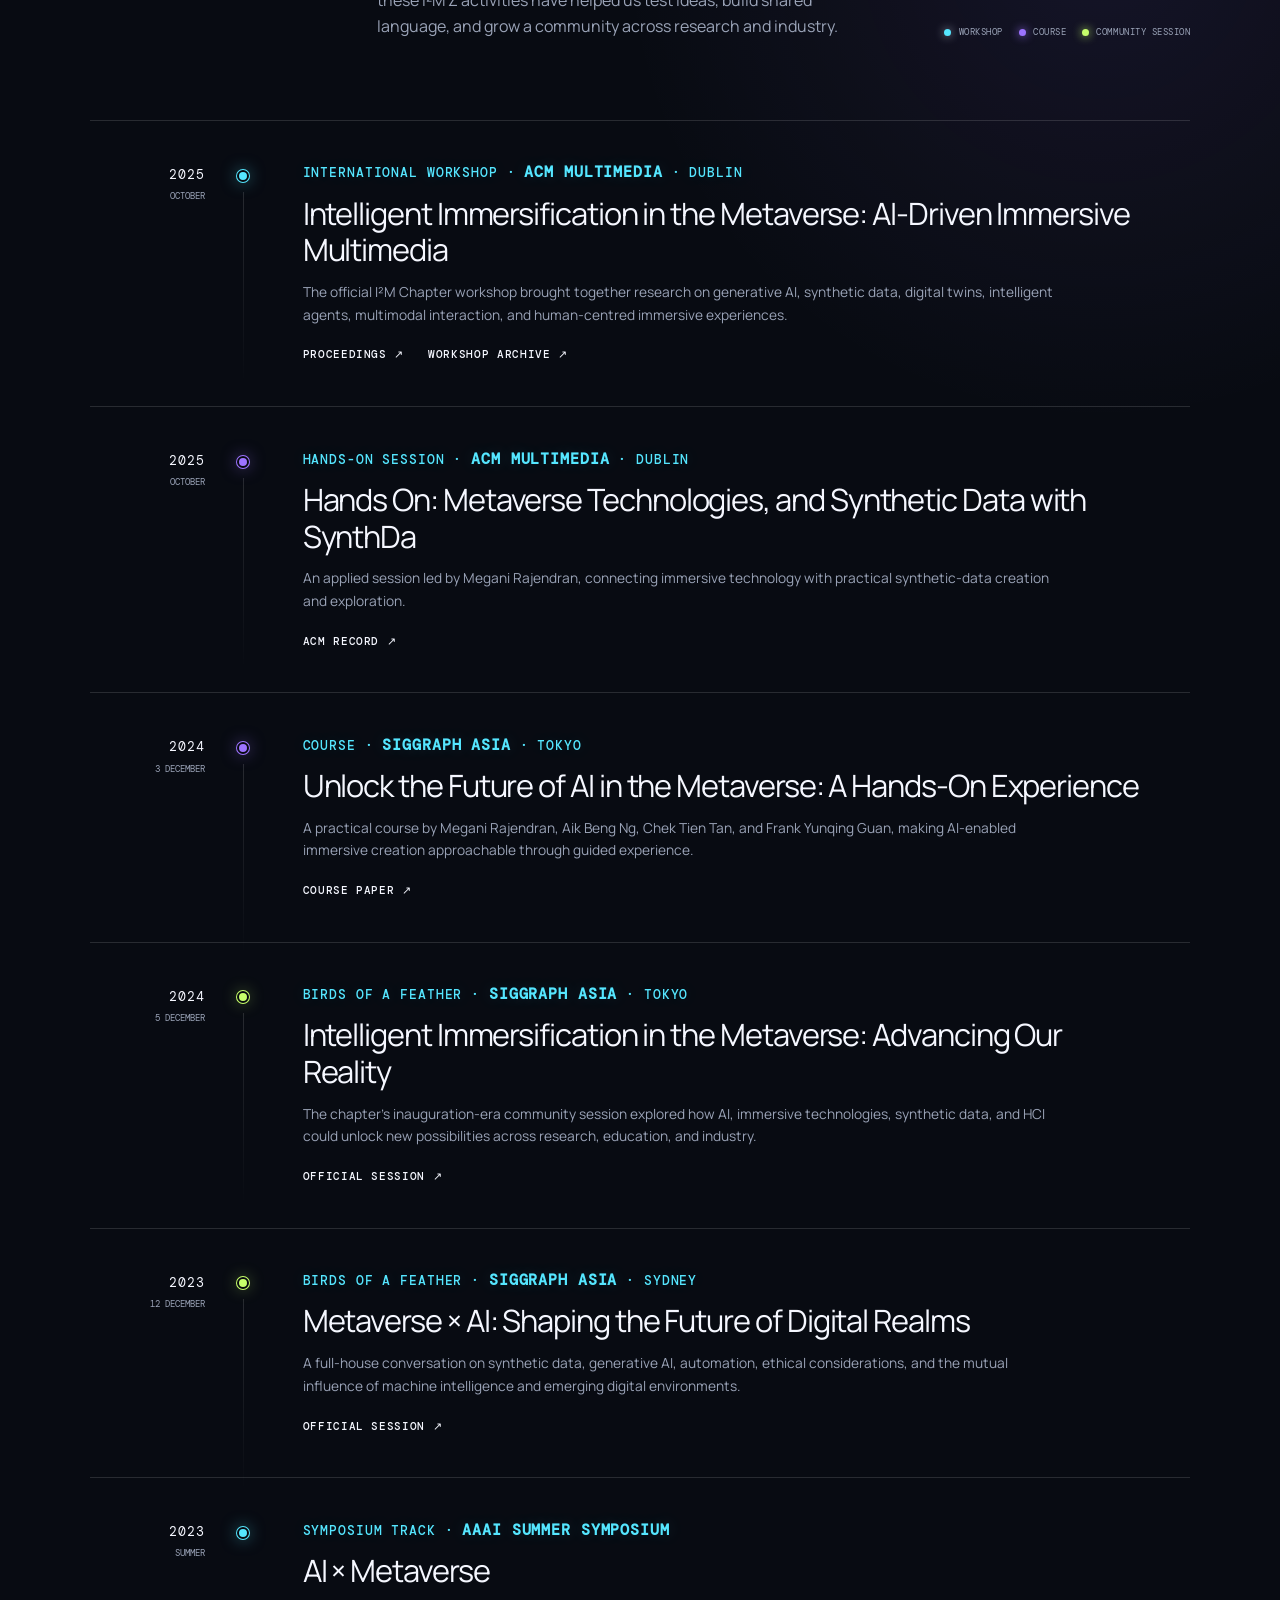
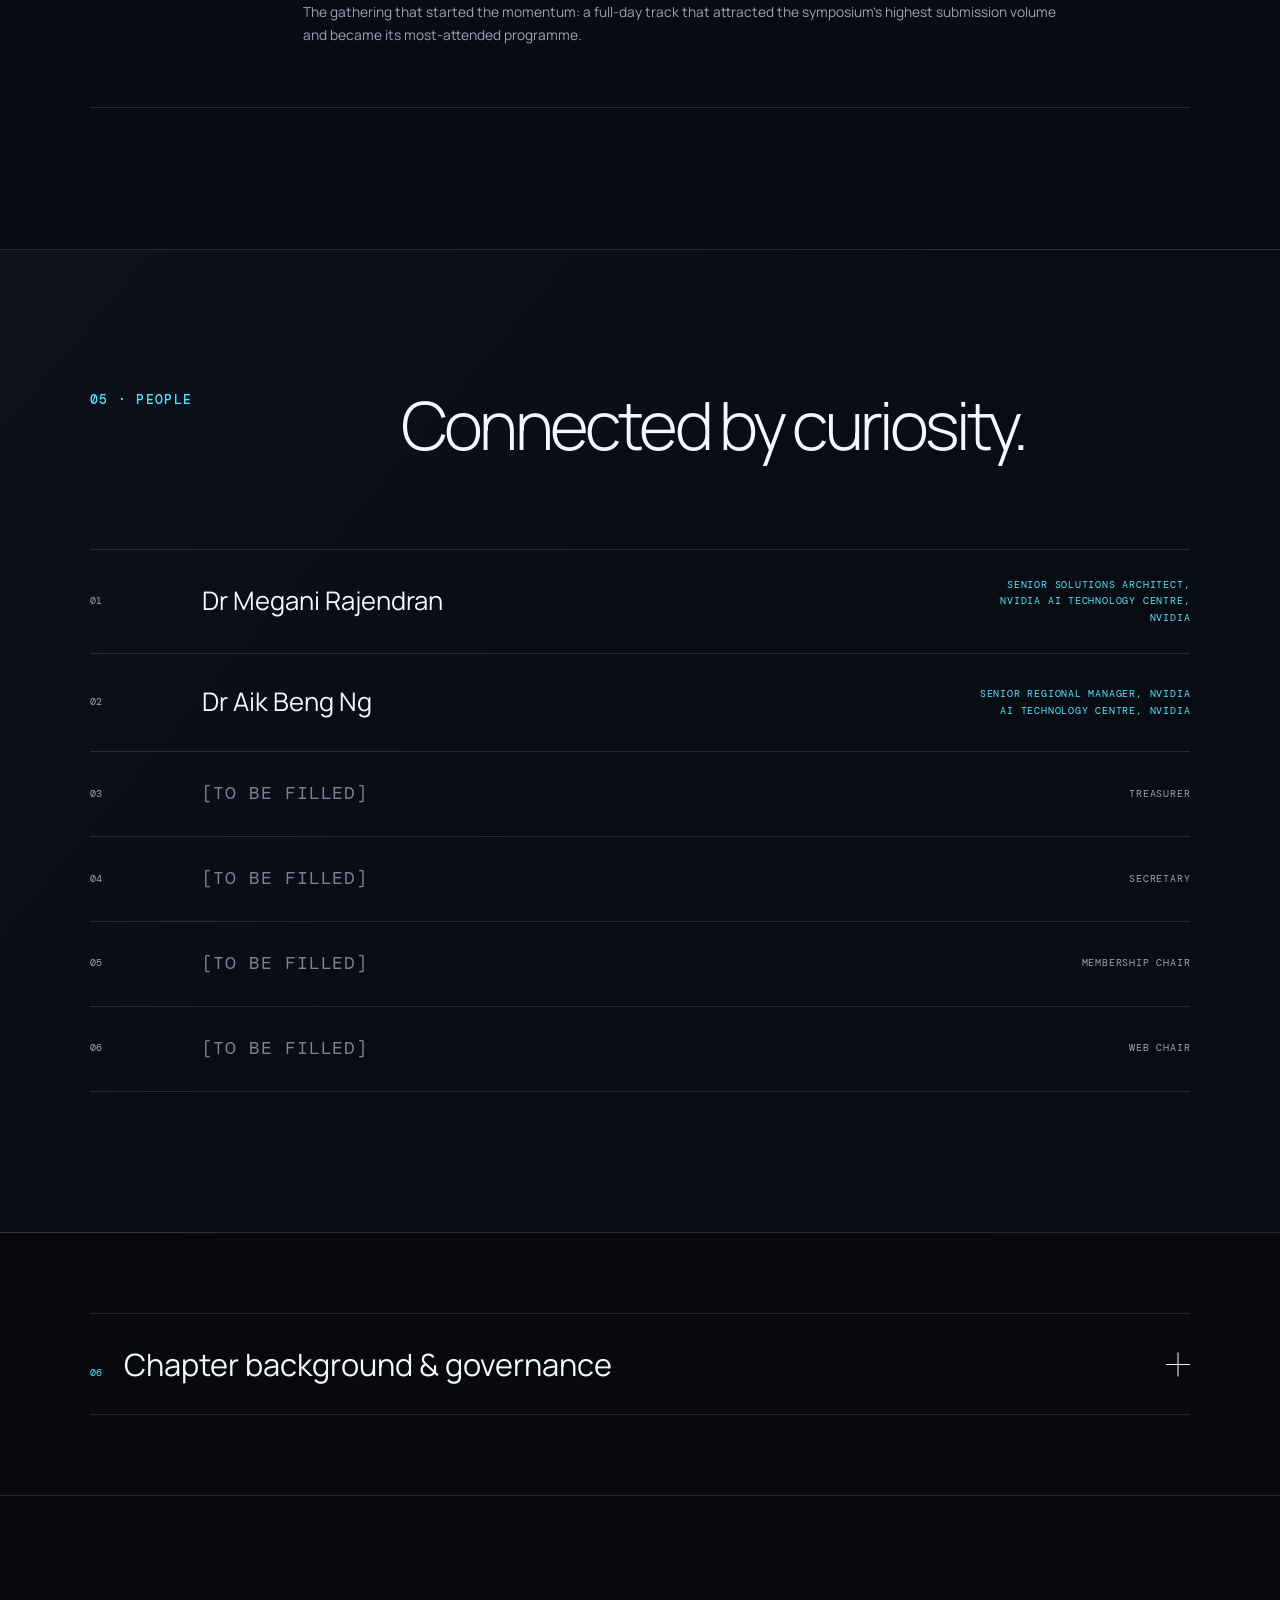
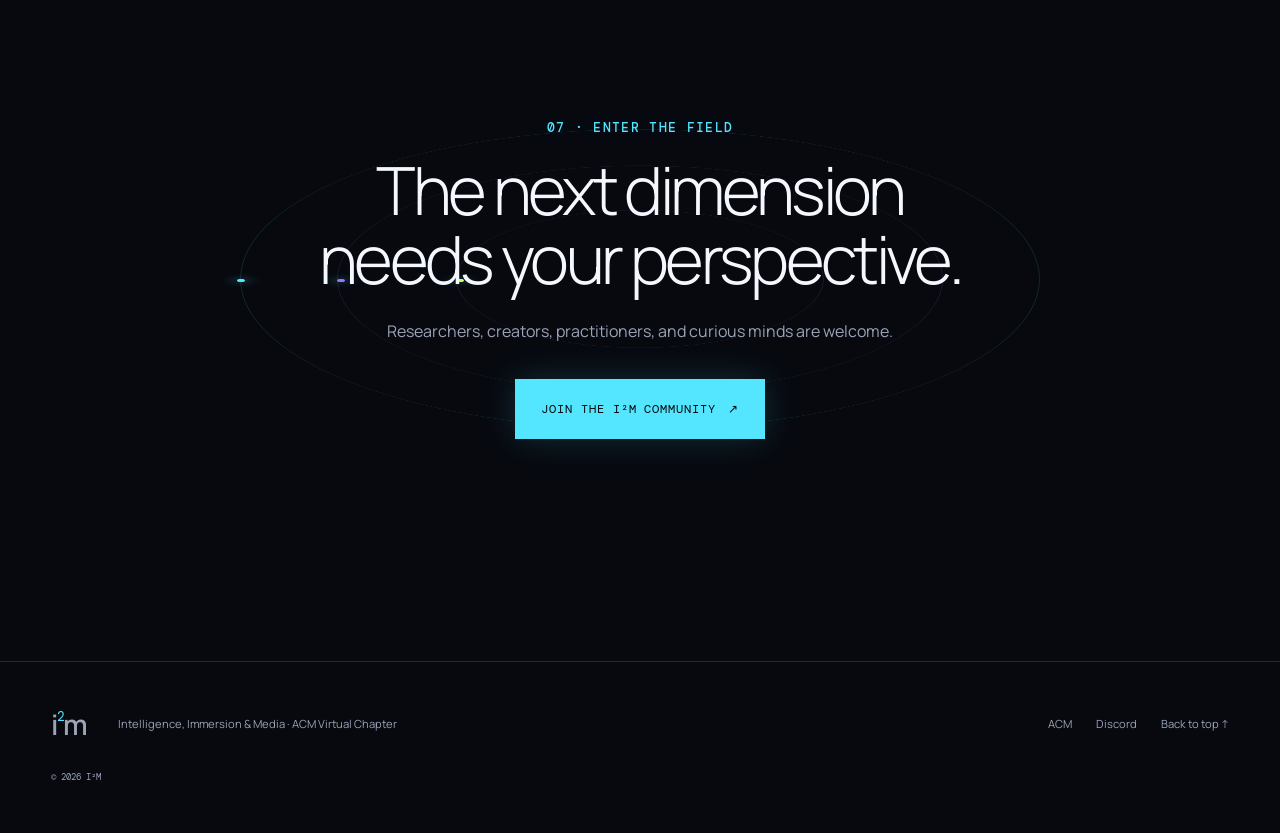
==== commit 3085a559: "Update index.html" ====
--- a/index.html
+++ b/index.html
@@ -142,7 +142,7 @@
               <small>Official ACM Virtual Chapter</small>
             </div>
             <p class="milestone-label">The defining milestone</p>
-            <h3>I²M is inaugurated.</h3>
+            <h3>I²M was inaugurated in 2024.</h3>
             <p>
               At SIGGRAPH Asia 2024, I²M became an official ACM Virtual Chapter:
               a global community organised around a shared field rather than a
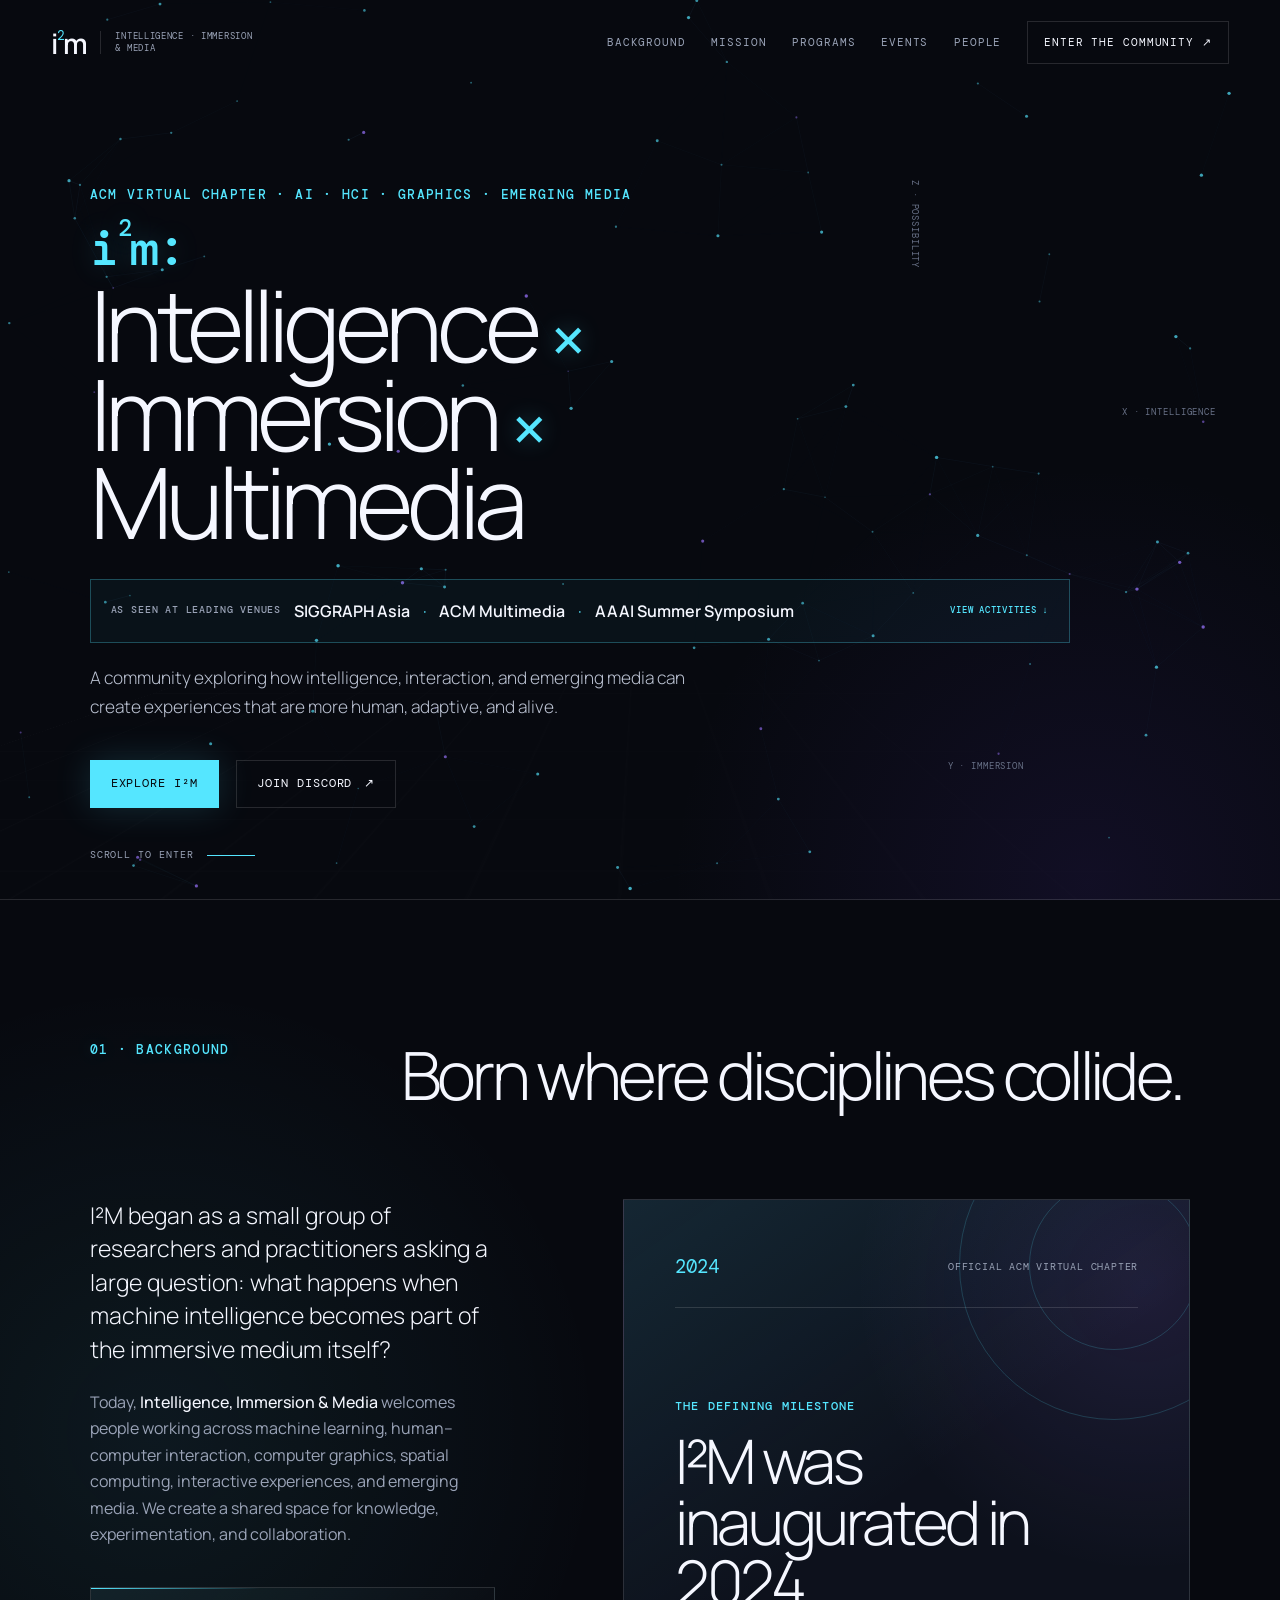
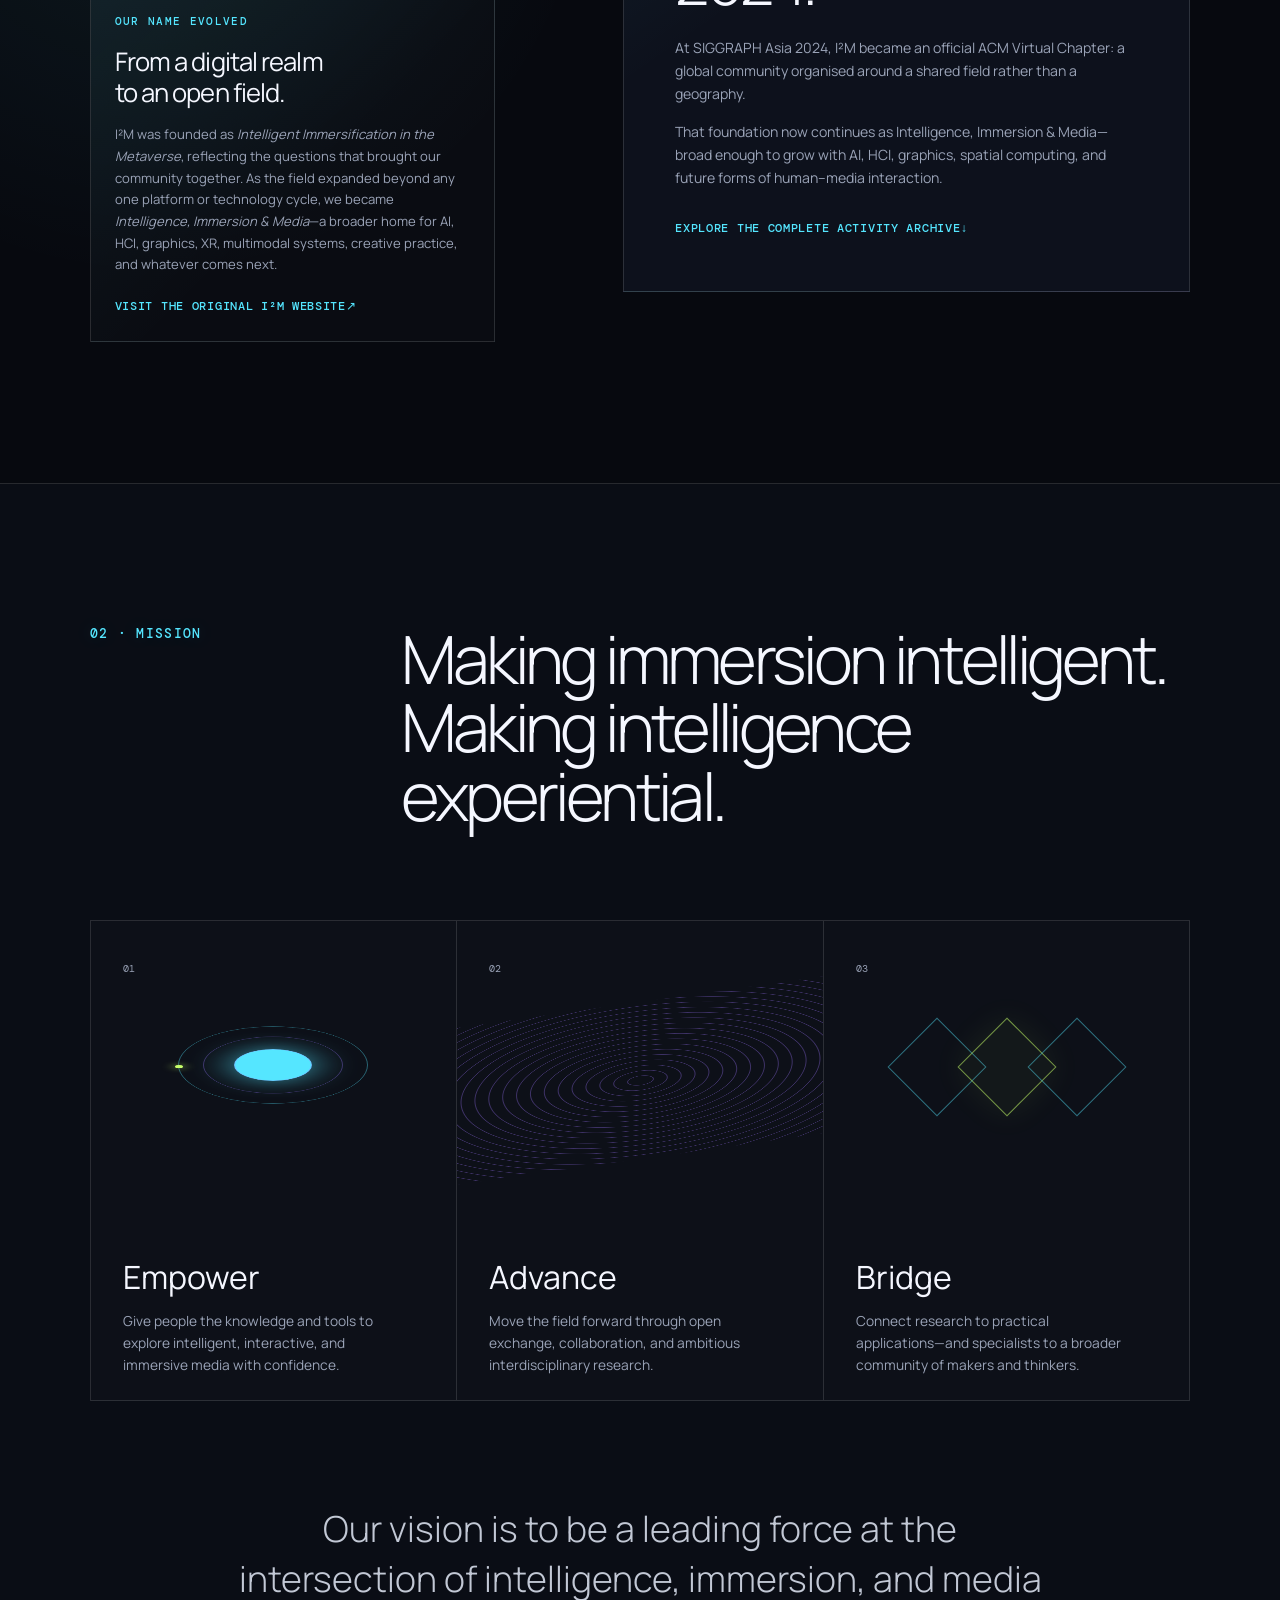
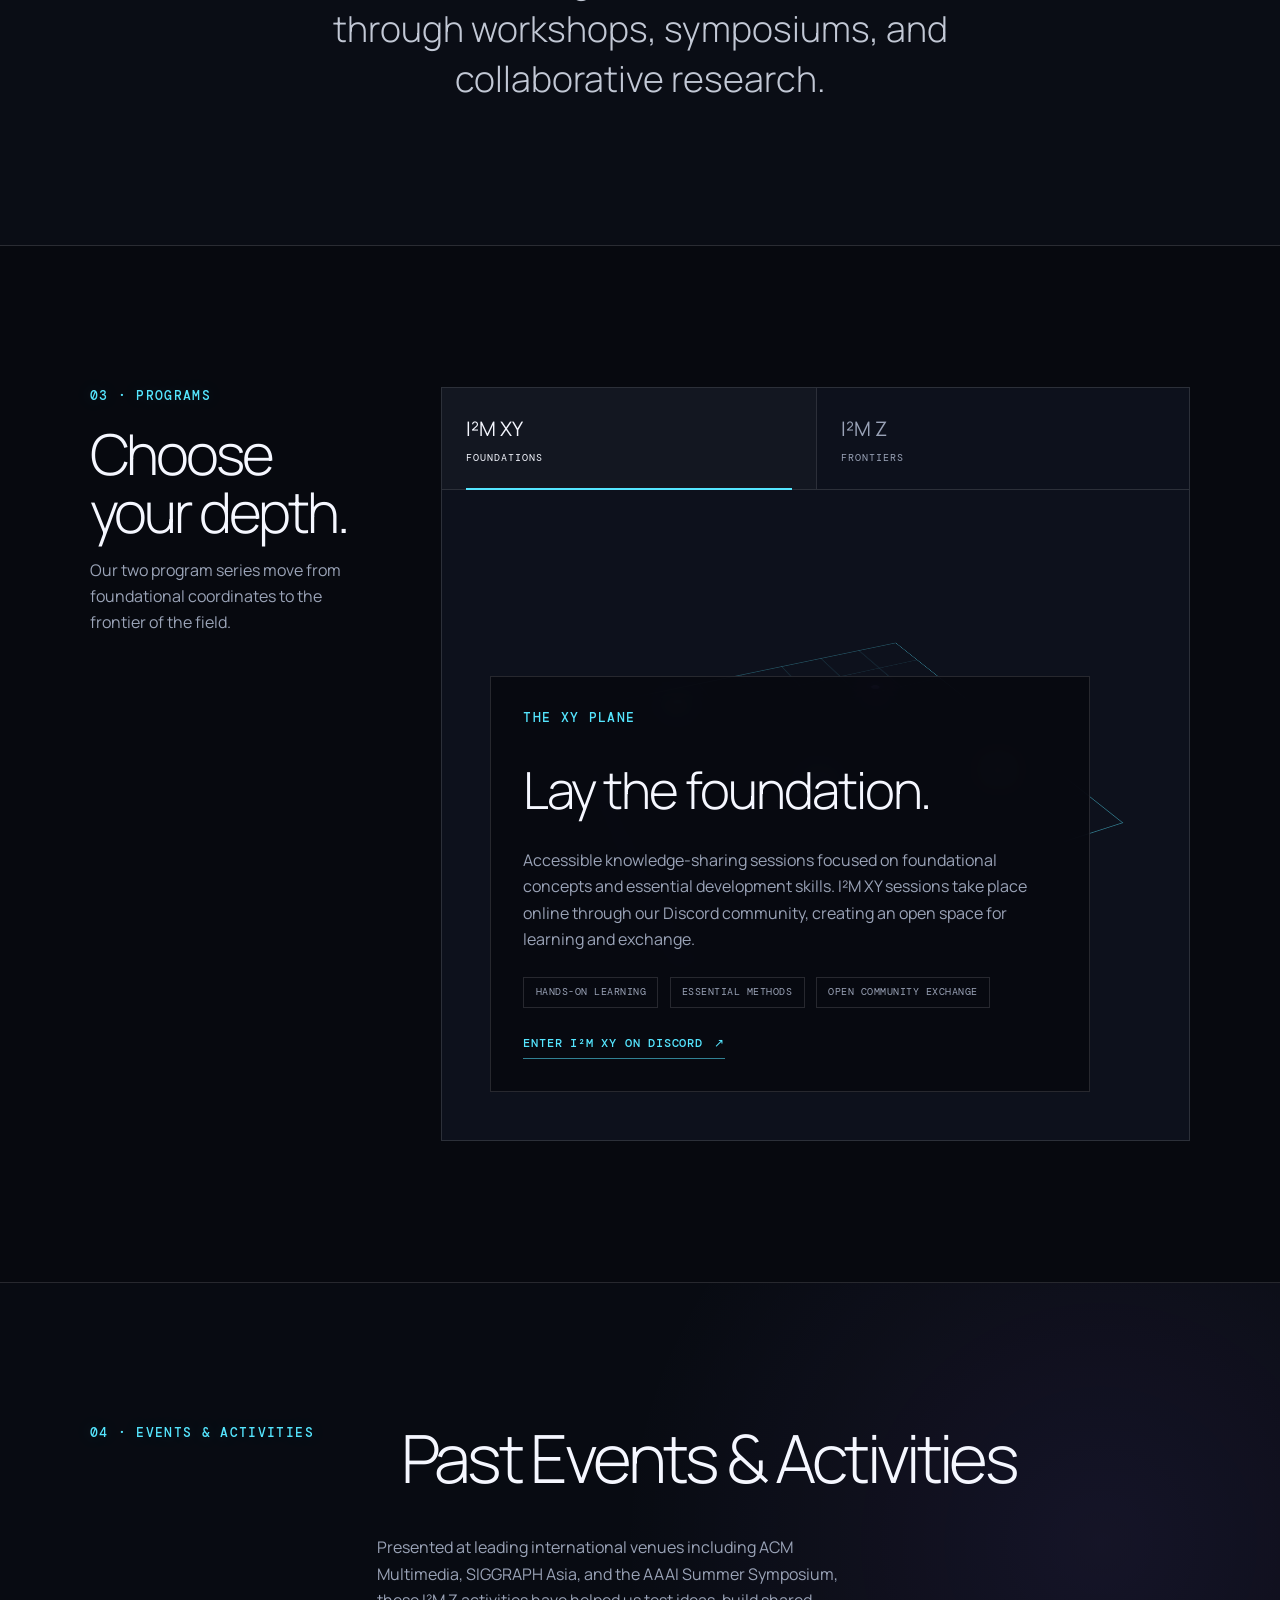
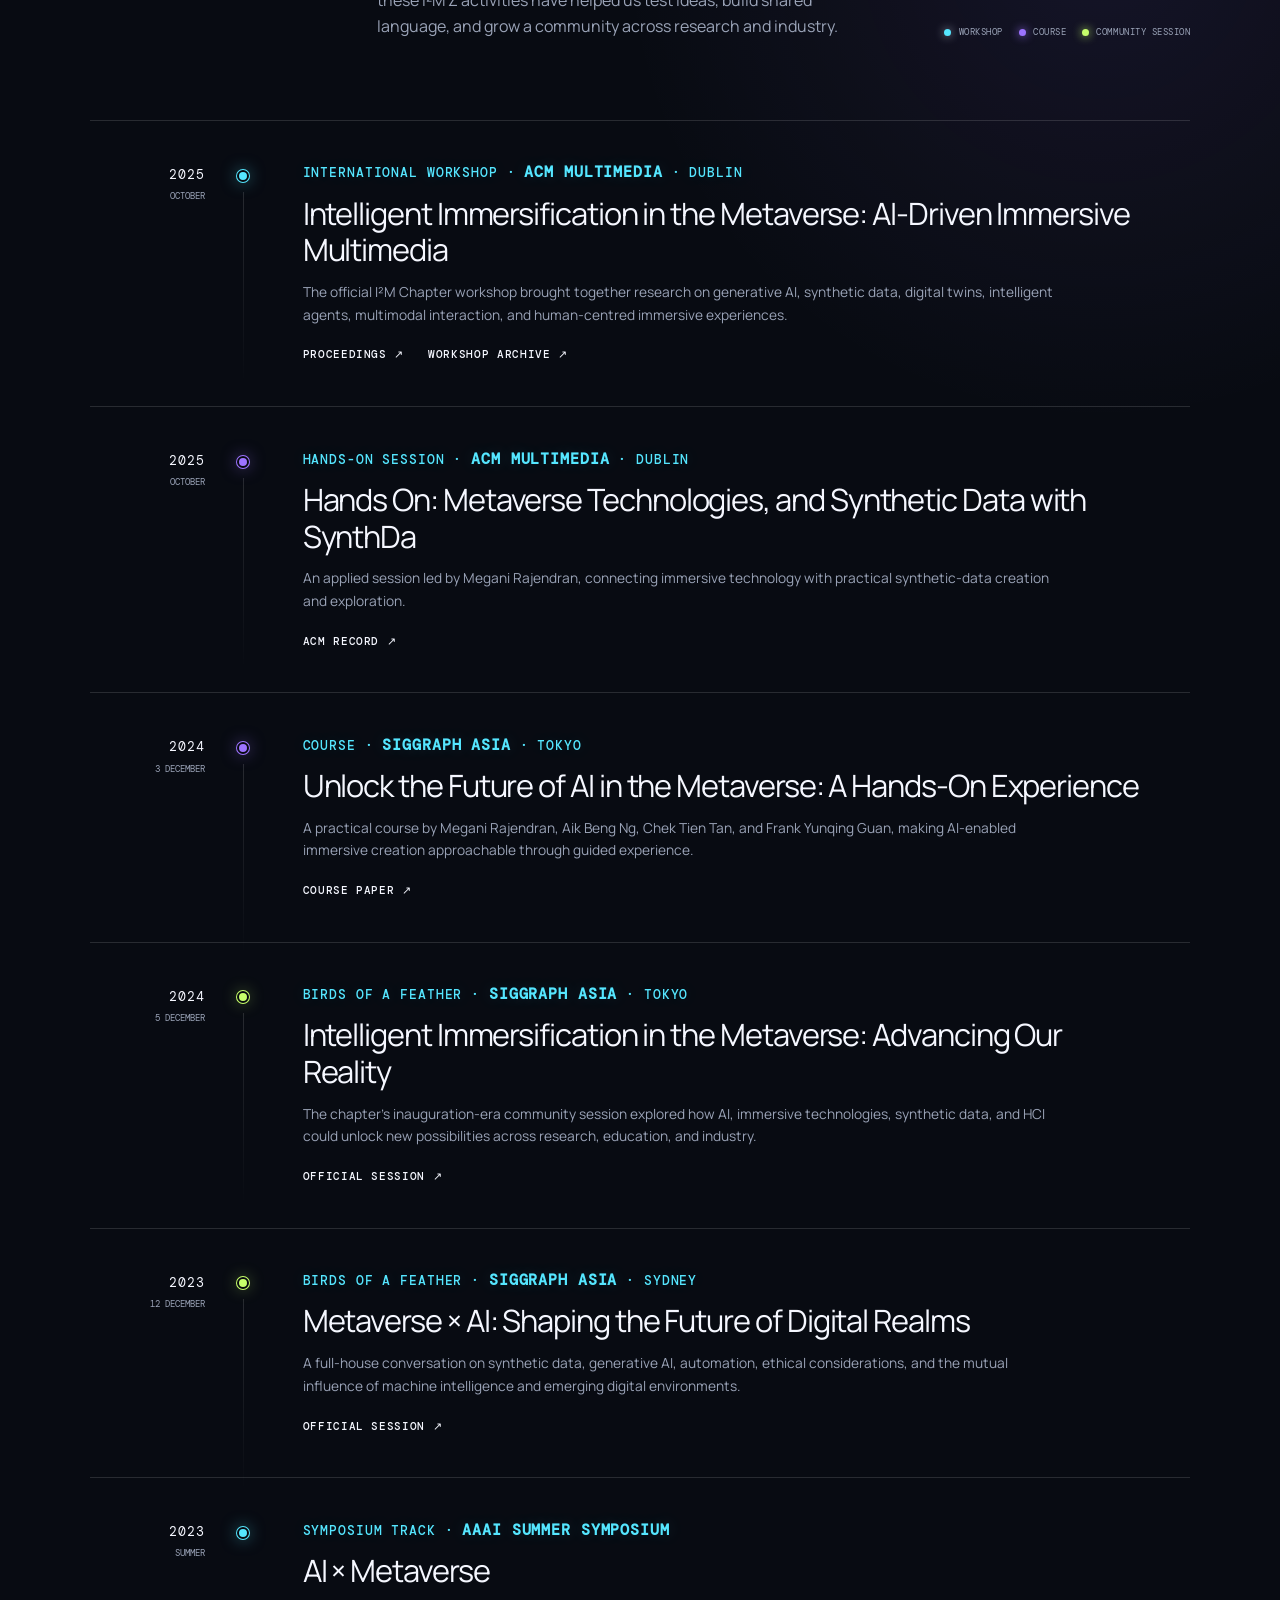
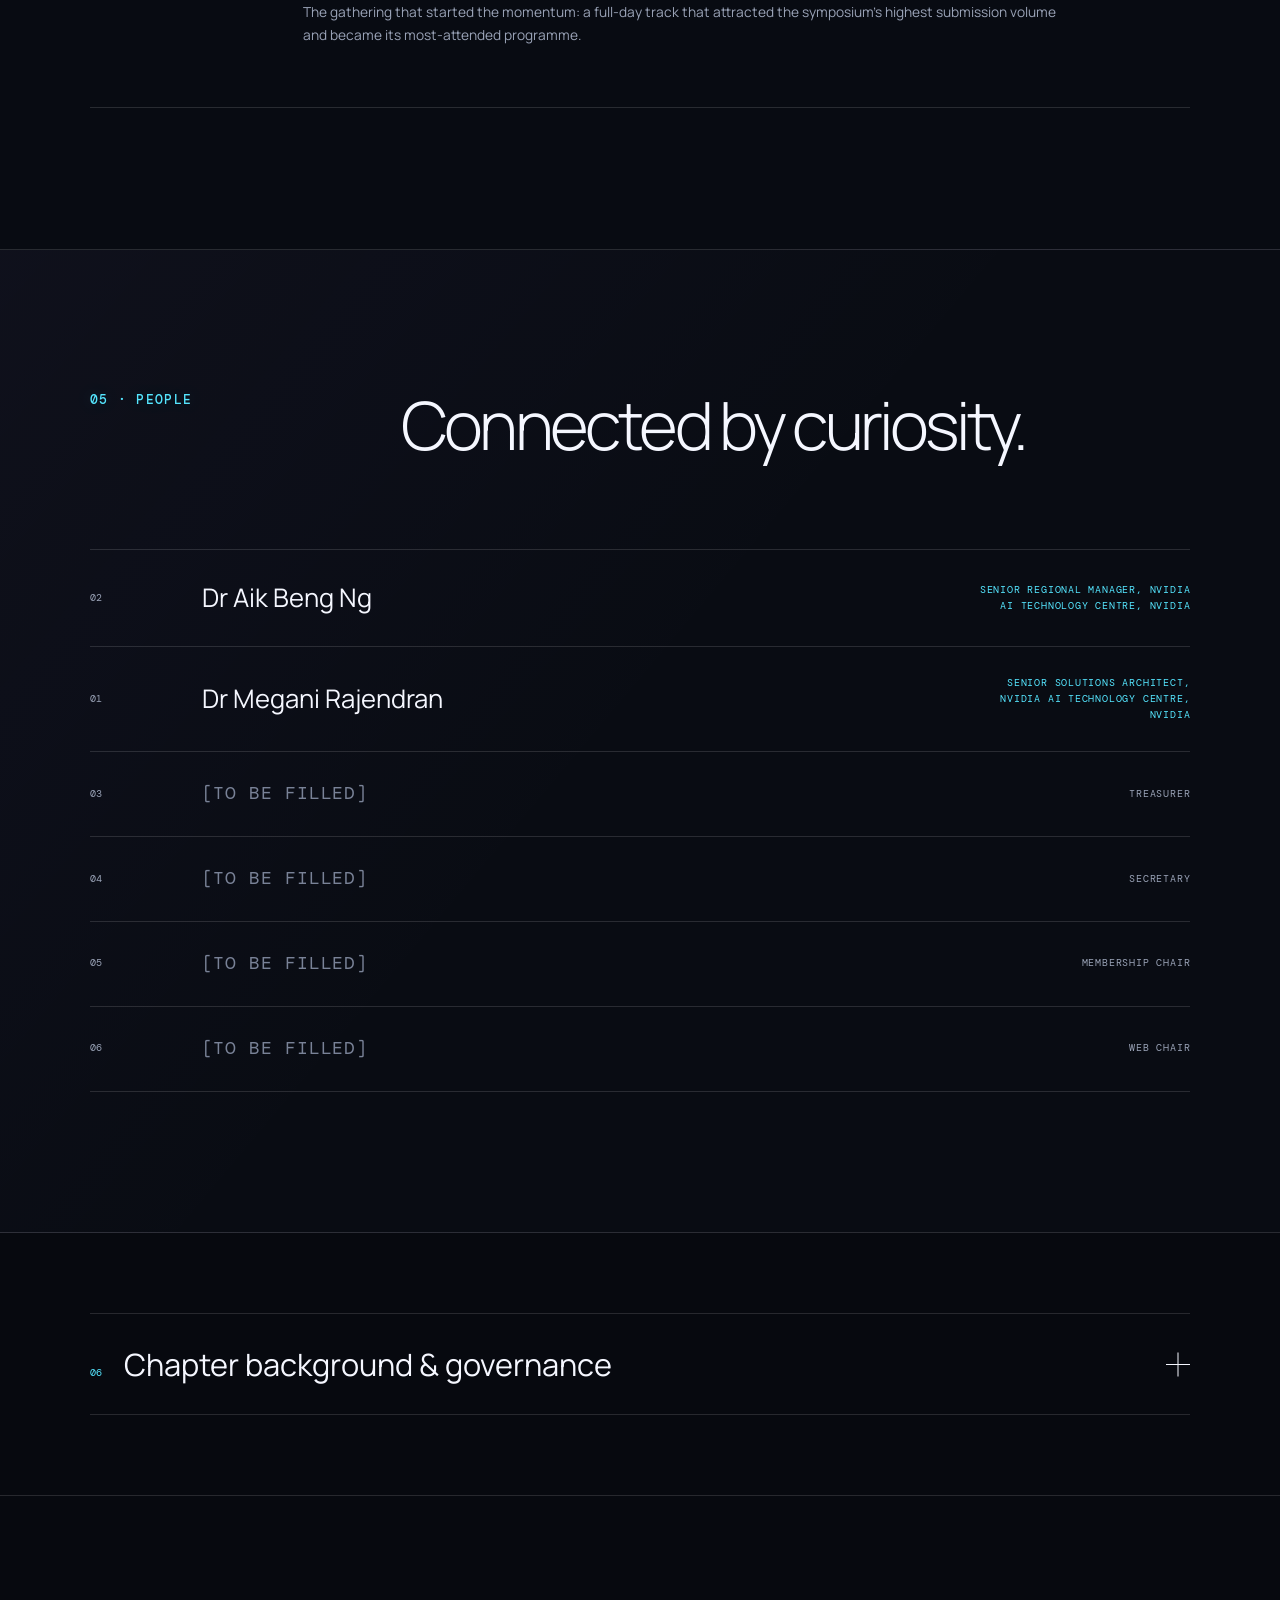
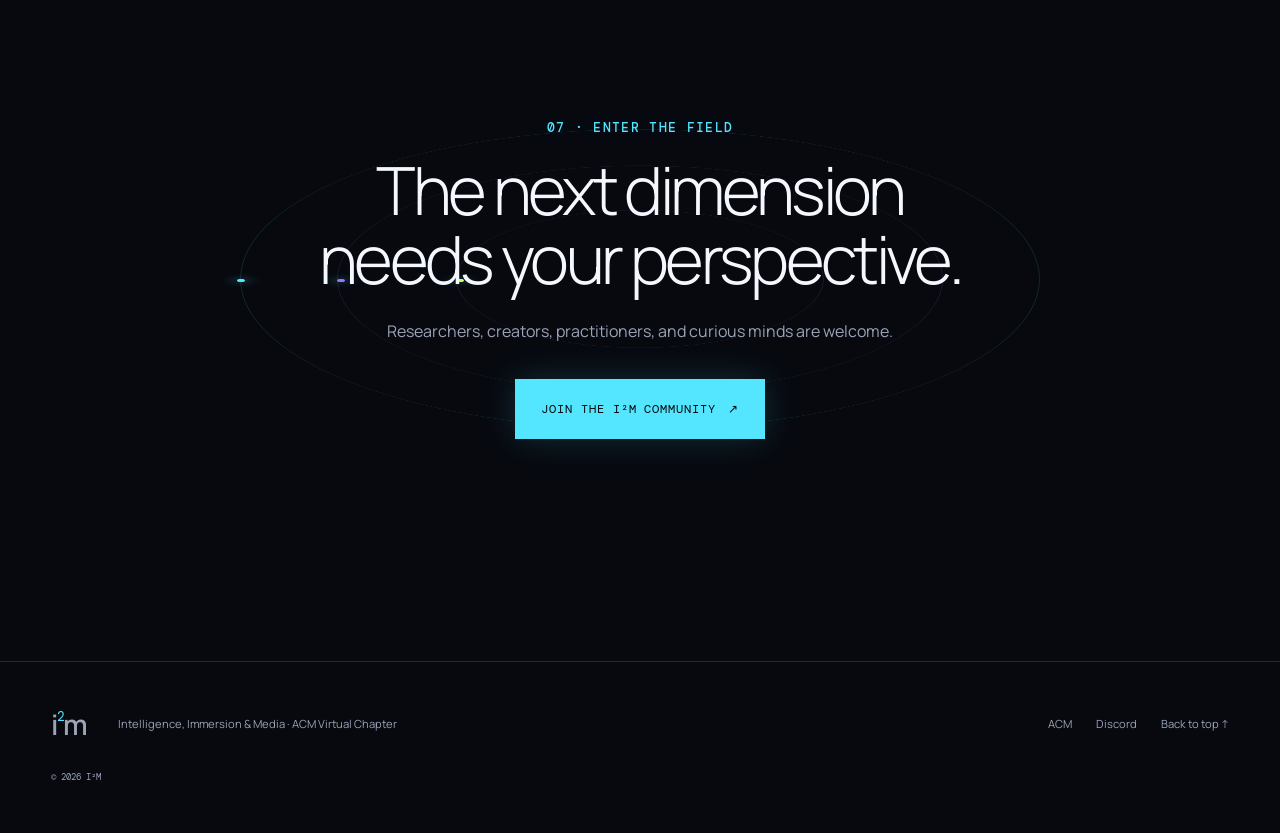
==== commit ab967ae0: "Update index.html" ====
--- a/index.html
+++ b/index.html
@@ -5,7 +5,7 @@
     <meta name="viewport" content="width=device-width, initial-scale=1.0" />
     <meta
       name="description"
-      content="I²M is the Intelligence, Immersion & Media ACM Virtual Chapter—connecting AI, HCI, computer graphics, interactive experiences, and emerging media."
+      content="I²M is the Intelligence, Immersion & Multimedia ACM Virtual Chapter—connecting AI, HCI, computer graphics, interactive experiences, and emerging media."
     />
     <meta name="theme-color" content="#07090f" />
     <title>I²M — Intelligence, Immersion & Media</title>
@@ -59,7 +59,7 @@
             <span class="hero-expansion">
               <span>Intelligence <i>×</i></span>
               <span>Immersion <i>×</i></span>
-              <span>Media</span>
+              <span>Multimedia</span>
             </span>
           </h1>
           <a class="hero-proof reveal" href="#events">
@@ -441,15 +441,16 @@
           <h2>Connected by curiosity.</h2>
         </div>
         <div class="people-list">
+        
+          <article class="person reveal">
+            <span class="person-index">02</span>
+            <div><h3>Dr Aik Beng Ng</h3></div>
+            <span class="person-role">Senior Regional Manager, NVIDIA AI Technology Centre, NVIDIA</span>
+          </article>
           <article class="person reveal">
             <span class="person-index">01</span>
             <div><h3>Dr Megani Rajendran</h3></div>
             <span class="person-role">Senior Solutions Architect, NVIDIA AI Technology Centre, NVIDIA</span>
-          </article>
-          <article class="person reveal">
-            <span class="person-index">02</span>
-            <div><h3>Dr Aik Beng Ng</h3></div>
-            <span class="person-role">Senior Regional Manager, NVIDIA AI Technology Centre, NVIDIA</span>
           </article>
           <article class="person is-vacant reveal">
             <span class="person-index">03</span>
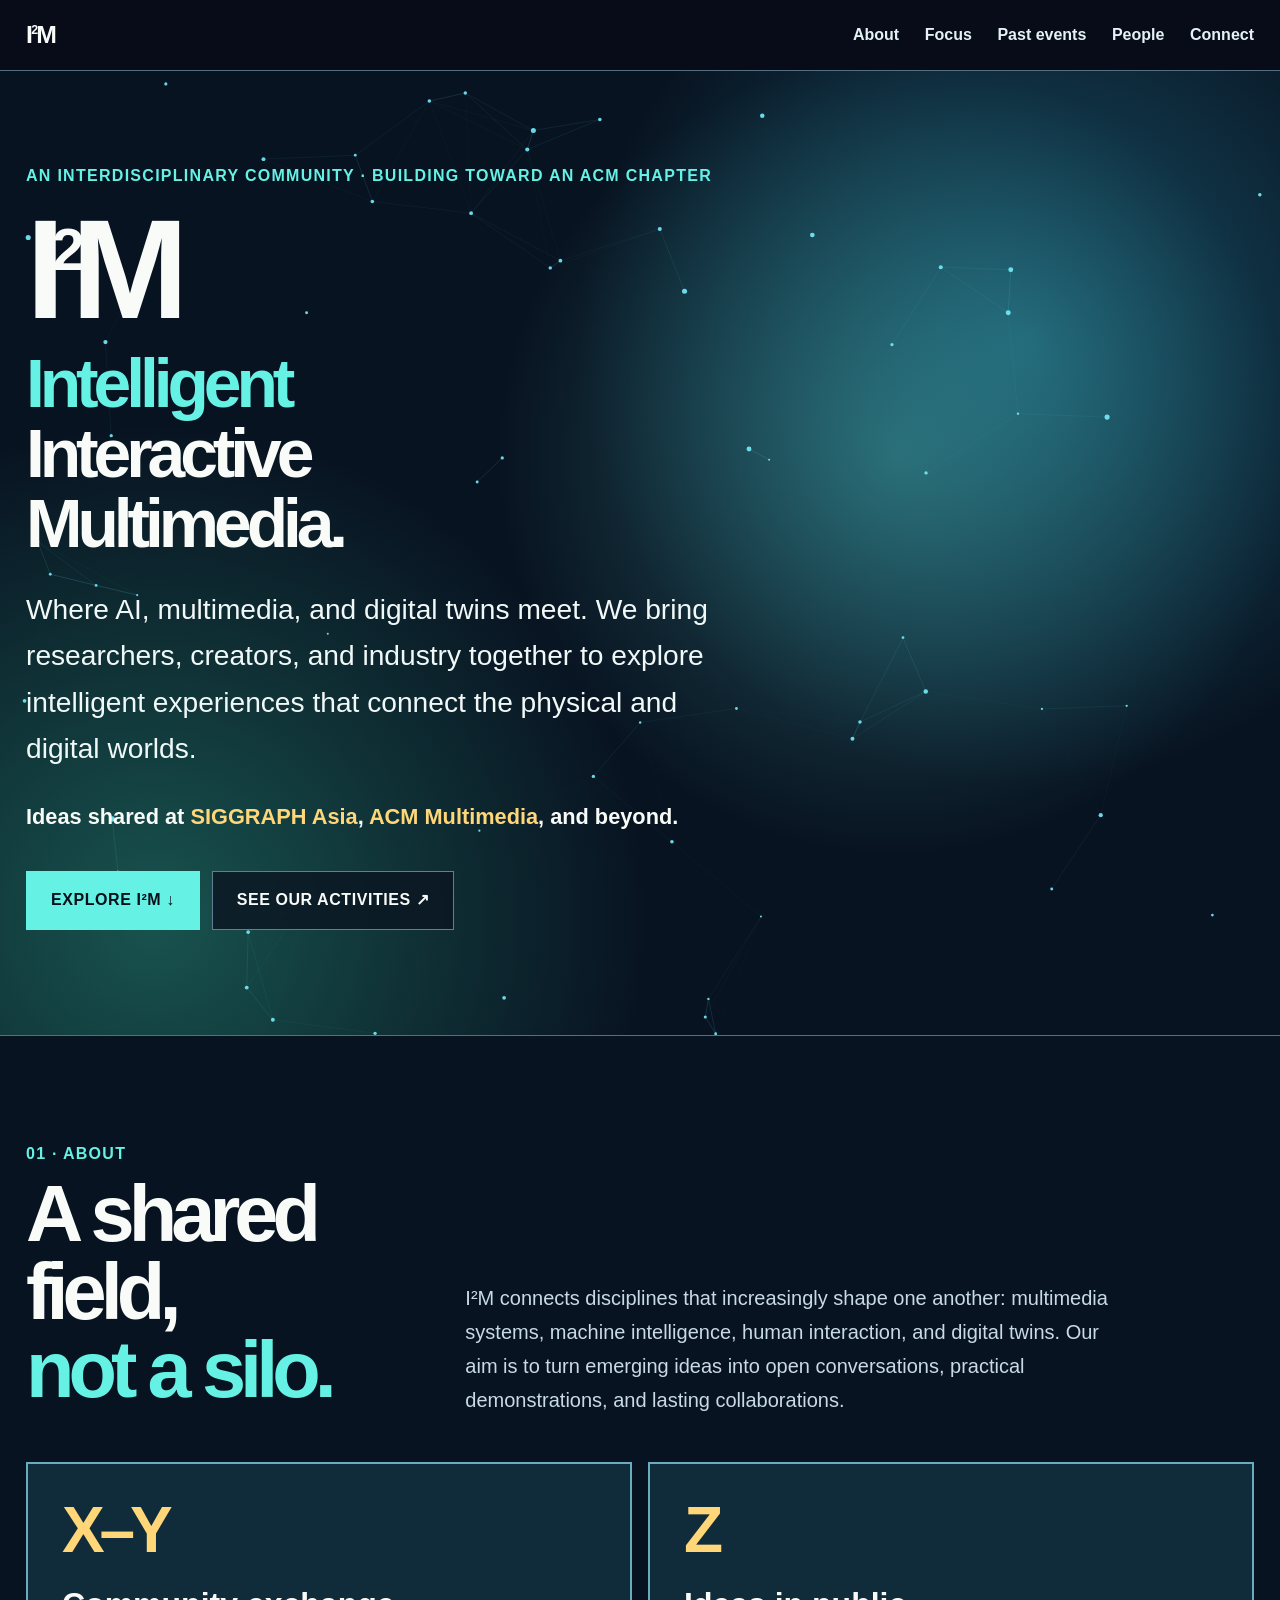
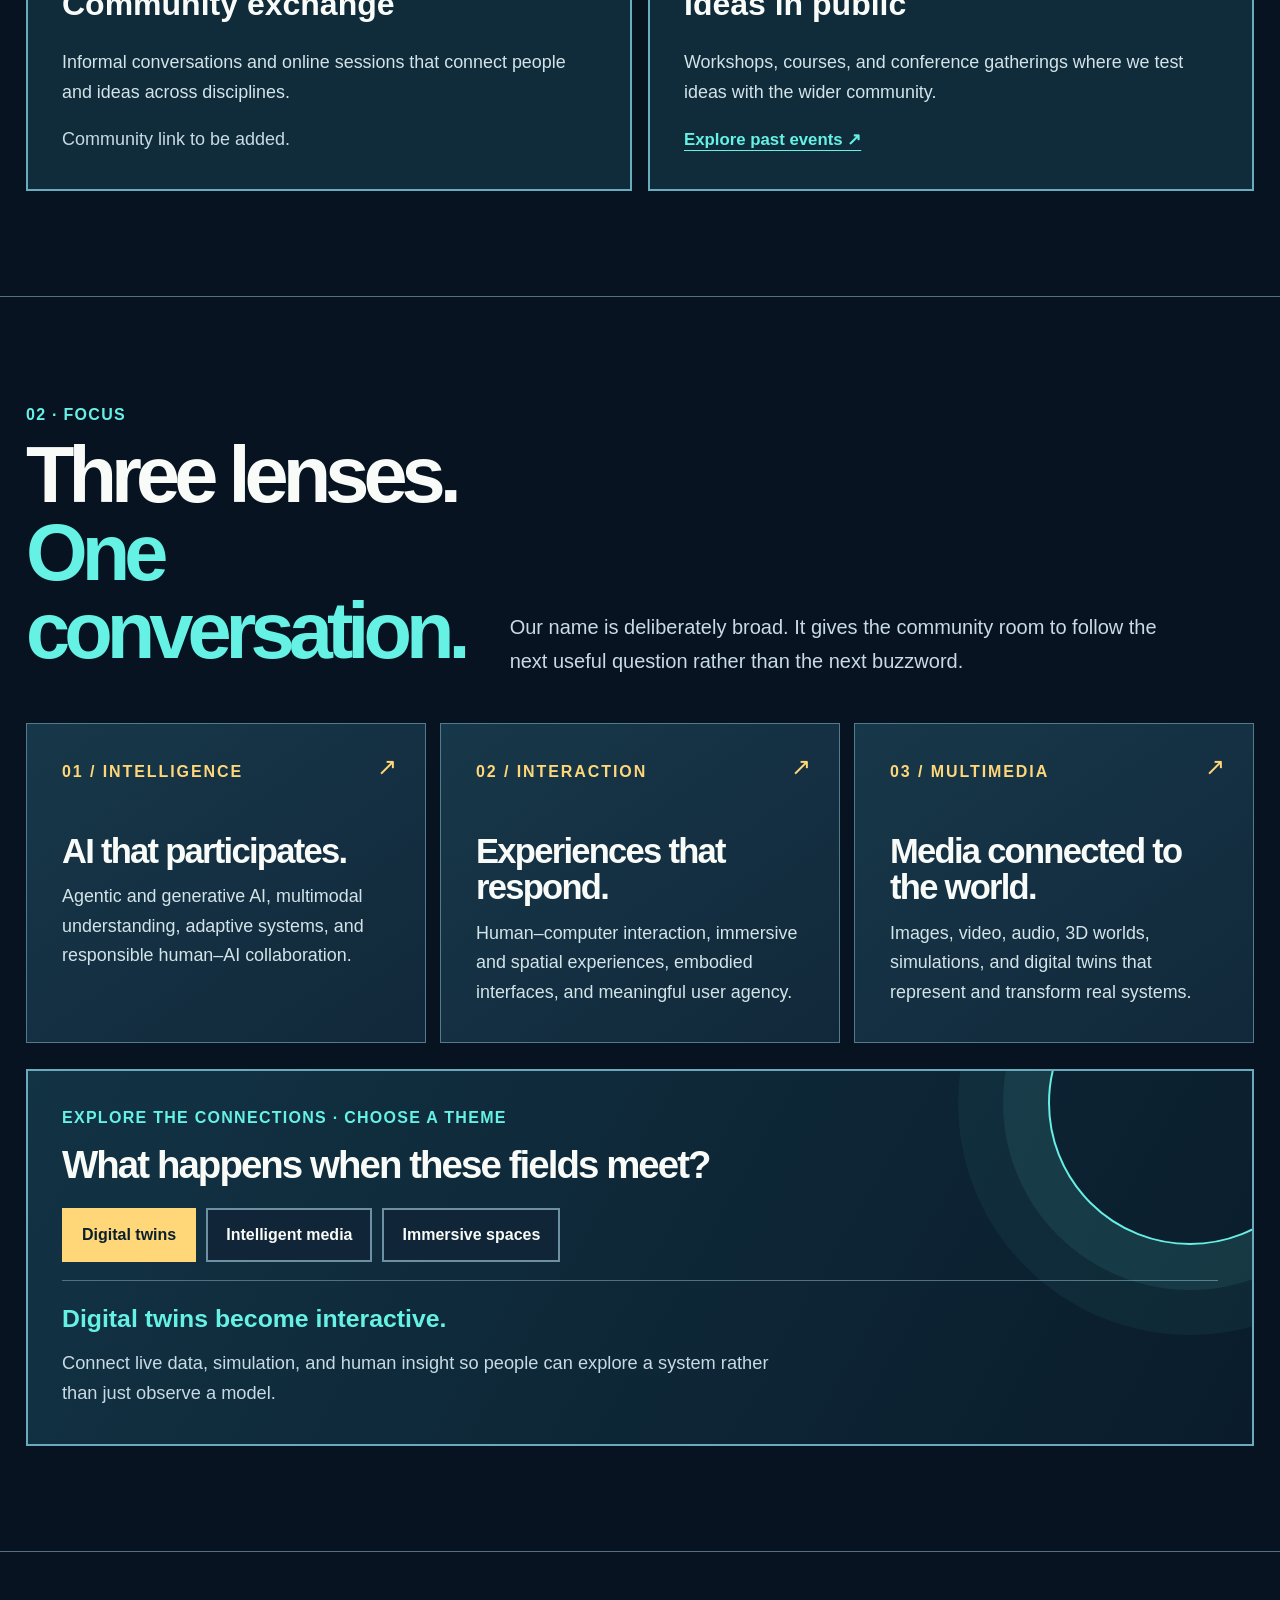
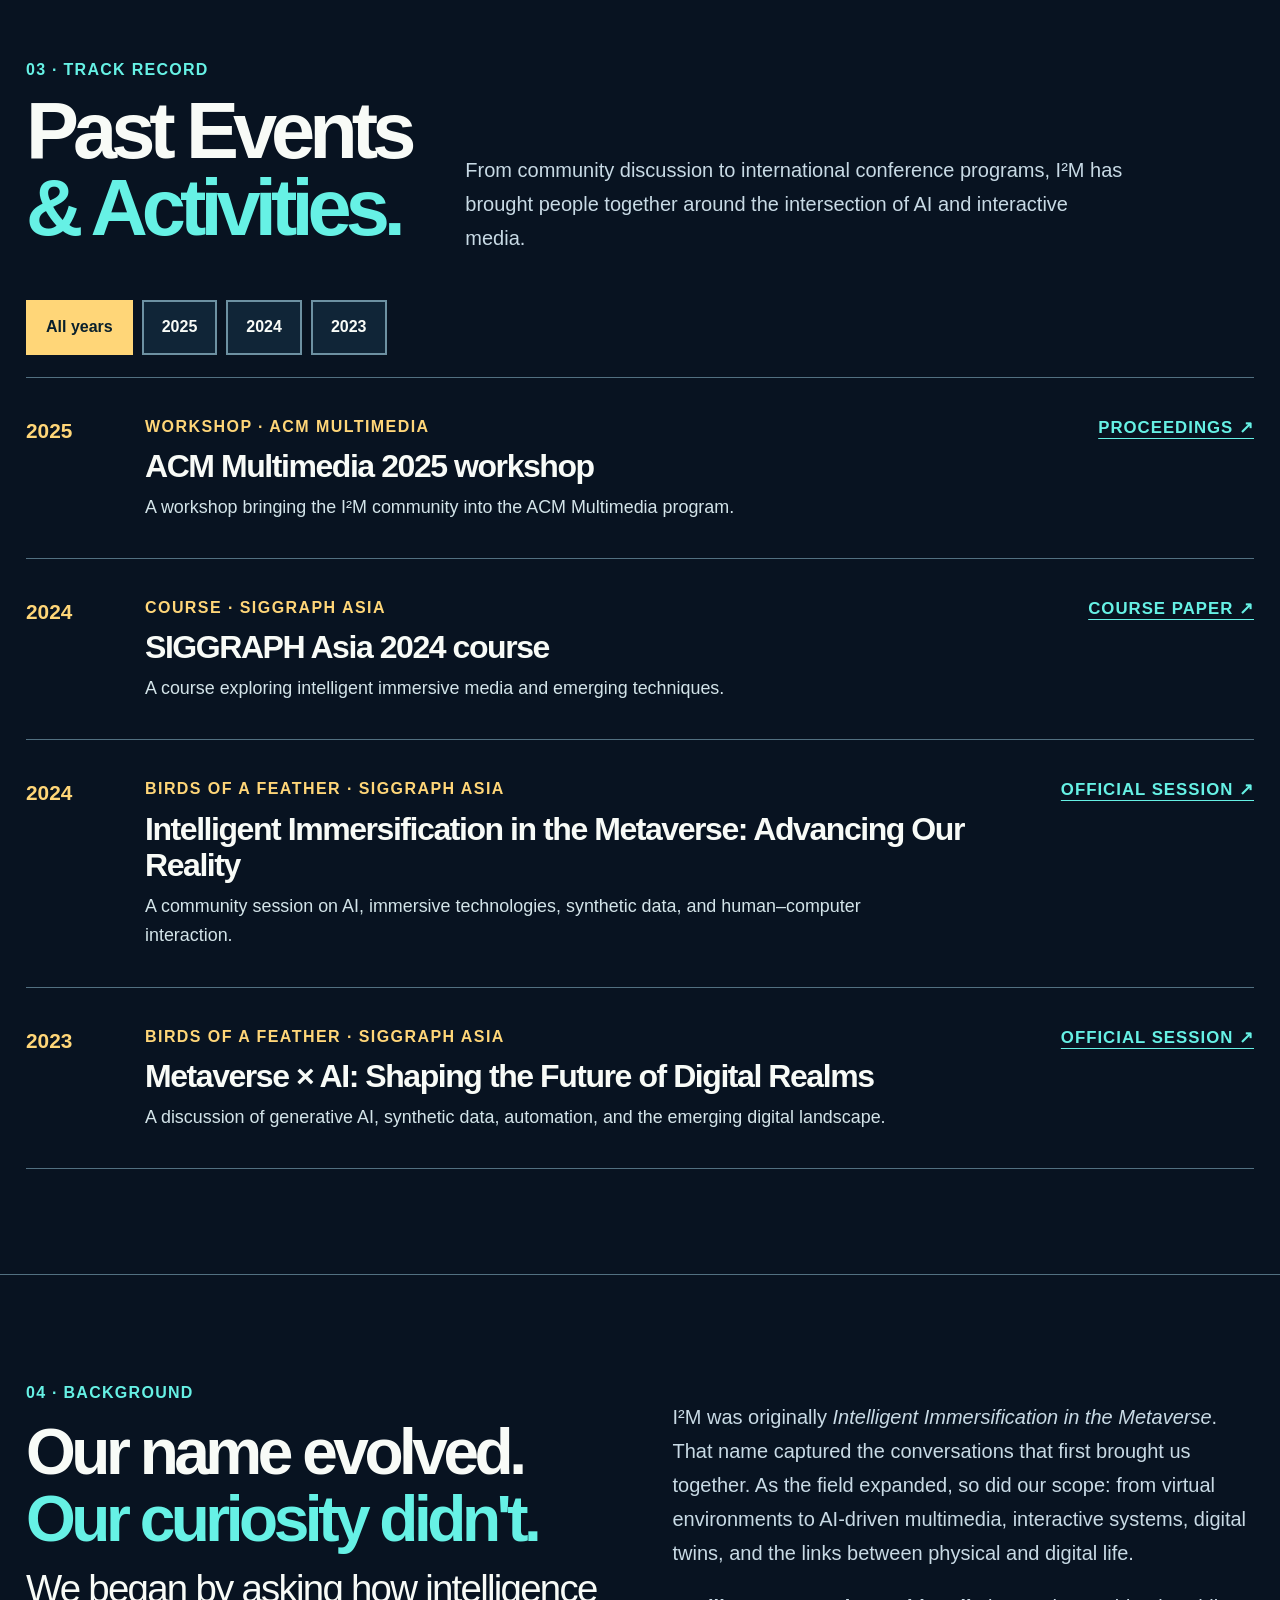
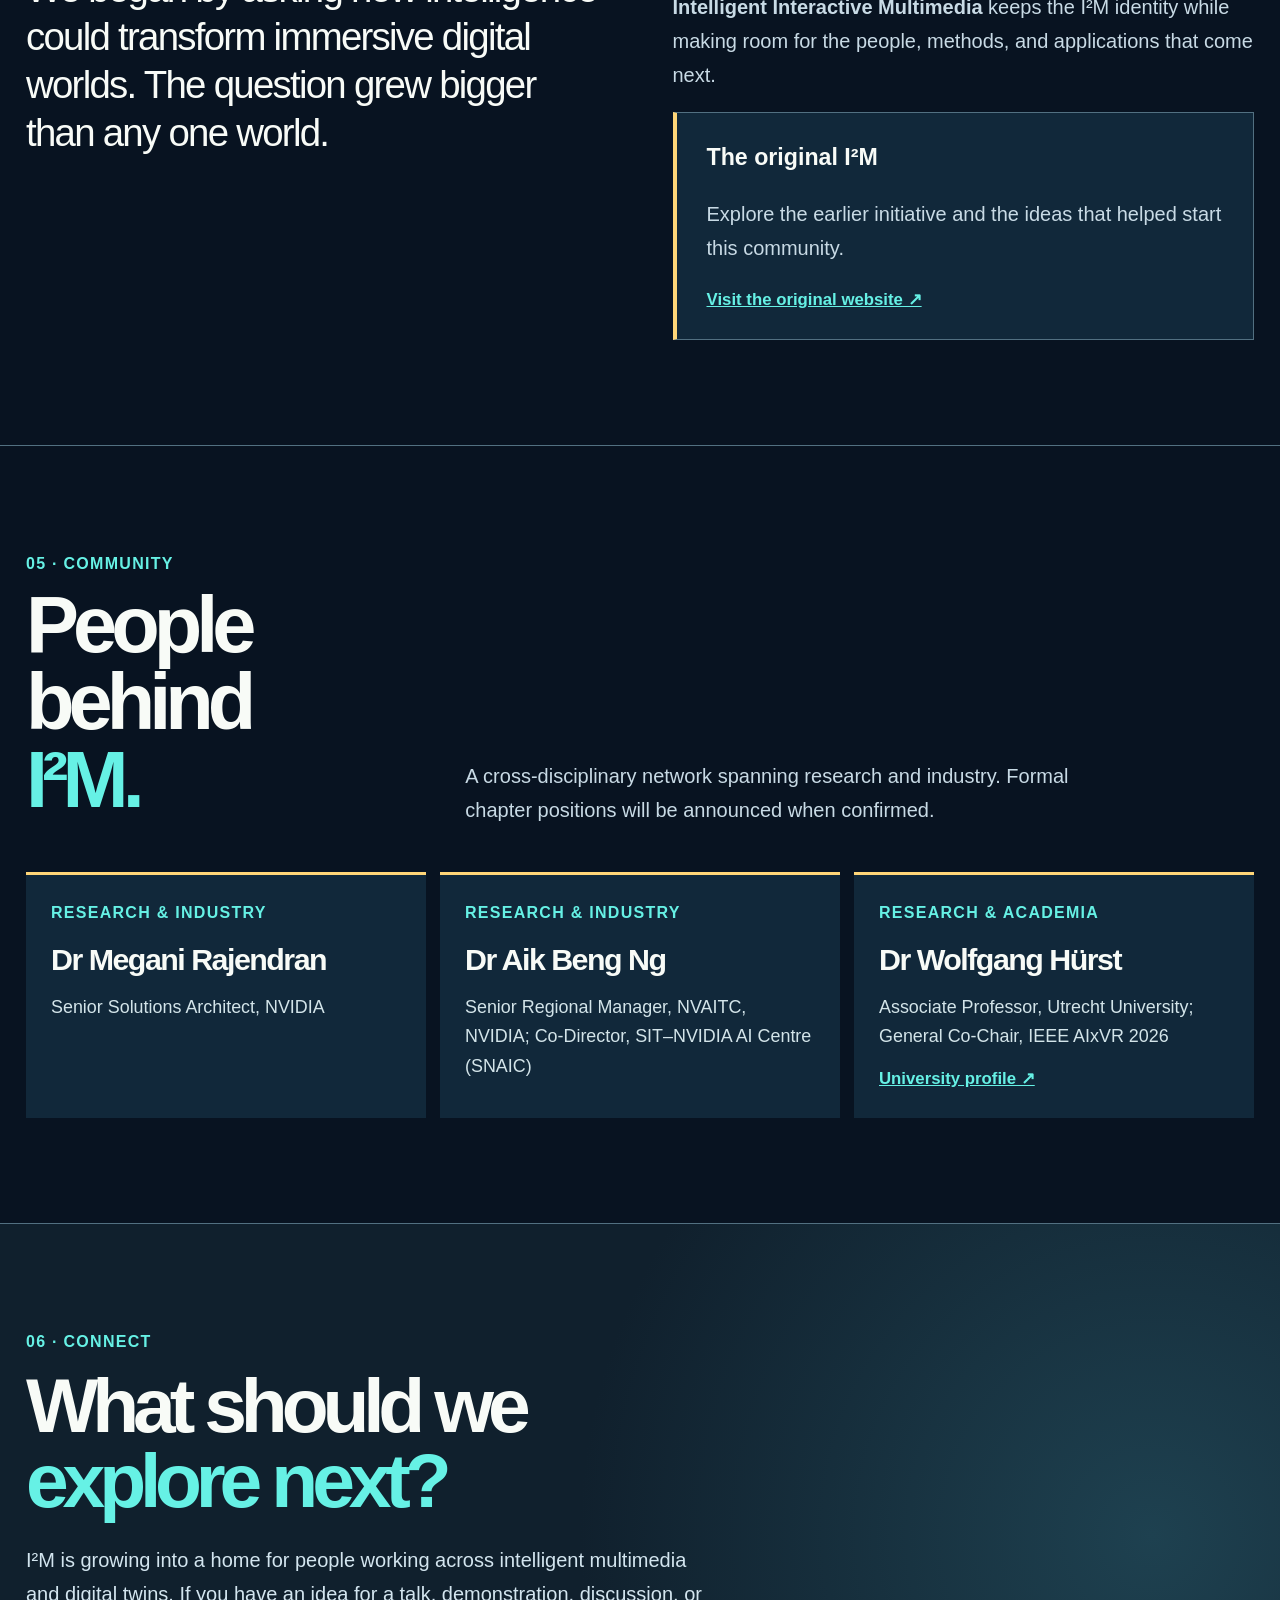
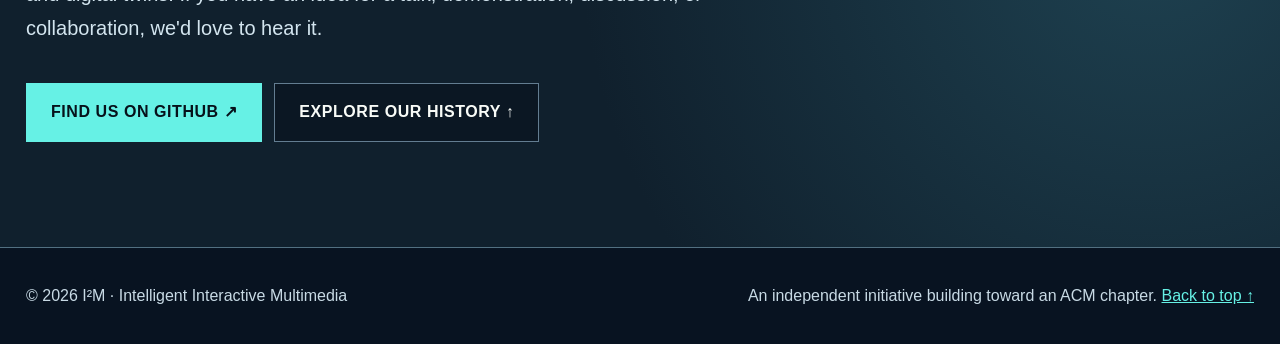
==== commit 0133d971: "edit website" ====
--- a/index.html
+++ b/index.html
@@ -1,563 +1,69 @@
 <!doctype html>
 <html lang="en">
-  <head>
-    <meta charset="UTF-8" />
-    <meta name="viewport" content="width=device-width, initial-scale=1.0" />
-    <meta
-      name="description"
-      content="I²M is the Intelligence, Immersion & Multimedia ACM Virtual Chapter—connecting AI, HCI, computer graphics, interactive experiences, and emerging media."
-    />
-    <meta name="theme-color" content="#07090f" />
-    <title>I²M — Intelligence, Immersion & Media</title>
-    <link rel="preconnect" href="https://fonts.googleapis.com" />
-    <link rel="preconnect" href="https://fonts.gstatic.com" crossorigin />
-    <link
-      href="https://fonts.googleapis.com/css2?family=DM+Mono:wght@300;400;500&family=Manrope:wght@300;400;500;600;700&display=swap"
-      rel="stylesheet"
-    />
-    <link rel="stylesheet" href="styles.css" />
-    <script src="script.js" defer></script>
-  </head>
-  <body>
-    <a class="skip-link" href="#main">Skip to content</a>
-    <div class="noise" aria-hidden="true"></div>
-    <div class="cursor-glow" aria-hidden="true"></div>
-
-    <header class="site-header">
-      <a class="brand" href="#top" aria-label="I squared M home">
-        <span class="brand-mark">i<sup>2</sup>m</span>
-        <span class="brand-name">Intelligence · Immersion<br />&amp; Media</span>
-      </a>
-      <button class="menu-toggle" type="button" aria-expanded="false" aria-controls="site-nav">
-        <span></span><span></span>
-        <span class="sr-only">Open menu</span>
-      </button>
-      <nav id="site-nav" class="site-nav" aria-label="Main navigation">
-        <a href="#background">Background</a>
-        <a href="#mission">Mission</a>
-        <a href="#programs">Programs</a>
-        <a href="#events">Events</a>
-        <a href="#leadership">People</a>
-        <a class="nav-cta" href="https://discord.gg/vaKR5BBQt4" target="_blank" rel="noreferrer">
-          Enter the community <span aria-hidden="true">↗</span>
-        </a>
-      </nav>
-    </header>
-
-    <main id="main">
-      <section id="top" class="hero" aria-labelledby="hero-title">
-        <canvas id="field" aria-hidden="true"></canvas>
-        <div class="axis-label axis-x" aria-hidden="true">X · intelligence</div>
-        <div class="axis-label axis-y" aria-hidden="true">Y · immersion</div>
-        <div class="axis-label axis-z" aria-hidden="true">Z · possibility</div>
-        <div class="hero-grid" aria-hidden="true"></div>
-
-        <div class="hero-content">
-          <p class="eyebrow reveal">ACM Virtual Chapter · AI · HCI · Graphics · Emerging Media</p>
-          <h1 id="hero-title" class="reveal">
-            <span class="hero-acronym">i<sup>2</sup>m:</span>
-            <span class="hero-expansion">
-              <span>Intelligence <i>×</i></span>
-              <span>Immersion <i>×</i></span>
-              <span>Multimedia</span>
-            </span>
-          </h1>
-          <a class="hero-proof reveal" href="#events">
-            <span>As seen at leading venues</span>
-            <strong>SIGGRAPH Asia</strong>
-            <i>·</i>
-            <strong>ACM Multimedia</strong>
-            <i>·</i>
-            <strong>AAAI Summer Symposium</strong>
-            <b>View activities ↓</b>
-          </a>
-          <p class="hero-copy reveal">
-            A community exploring how intelligence, interaction, and emerging
-            media can create experiences that are more human, adaptive, and alive.
-          </p>
-          <div class="hero-actions reveal">
-            <a class="button button-primary" href="#background">Explore I²M</a>
-            <a class="button button-quiet" href="https://discord.gg/vaKR5BBQt4" target="_blank" rel="noreferrer">
-              Join Discord <span aria-hidden="true">↗</span>
-            </a>
-          </div>
-        </div>
-
-        <div class="hero-index reveal" aria-label="Initiative focus areas">
-          <span>01 / AI</span>
-          <span>02 / HCI</span>
-          <span>03 / XR</span>
-          <span>04 / Graphics</span>
-        </div>
-        <a class="scroll-cue" href="#background">
-          <span>Scroll to enter</span>
-          <i aria-hidden="true"></i>
-        </a>
-      </section>
-
-      <section id="background" class="section background-section">
-        <div class="section-heading reveal">
-          <p class="section-index">01 · Background</p>
-          <h2>Born where disciplines collide.</h2>
-        </div>
-        <div class="background-layout">
-          <div class="background-copy reveal">
-            <p class="lead">
-              I²M began as a small group of researchers and practitioners asking a
-              large question: what happens when machine intelligence becomes part
-              of the immersive medium itself?
-            </p>
-            <p>
-              Today, <strong>Intelligence, Immersion &amp; Media</strong> welcomes
-              people working across machine learning, human–computer interaction,
-              computer graphics, spatial computing, interactive experiences, and
-              emerging media. We create a shared space for knowledge,
-              experimentation, and collaboration.
-            </p>
-            <aside class="origin-card">
-              <span class="origin-label">Our name evolved</span>
-              <h3>From a digital realm<br />to an open field.</h3>
-              <p>
-                I²M was founded as <em>Intelligent Immersification in the
-                Metaverse</em>, reflecting the questions that brought our community
-                together. As the field expanded beyond any one platform or
-                technology cycle, we became <em>Intelligence, Immersion &amp;
-                Media</em>—a broader home for AI, HCI, graphics, XR, multimodal
-                systems, creative practice, and whatever comes next.
-              </p>
-              <a
-                class="text-link"
-                href="https://i2m.diaversity.org/"
-                target="_blank"
-                rel="noreferrer"
-              >
-                Visit the original I²M website <span aria-hidden="true">↗</span>
-              </a>
-            </aside>
-          </div>
-
-          <article class="inauguration-milestone reveal">
-            <div class="milestone-topline">
-              <span>2024</span>
-              <small>Official ACM Virtual Chapter</small>
-            </div>
-            <p class="milestone-label">The defining milestone</p>
-            <h3>I²M was inaugurated in 2024.</h3>
-            <p>
-              At SIGGRAPH Asia 2024, I²M became an official ACM Virtual Chapter:
-              a global community organised around a shared field rather than a
-              geography.
-            </p>
-            <p>
-              That foundation now continues as Intelligence, Immersion &amp;
-              Media—broad enough to grow with AI, HCI, graphics, spatial computing,
-              and future forms of human–media interaction.
-            </p>
-            <a class="text-link" href="#events">
-              Explore the complete activity archive <span aria-hidden="true">↓</span>
-            </a>
-          </article>
-        </div>
-      </section>
-
-      <section id="mission" class="section mission-section">
-        <div class="section-heading reveal">
-          <p class="section-index">02 · Mission</p>
-          <h2>Making immersion intelligent.<br />Making intelligence experiential.</h2>
-        </div>
-
-        <div class="mission-grid">
-          <article class="mission-card reveal">
-            <span class="card-number">01</span>
-            <div class="card-orbit" aria-hidden="true"><i></i></div>
-            <h3>Empower</h3>
-            <p>
-              Give people the knowledge and tools to explore intelligent,
-              interactive, and immersive media with confidence.
-            </p>
-          </article>
-          <article class="mission-card reveal">
-            <span class="card-number">02</span>
-            <div class="card-wave" aria-hidden="true"></div>
-            <h3>Advance</h3>
-            <p>
-              Move the field forward through open exchange, collaboration, and
-              ambitious interdisciplinary research.
-            </p>
-          </article>
-          <article class="mission-card reveal">
-            <span class="card-number">03</span>
-            <div class="card-bridge" aria-hidden="true"><i></i><i></i><i></i></div>
-            <h3>Bridge</h3>
-            <p>
-              Connect research to practical applications—and specialists to a
-              broader community of makers and thinkers.
-            </p>
-          </article>
-        </div>
-
-        <p class="vision-statement reveal">
-          Our vision is to be a leading force at the intersection of intelligence,
-          immersion, and media through workshops, symposiums, and collaborative
-          research.
-        </p>
-      </section>
-
-      <section id="programs" class="section programs-section">
-        <div class="program-intro reveal">
-          <p class="section-index">03 · Programs</p>
-          <h2>Choose your depth.</h2>
-          <p>
-            Our two program series move from foundational coordinates to the
-            frontier of the field.
-          </p>
-        </div>
-
-        <div class="dimension-lab reveal">
-          <div class="dimension-tabs" role="tablist" aria-label="I²M program series">
-            <button
-              id="xy-tab"
-              class="dimension-tab is-active"
-              type="button"
-              role="tab"
-              aria-selected="true"
-              aria-controls="xy-panel"
-              data-dimension="xy"
-            >
-              <span>I²M XY</span>
-              <small>Foundations</small>
-            </button>
-            <button
-              id="z-tab"
-              class="dimension-tab"
-              type="button"
-              role="tab"
-              aria-selected="false"
-              aria-controls="z-panel"
-              data-dimension="z"
-            >
-              <span>I²M Z</span>
-              <small>Frontiers</small>
-            </button>
-          </div>
-
-          <div class="dimension-stage" data-mode="xy">
-            <div class="dimension-visual" aria-hidden="true">
-              <div class="plane plane-x"></div>
-              <div class="plane plane-y"></div>
-              <div class="plane plane-z"></div>
-              <span class="dimension-node node-a"></span>
-              <span class="dimension-node node-b"></span>
-              <span class="dimension-node node-c"></span>
-              <span class="dimension-node node-d"></span>
-            </div>
-            <div
-              id="xy-panel"
-              class="dimension-panel is-active"
-              role="tabpanel"
-              aria-labelledby="xy-tab"
-            >
-              <p class="program-label">The XY Plane</p>
-              <h3>Lay the foundation.</h3>
-              <p>
-                Accessible knowledge-sharing sessions focused on foundational
-                concepts and essential development skills. I²M XY sessions take
-                place online through our Discord community, creating an open space
-                for learning and exchange.
-              </p>
-              <ul>
-                <li>Hands-on learning</li>
-                <li>Essential methods</li>
-                <li>Open community exchange</li>
-              </ul>
-              <a class="program-action" href="https://discord.gg/vaKR5BBQt4" target="_blank" rel="noreferrer">
-                Enter I²M XY on Discord <span aria-hidden="true">↗</span>
-              </a>
-            </div>
-            <div
-              id="z-panel"
-              class="dimension-panel"
-              role="tabpanel"
-              aria-labelledby="z-tab"
-              hidden
-            >
-              <p class="program-label">The Z-Axis</p>
-              <h3>Go deeper.</h3>
-              <p>
-                Curated seminars, workshops, courses, and Birds of a Feather
-                sessions on advanced, state-of-the-art research—the depth required
-                to push AI, HCI, and immersive media into new territory. Our past
-                conference activities are part of the I²M Z series.
-              </p>
-              <ul>
-                <li>Research frontiers</li>
-                <li>Curated expert discourse</li>
-                <li>Workshops, courses &amp; BoFs</li>
-              </ul>
-              <a class="program-action" href="#events">
-                Explore past I²M Z activities <span aria-hidden="true">↓</span>
-              </a>
-            </div>
-          </div>
-        </div>
-      </section>
-
-      <section id="events" class="section events-section">
-        <div class="section-heading reveal">
-          <p class="section-index">04 · Events &amp; activities</p>
-          <h2>Past Events &amp; Activities</h2>
-        </div>
-        <div class="events-intro reveal">
-          <p>
-            Presented at leading international venues including ACM Multimedia,
-            SIGGRAPH Asia, and the AAAI Summer Symposium, these I²M Z activities
-            have helped us test ideas, build shared language, and grow a community
-            across research and industry.
-          </p>
-          <div class="events-key" aria-label="Event format key">
-            <span><i class="key-workshop"></i> Workshop</span>
-            <span><i class="key-course"></i> Course</span>
-            <span><i class="key-bof"></i> Community session</span>
-          </div>
-        </div>
-
-        <div class="event-list">
-          <article class="event-row reveal">
-            <div class="event-date"><span>2025</span><small>October</small></div>
-            <div class="event-marker marker-workshop" aria-hidden="true"></div>
-            <div class="event-body">
-              <p class="event-type">International workshop · <strong>ACM Multimedia</strong> · Dublin</p>
-              <h3>Intelligent Immersification in the Metaverse: AI-Driven Immersive Multimedia</h3>
-              <p>
-                The official I²M Chapter workshop brought together research on
-                generative AI, synthetic data, digital twins, intelligent agents,
-                multimodal interaction, and human-centred immersive experiences.
-              </p>
-              <div class="event-links">
-                <a href="https://dl.acm.org/doi/proceedings/10.1145/3728487" target="_blank" rel="noreferrer">
-                  Proceedings <span aria-hidden="true">↗</span>
-                </a>
-                <a href="https://sites.google.com/view/i2m-mm25/home" target="_blank" rel="noreferrer">
-                  Workshop archive <span aria-hidden="true">↗</span>
-                </a>
-              </div>
-            </div>
-          </article>
-
-          <article class="event-row reveal">
-            <div class="event-date"><span>2025</span><small>October</small></div>
-            <div class="event-marker marker-course" aria-hidden="true"></div>
-            <div class="event-body">
-              <p class="event-type">Hands-on session · <strong>ACM Multimedia</strong> · Dublin</p>
-              <h3>Hands On: Metaverse Technologies, and Synthetic Data with SynthDa</h3>
-              <p>
-                An applied session led by Megani Rajendran, connecting immersive
-                technology with practical synthetic-data creation and exploration.
-              </p>
-              <div class="event-links">
-                <a href="https://dl.acm.org/doi/abs/10.1145/3728487.3759220" target="_blank" rel="noreferrer">
-                  ACM record <span aria-hidden="true">↗</span>
-                </a>
-              </div>
-            </div>
-          </article>
-
-          <article class="event-row reveal">
-            <div class="event-date"><span>2024</span><small>3 December</small></div>
-            <div class="event-marker marker-course" aria-hidden="true"></div>
-            <div class="event-body">
-              <p class="event-type">Course · <strong>SIGGRAPH Asia</strong> · Tokyo</p>
-              <h3>Unlock the Future of AI in the Metaverse: A Hands-On Experience</h3>
-              <p>
-                A practical course by Megani Rajendran, Aik Beng Ng, Chek Tien Tan,
-                and Frank Yunqing Guan, making AI-enabled immersive creation
-                approachable through guided experience.
-              </p>
-              <div class="event-links">
-                <a href="https://dl.acm.org/doi/pdf/10.1145/3680532.3689581" target="_blank" rel="noreferrer">
-                  Course paper <span aria-hidden="true">↗</span>
-                </a>
-              </div>
-            </div>
-          </article>
-
-          <article class="event-row reveal">
-            <div class="event-date"><span>2024</span><small>5 December</small></div>
-            <div class="event-marker marker-bof" aria-hidden="true"></div>
-            <div class="event-body">
-              <p class="event-type">Birds of a Feather · <strong>SIGGRAPH Asia</strong> · Tokyo</p>
-              <h3>Intelligent Immersification in the Metaverse: Advancing Our Reality</h3>
-              <p>
-                The chapter’s inauguration-era community session explored how AI,
-                immersive technologies, synthetic data, and HCI could unlock new
-                possibilities across research, education, and industry.
-              </p>
-              <div class="event-links">
-                <a href="https://asia.siggraph.org/2024/presentation/?id=bof_114&amp;sess=sess249" target="_blank" rel="noreferrer">
-                  Official session <span aria-hidden="true">↗</span>
-                </a>
-              </div>
-            </div>
-          </article>
-
-          <article class="event-row reveal">
-            <div class="event-date"><span>2023</span><small>12 December</small></div>
-            <div class="event-marker marker-bof" aria-hidden="true"></div>
-            <div class="event-body">
-              <p class="event-type">Birds of a Feather · <strong>SIGGRAPH Asia</strong> · Sydney</p>
-              <h3>Metaverse × AI: Shaping the Future of Digital Realms</h3>
-              <p>
-                A full-house conversation on synthetic data, generative AI,
-                automation, ethical considerations, and the mutual influence of
-                machine intelligence and emerging digital environments.
-              </p>
-              <div class="event-links">
-                <a href="https://asia.siggraph.org/2023/index.html%3Fpost_type=page&amp;p=14494&amp;id=bof_114&amp;sess=sess240.html" target="_blank" rel="noreferrer">
-                  Official session <span aria-hidden="true">↗</span>
-                </a>
-              </div>
-            </div>
-          </article>
-
-          <article class="event-row reveal">
-            <div class="event-date"><span>2023</span><small>Summer</small></div>
-            <div class="event-marker marker-workshop" aria-hidden="true"></div>
-            <div class="event-body">
-              <p class="event-type">Symposium track · <strong>AAAI Summer Symposium</strong></p>
-              <h3>AI × Metaverse</h3>
-              <p>
-                The gathering that started the momentum: a full-day track that
-                attracted the symposium’s highest submission volume and became its
-                most-attended programme.
-              </p>
-            </div>
-          </article>
-        </div>
-      </section>
-
-      <section id="leadership" class="section leadership-section">
-        <div class="section-heading reveal">
-          <p class="section-index">05 · People</p>
-          <h2>Connected by curiosity.</h2>
-        </div>
-        <div class="people-list">
-        
-          <article class="person reveal">
-            <span class="person-index">02</span>
-            <div><h3>Dr Aik Beng Ng</h3></div>
-            <span class="person-role">Senior Regional Manager, NVIDIA AI Technology Centre, NVIDIA</span>
-          </article>
-          <article class="person reveal">
-            <span class="person-index">01</span>
-            <div><h3>Dr Megani Rajendran</h3></div>
-            <span class="person-role">Senior Solutions Architect, NVIDIA AI Technology Centre, NVIDIA</span>
-          </article>
-          <article class="person is-vacant reveal">
-            <span class="person-index">03</span>
-            <div><h3>[To be filled]</h3></div>
-            <span class="person-role">Treasurer</span>
-          </article>
-          <article class="person is-vacant reveal">
-            <span class="person-index">04</span>
-            <div><h3>[To be filled]</h3></div>
-            <span class="person-role">Secretary</span>
-          </article>
-          <article class="person is-vacant reveal">
-            <span class="person-index">05</span>
-            <div><h3>[To be filled]</h3></div>
-            <span class="person-role">Membership Chair</span>
-          </article>
-          <article class="person is-vacant reveal">
-            <span class="person-index">06</span>
-            <div><h3>[To be filled]</h3></div>
-            <span class="person-role">Web Chair</span>
-          </article>
-        </div>
-      </section>
-
-      <section class="section charter-section">
-        <details class="charter reveal">
-          <summary>
-            <span><b>06</b> Chapter background &amp; governance</span>
-            <i aria-hidden="true"></i>
-          </summary>
-          <div class="charter-content">
-            <article>
-              <h3>Membership</h3>
-              <p>
-                Membership is open to people interested in intelligence, immersion,
-                interactive experiences, and emerging media. Members are encouraged
-                to share knowledge, attend events, and collaborate on exploratory
-                projects. Official membership is managed through ACM and follows
-                the ACM Code of Ethics and Professional Conduct.
-              </p>
-            </article>
-            <article>
-              <h3>Chapter structure</h3>
-              <p>
-                I²M operates as an ACM Virtual Chapter with a Chair, Vice-Chair,
-                Treasurer, Secretary, Membership Chair, and Web Chair overseeing its
-                activities, communications, membership, and administration.
-              </p>
-            </article>
-            <article>
-              <h3>Meetings &amp; activities</h3>
-              <p>
-                Activities are organised online and alongside conferences and
-                symposiums such as ACM CHI, SIGGRAPH, and SIGGRAPH Asia. Formats
-                include technical sessions, courses, workshops, panels, and
-                collaborative research initiatives.
-              </p>
-            </article>
-            <article>
-              <h3>Finances</h3>
-              <p>
-                The chapter operates on a non-profit basis and may draw on community
-                and sponsor support. Financial activity is reported annually to ACM
-                in accordance with chapter requirements.
-              </p>
-            </article>
-            <a
-              class="text-link"
-              href="https://i2m.diaversity.org/"
-              target="_blank"
-              rel="noreferrer"
-            >
-              View the original charter <span aria-hidden="true">↗</span>
-            </a>
-          </div>
-        </details>
-      </section>
-
-      <section id="join" class="join-section">
-        <div class="join-orbit" aria-hidden="true">
-          <i></i><i></i><i></i>
-        </div>
-        <p class="section-index reveal">07 · Enter the field</p>
-        <h2 class="reveal">The next dimension<br />needs your perspective.</h2>
-        <p class="join-copy reveal">
-          Researchers, creators, practitioners, and curious minds are welcome.
-        </p>
-        <a
-          class="button button-primary button-large reveal"
-          href="https://discord.gg/vaKR5BBQt4"
-          target="_blank"
-          rel="noreferrer"
-        >
-          Join the I²M community <span aria-hidden="true">↗</span>
-        </a>
-      </section>
-    </main>
-
-    <footer class="site-footer">
-      <a class="brand-mark" href="#top">i<sup>2</sup>m</a>
-      <p>Intelligence, Immersion &amp; Media · ACM Virtual Chapter</p>
-      <div>
-        <a href="https://www.acm.org/chapters/find-a-chapter" target="_blank" rel="noreferrer">ACM</a>
-        <a href="https://discord.gg/vaKR5BBQt4" target="_blank" rel="noreferrer">Discord</a>
-        <a href="#top">Back to top ↑</a>
-      </div>
-      <small>© <span id="year"></span> I²M</small>
-    </footer>
-  </body>
+<head>
+  <meta charset="utf-8">
+  <meta name="viewport" content="width=device-width, initial-scale=1">
+  <meta name="theme-color" content="#080d18">
+  <meta name="description" content="I²M — Intelligent Interactive Multimedia. A community connecting AI, multimedia, digital twins and interactive experiences.">
+  <title>I²M — Intelligent Interactive Multimedia</title>
+  <style>
+    :root{--bg:#080d18;--panel:#101a2a;--ink:#eef5fb;--muted:#abc0d2;--cyan:#64e8f3;--lime:#c4ff71;--line:#2b4155;--max:1200px}
+    *{box-sizing:border-box}html{scroll-behavior:smooth}body{margin:0;background:var(--bg);color:var(--ink);font-family:Inter,Arial,Helvetica,sans-serif;line-height:1.55}a{color:inherit}a:focus-visible,button:focus-visible{outline:3px solid var(--lime);outline-offset:4px}button{font:inherit}.wrap{width:min(calc(100% - 44px),var(--max));margin:auto}.skip{position:absolute;left:-999px;top:8px;background:var(--lime);color:#071018;padding:8px;z-index:20}.skip:focus{left:8px}.eyebrow{font-size:.85rem;font-weight:800;letter-spacing:.14em;text-transform:uppercase;color:var(--cyan)}.muted{color:var(--muted)}
+    header{position:sticky;top:0;z-index:10;background:#080d18e8;backdrop-filter:blur(16px);border-bottom:1px solid var(--line)}.nav{min-height:70px;display:flex;align-items:center;justify-content:space-between;gap:20px}.brand{font-size:1.55rem;font-weight:900;letter-spacing:-.07em;text-decoration:none}.brand sup{font-size:.5em;vertical-align:super}.navlinks{display:flex;gap:clamp(12px,2vw,26px);align-items:center}.navlinks a{font-size:.87rem;text-decoration:none;color:var(--muted);font-weight:700}.navlinks a:hover{color:var(--cyan)}
+    .hero{position:relative;overflow:hidden;min-height:680px;display:grid;align-items:center;background:radial-gradient(circle at 80% 30%,#17364d 0,transparent 33%),radial-gradient(circle at 10% 80%,#12343b 0,transparent 34%),var(--bg)}#field{position:absolute;inset:0;width:100%;height:100%;opacity:.9;pointer-events:none}.hero:after{content:"";position:absolute;inset:0;pointer-events:none;background:radial-gradient(420px circle at var(--mx,70%) var(--my,40%),#61eafa30,transparent 70%)}.hero-inner{position:relative;z-index:1;padding:92px 0 105px}.hero h1{font-size:clamp(4.2rem,10vw,9rem);line-height:.9;letter-spacing:-.095em;margin:18px 0 16px;font-weight:800}.hero h1 small{display:block;font-size:clamp(2rem,4.7vw,5rem);letter-spacing:-.075em;line-height:1.03;margin-top:15px;max-width:1000px}.hero h1 em{font-style:normal;color:var(--cyan)}.lead{font-size:clamp(1.18rem,2.1vw,1.55rem);max-width:720px;color:#d3e5ef}.venue{margin-top:28px;font-size:clamp(1rem,1.5vw,1.2rem);font-weight:700}.venue strong{color:var(--lime)}.actions{display:flex;gap:12px;flex-wrap:wrap;margin-top:38px}.btn{display:inline-flex;align-items:center;justify-content:center;min-height:48px;padding:12px 20px;text-decoration:none;border:1px solid var(--cyan);font-size:.85rem;font-weight:800;letter-spacing:.08em;text-transform:uppercase;background:var(--cyan);color:#06111a;transition:transform .2s,background .2s}.btn:hover{transform:translateY(-3px);background:var(--lime);border-color:var(--lime)}.btn.alt{background:#0b1622cf;color:var(--ink);border-color:#637d91}.btn.alt:hover{border-color:var(--cyan);background:#143149}
+    section{padding:105px 0;border-top:1px solid var(--line)}.section-head{display:grid;grid-template-columns:1fr 2fr;gap:45px;align-items:end;margin-bottom:45px}.section-head h2{font-size:clamp(2.65rem,6vw,5.8rem);line-height:.98;letter-spacing:-.075em;margin:8px 0}.section-head p{max-width:660px;font-size:1.16rem;color:var(--muted);margin:0}.accent{color:var(--cyan)}
+    .scope{display:grid;grid-template-columns:repeat(3,1fr);gap:14px}.card{background:linear-gradient(140deg,#122339,#0d1725);border:1px solid var(--line);padding:30px;min-height:265px;position:relative;transition:transform .25s,border-color .25s}.card:hover{transform:translateY(-7px);border-color:var(--cyan)}.card .number{font-size:.8rem;color:var(--cyan);font-weight:800;letter-spacing:.12em}.card h3{font-size:clamp(1.7rem,2.6vw,2.6rem);line-height:1.05;letter-spacing:-.05em;margin:48px 0 13px}.card p{color:var(--muted);margin:0}.card:after{content:"↗";position:absolute;right:28px;top:23px;color:var(--lime);font-size:1.5rem}
+    .axes{display:grid;grid-template-columns:1fr 1fr;gap:16px}.axis{border:1px solid #477285;padding:34px;background:#0b1a29;min-height:260px}.axis-label{font-size:4rem;line-height:1;letter-spacing:-.08em;color:var(--lime);font-weight:800}.axis h3{font-size:1.65rem;margin:16px 0 8px}.axis p{color:var(--muted)}.axis a{color:var(--cyan);font-weight:800;text-underline-offset:5px}.axis a:hover{color:var(--lime)}
+    .events{display:grid;gap:0;border-top:1px solid var(--line)}.event{display:grid;grid-template-columns:95px 1fr auto;gap:24px;padding:28px 0;border-bottom:1px solid var(--line);align-items:start}.event time{font-weight:900;color:var(--lime);font-size:1.1rem}.event .type{color:var(--cyan);font-size:.84rem;letter-spacing:.09em;text-transform:uppercase;font-weight:800}.event h3{font-size:clamp(1.4rem,2.3vw,2.2rem);line-height:1.14;letter-spacing:-.045em;margin:8px 0}.event p{color:var(--muted);margin:0;max-width:770px}.event>a{color:var(--cyan);font-size:.88rem;font-weight:800;text-transform:uppercase;letter-spacing:.06em;text-underline-offset:5px;white-space:nowrap}.event>a:hover{color:var(--lime)}
+    .story{display:grid;grid-template-columns:1fr 1fr;gap:65px;align-items:start}.story p{font-size:1.12rem;color:var(--muted)}.story .statement{font-size:clamp(1.6rem,3vw,2.6rem);color:var(--ink);line-height:1.25;letter-spacing:-.045em;margin-top:0}.old{border:1px solid var(--line);border-left:4px solid var(--cyan);padding:25px 30px;background:var(--panel)}.old h3{margin:0 0 8px;font-size:1.45rem}.old a{color:var(--cyan);font-weight:800}.old a:hover{color:var(--lime)}
+    .people{display:grid;grid-template-columns:repeat(3,1fr);gap:14px}.person{border-top:3px solid var(--cyan);padding:25px;background:var(--panel);min-height:215px}.person h3{font-size:1.65rem;letter-spacing:-.05em;margin:8px 0}.person p{color:var(--muted);margin:0}.person a{color:var(--cyan);font-size:.86rem;font-weight:700}.person a:hover{color:var(--lime)}
+    .join{background:radial-gradient(circle at 90% 50%,#1e4150,transparent 48%),#10202d}.join h2{font-size:clamp(2.8rem,6vw,6rem);line-height:.98;letter-spacing:-.08em;margin:12px 0 25px}.join p{font-size:1.18rem;max-width:680px;color:#d3e5ef}footer{padding:35px 0;color:var(--muted);font-size:.87rem;border-top:1px solid var(--line)}footer .wrap{display:flex;justify-content:space-between;gap:20px;flex-wrap:wrap}footer a{color:var(--cyan)}
+    @media(max-width:850px){.section-head,.story{grid-template-columns:1fr;gap:15px}.scope,.people{grid-template-columns:1fr 1fr}.event{grid-template-columns:70px 1fr}.event>a{grid-column:2}.navlinks{gap:12px}.navlinks a{font-size:.78rem}}@media(max-width:600px){.wrap{width:min(calc(100% - 34px),var(--max))}.nav{align-items:flex-start;padding:14px 0;flex-direction:column;gap:7px}.navlinks{flex-wrap:wrap}.navlinks a{font-size:.75rem}.hero{min-height:630px}.hero-inner{padding:65px 0}.hero h1{font-size:clamp(4rem,18vw,6.4rem)}.hero h1 small{font-size:clamp(2rem,8.8vw,3rem)}section{padding:72px 0}.scope,.axes,.people{grid-template-columns:1fr}.card{min-height:225px}.card h3{margin-top:30px}.event{gap:10px;grid-template-columns:1fr}.event>a{grid-column:1}.axis-label{font-size:3rem}}@media(prefers-reduced-motion:reduce){html{scroll-behavior:auto}.card,.btn{transition:none}#field{display:none}}
+    /* Readability-first refresh: larger type, clearer hierarchy, warmer accent. */
+    :root{--bg:#081321;--panel:#11283a;--ink:#f8fbf7;--muted:#c8dae5;--cyan:#66f1e5;--lime:#ffd678;--line:#527081}
+    body{font-size:18px;line-height:1.65}.wrap{width:min(calc(100% - 52px),1240px)}
+    .eyebrow{font-size:1rem;letter-spacing:.08em;color:var(--cyan)}.navlinks a{font-size:1rem;color:#e5f2f5}.navlinks a:hover,.navlinks a[aria-current="page"]{color:var(--lime)}
+    .hero{min-height:760px;background:radial-gradient(circle at 80% 28%,#175268 0,transparent 36%),radial-gradient(circle at 12% 88%,#18534e 0,transparent 35%),var(--bg)}
+    .hero:after{background:radial-gradient(570px circle at var(--mx,70%) var(--my,40%),#66f1e54b,transparent 70%)}
+    .hero h1{font-size:clamp(5.2rem,11vw,10rem)}.hero h1 small{font-size:clamp(2.45rem,5.3vw,5.65rem)}.lead{font-size:clamp(1.35rem,2.2vw,1.8rem);color:#f1f8f8}.venue{font-size:clamp(1.13rem,1.7vw,1.4rem);line-height:1.5}.btn{min-height:56px;padding:15px 24px;font-size:1rem;letter-spacing:.035em}
+    .section-head p,.story p,.join p{font-size:1.25rem;line-height:1.7}.section-head h2{font-size:clamp(3.25rem,6.2vw,6.2rem)}
+    .card{border-color:#527c8c;background:linear-gradient(145deg,#17384a,#11283a);min-height:300px;padding:35px}.card .number{font-size:1rem;color:var(--lime)}.card h3{font-size:clamp(2.1rem,2.7vw,3rem)}.card p,.axis p,.event p,.person p{font-size:1.12rem;color:#d3e4e9}
+    .axis{border:2px solid #67adbd;background:#102b3a}.axis-label{color:var(--lime)}.axis h3{font-size:2rem}.axis a,.event>a,.person a,.old a{font-size:1.05rem;color:var(--cyan)}.event .type{font-size:1rem;color:var(--lime)}.event h3{font-size:clamp(1.7rem,2.5vw,2.55rem)}.event time{font-size:1.3rem}.event{padding:36px 0}.old{border-left-color:var(--lime)}.person{border-top-color:var(--lime)}.person h3{font-size:1.9rem}.person{min-height:235px}footer{font-size:1rem}
+    .scroll-progress{position:fixed;z-index:30;top:0;left:0;height:5px;width:0;background:linear-gradient(90deg,var(--cyan),var(--lime));box-shadow:0 0 20px var(--cyan);pointer-events:none}
+    .lab{margin-top:26px;padding:34px;border:2px solid #69aabc;background:linear-gradient(120deg,#123344,#0a1c2b);position:relative;overflow:hidden}.lab:before{content:"";position:absolute;width:280px;height:280px;border:2px solid #67eee5;border-radius:50%;right:-80px;top:-110px;box-shadow:0 0 0 45px #66f1e514,0 0 0 90px #66f1e50c;pointer-events:none}.lab h3{font-size:clamp(1.8rem,3vw,2.8rem);line-height:1.1;letter-spacing:-.05em;margin:12px 0}.lab p{font-size:1.14rem;color:var(--muted);max-width:720px}.lab-controls{display:flex;gap:10px;flex-wrap:wrap;margin:22px 0 18px}.lab-controls button,.filters button{cursor:pointer;border:2px solid #6d91a2;background:#102537;color:var(--ink);padding:12px 18px;font-weight:800;font-size:1rem;transition:background .2s,transform .2s,border-color .2s}.lab-controls button:hover,.filters button:hover{transform:translateY(-3px);border-color:var(--lime)}.lab-controls button[aria-pressed="true"],.filters button[aria-pressed="true"]{background:var(--lime);border-color:var(--lime);color:#09202c}.lab-output{border-top:1px solid var(--line);padding-top:18px;min-height:130px}.lab-output strong{display:block;font-size:1.55rem;color:var(--cyan)}.lab-output p{margin:8px 0 0}
+    .filters{display:flex;gap:9px;flex-wrap:wrap;margin-bottom:22px}.event[hidden]{display:none}
+    .reveal{opacity:0;transform:translateY(25px);transition:opacity .7s ease,transform .7s ease}.reveal.visible{opacity:1;transform:none}
+    @media(max-width:850px){.navlinks a{font-size:.88rem}.event{grid-template-columns:85px 1fr}.event>a{grid-column:2}.section-head p{max-width:none}}
+    @media(max-width:600px){body{font-size:17px}.wrap{width:min(calc(100% - 34px),1240px)}.hero{min-height:700px}.hero h1{font-size:clamp(4.5rem,19vw,6.8rem)}.hero h1 small{font-size:clamp(2.4rem,9vw,3.4rem)}.lead{font-size:1.28rem}.venue{font-size:1.15rem}.navlinks a{font-size:.83rem}.section-head h2{font-size:clamp(3.15rem,12vw,4.8rem)}.section-head p,.story p,.join p{font-size:1.12rem}.card{min-height:245px}.event{grid-template-columns:1fr}.event>a{grid-column:1}.lab{padding:24px}.lab:before{opacity:.3}.lab-controls button,.filters button{font-size:.95rem;padding:10px 14px}}
+    @media(prefers-reduced-motion:reduce){.reveal{opacity:1;transform:none;transition:none}.lab-controls button,.filters button{transition:none}}
+  </style>
+</head>
+<body>
+  <a class="skip" href="#main">Skip to content</a><div class="scroll-progress" id="progress" aria-hidden="true"></div>
+  <header><nav class="nav wrap" aria-label="Main navigation"><a class="brand" href="#top" aria-label="I squared M home">I<sup>2</sup>M</a><div class="navlinks"><a href="#about">About</a><a href="#focus">Focus</a><a href="#events">Past events</a><a href="#people">People</a><a href="#connect">Connect</a></div></nav></header>
+  <main id="main">
+    <div class="hero" id="top"><canvas id="field" aria-hidden="true"></canvas><div class="hero-inner wrap"><div class="eyebrow">An interdisciplinary community · Building toward an ACM chapter</div><h1>I<sup style="font-size:.42em;vertical-align:super">2</sup>M<small><em>Intelligent</em><br>Interactive<br>Multimedia.</small></h1><p class="lead">Where AI, multimedia, and digital twins meet. We bring researchers, creators, and industry together to explore intelligent experiences that connect the physical and digital worlds.</p><p class="venue">Ideas shared at <strong>SIGGRAPH Asia</strong>, <strong>ACM Multimedia</strong>, and beyond.</p><div class="actions"><a class="btn" href="#focus">Explore I²M ↓</a><a class="btn alt" href="#events">See our activities ↗</a></div></div></div>
+    <section id="about"><div class="wrap"><div class="section-head"><div><div class="eyebrow">01 · About</div><h2>A shared field,<br><span class="accent">not a silo.</span></h2></div><p>I²M connects disciplines that increasingly shape one another: multimedia systems, machine intelligence, human interaction, and digital twins. Our aim is to turn emerging ideas into open conversations, practical demonstrations, and lasting collaborations.</p></div><div class="axes"><div class="axis"><div class="axis-label">X–Y</div><h3>Community exchange</h3><p>Informal conversations and online sessions that connect people and ideas across disciplines.</p><span class="muted">Community link to be added.</span></div><div class="axis"><div class="axis-label">Z</div><h3>Ideas in public</h3><p>Workshops, courses, and conference gatherings where we test ideas with the wider community.</p><a href="#events">Explore past events ↗</a></div></div></div></section>
+    <section id="focus"><div class="wrap"><div class="section-head"><div><div class="eyebrow">02 · Focus</div><h2>Three lenses.<br><span class="accent">One conversation.</span></h2></div><p>Our name is deliberately broad. It gives the community room to follow the next useful question rather than the next buzzword.</p></div><div class="scope"><article class="card"><div class="number">01 / INTELLIGENCE</div><h3>AI that participates.</h3><p>Agentic and generative AI, multimodal understanding, adaptive systems, and responsible human–AI collaboration.</p></article><article class="card"><div class="number">02 / INTERACTION</div><h3>Experiences that respond.</h3><p>Human–computer interaction, immersive and spatial experiences, embodied interfaces, and meaningful user agency.</p></article><article class="card"><div class="number">03 / MULTIMEDIA</div><h3>Media connected to the world.</h3><p>Images, video, audio, 3D worlds, simulations, and digital twins that represent and transform real systems.</p></article></div><div class="lab" aria-label="Explore the I2M connections"><div class="eyebrow">Explore the connections · Choose a theme</div><h3>What happens when these fields meet?</h3><div class="lab-controls" role="group" aria-label="Choose a theme"><button type="button" data-lab="twins" aria-pressed="true">Digital twins</button><button type="button" data-lab="media" aria-pressed="false">Intelligent media</button><button type="button" data-lab="spaces" aria-pressed="false">Immersive spaces</button></div><div class="lab-output" id="lab-output" aria-live="polite"><strong>Digital twins become interactive.</strong><p>Connect live data, simulation, and human insight so people can explore a system rather than just observe a model.</p></div></div></div></section>
+    <section id="events"><div class="wrap"><div class="section-head"><div><div class="eyebrow">03 · Track record</div><h2>Past Events<br><span class="accent">& Activities.</span></h2></div><p>From community discussion to international conference programs, I²M has brought people together around the intersection of AI and interactive media.</p></div><div class="filters" role="group" aria-label="Filter past events"><button type="button" data-year="all" aria-pressed="true">All years</button><button type="button" data-year="2025" aria-pressed="false">2025</button><button type="button" data-year="2024" aria-pressed="false">2024</button><button type="button" data-year="2023" aria-pressed="false">2023</button></div><div class="events">
+      <article class="event"><time datetime="2025">2025</time><div><div class="type">Workshop · ACM Multimedia</div><h3>ACM Multimedia 2025 workshop</h3><p>A workshop bringing the I²M community into the ACM Multimedia program.</p></div><a href="https://dl.acm.org/doi/proceedings/10.1145/3728487" target="_blank" rel="noopener noreferrer">Proceedings ↗</a></article>
+      <article class="event"><time datetime="2024">2024</time><div><div class="type">Course · SIGGRAPH Asia</div><h3>SIGGRAPH Asia 2024 course</h3><p>A course exploring intelligent immersive media and emerging techniques.</p></div><a href="https://dl.acm.org/doi/10.1145/3680532.3689581" target="_blank" rel="noopener noreferrer">Course paper ↗</a></article>
+      <article class="event"><time datetime="2024">2024</time><div><div class="type">Birds of a Feather · SIGGRAPH Asia</div><h3>Intelligent Immersification in the Metaverse: Advancing Our Reality</h3><p>A community session on AI, immersive technologies, synthetic data, and human–computer interaction.</p></div><a href="https://asia.siggraph.org/2024/presentation/?id=bof_114&amp;sess=sess249" target="_blank" rel="noopener noreferrer">Official session ↗</a></article>
+      <article class="event"><time datetime="2023">2023</time><div><div class="type">Birds of a Feather · SIGGRAPH Asia</div><h3>Metaverse × AI: Shaping the Future of Digital Realms</h3><p>A discussion of generative AI, synthetic data, automation, and the emerging digital landscape.</p></div><a href="https://asia.siggraph.org/2023/index.html%3Fpost_type=page&amp;p=14494&amp;id=bof_114&amp;sess=sess240.html" target="_blank" rel="noopener noreferrer">Official session ↗</a></article>
+    </div></div></section>
+    <section id="history"><div class="wrap story"><div><div class="eyebrow">04 · Background</div><h2 style="font-size:clamp(2.6rem,5vw,5rem);letter-spacing:-.07em;line-height:1.05;margin:12px 0">Our name evolved.<br><span class="accent">Our curiosity didn't.</span></h2><p class="statement">We began by asking how intelligence could transform immersive digital worlds. The question grew bigger than any one world.</p></div><div><p>I²M was originally <em>Intelligent Immersification in the Metaverse</em>. That name captured the conversations that first brought us together. As the field expanded, so did our scope: from virtual environments to AI-driven multimedia, interactive systems, digital twins, and the links between physical and digital life.</p><p><strong>Intelligent Interactive Multimedia</strong> keeps the I²M identity while making room for the people, methods, and applications that come next.</p><div class="old"><h3>The original I²M</h3><p>Explore the earlier initiative and the ideas that helped start this community.</p><a href="https://i2m.diaversity.org/" target="_blank" rel="noopener noreferrer">Visit the original website ↗</a></div></div></div></section>
+    <section id="people"><div class="wrap"><div class="section-head"><div><div class="eyebrow">05 · Community</div><h2>People behind<br><span class="accent">I²M.</span></h2></div><p>A cross-disciplinary network spanning research and industry. Formal chapter positions will be announced when confirmed.</p></div><div class="people"><article class="person"><div class="eyebrow">Research & industry</div><h3>Dr Megani Rajendran</h3><p>Senior Solutions Architect, NVIDIA</p></article><article class="person"><div class="eyebrow">Research & industry</div><h3>Dr Aik Beng Ng</h3><p>Senior Regional Manager, NVAITC, NVIDIA; Co-Director, SIT–NVIDIA AI Centre (SNAIC)</p></article><article class="person"><div class="eyebrow">Research & academia</div><h3>Dr Wolfgang Hürst</h3><p>Associate Professor, Utrecht University; General Co-Chair, IEEE AIxVR 2026</p><p style="margin-top:12px"><a href="https://www.uu.nl/staff/WOHurst" target="_blank" rel="noopener noreferrer">University profile ↗</a></p></article></div></div></section>
+    <section class="join" id="connect"><div class="wrap"><div class="eyebrow">06 · Connect</div><h2>What should we<br><span class="accent">explore next?</span></h2><p>I²M is growing into a home for people working across intelligent multimedia and digital twins. If you have an idea for a talk, demonstration, discussion, or collaboration, we'd love to hear it.</p><div class="actions"><a class="btn" href="https://github.com/meg-r" target="_blank" rel="noopener noreferrer">Find us on GitHub ↗</a><a class="btn alt" href="#events">Explore our history ↑</a></div></div></section>
+  </main><footer><div class="wrap"><div>© <span id="year"></span> I²M · Intelligent Interactive Multimedia</div><div>An independent initiative building toward an ACM chapter. <a href="#top">Back to top ↑</a></div></div></footer>
+  <script>
+    document.getElementById('year').textContent=new Date().getFullYear();
+    const progress=document.getElementById('progress');function updateProgress(){const max=document.documentElement.scrollHeight-innerHeight;progress.style.width=(max>0?scrollY/max*100:0)+'%'}addEventListener('scroll',updateProgress,{passive:true});addEventListener('resize',updateProgress);updateProgress();
+    const labCopy={twins:['Digital twins become interactive.','Connect live data, simulation, and human insight so people can explore a system rather than just observe a model.'],media:['Media becomes intelligent.','Bring AI to images, video, sound, and 3D content to make media more adaptive, expressive, and useful.'],spaces:['Spaces become responsive.','Weave interaction, multimodal sensing, and embodied AI into experiences that react to people and context.']};
+    document.querySelectorAll('[data-lab]').forEach(button=>button.addEventListener('click',()=>{document.querySelectorAll('[data-lab]').forEach(b=>b.setAttribute('aria-pressed',String(b===button)));const [title,body]=labCopy[button.dataset.lab];document.getElementById('lab-output').innerHTML='<strong>'+title+'</strong><p>'+body+'</p>'}));
+    document.querySelectorAll('[data-year]').forEach(button=>button.addEventListener('click',()=>{document.querySelectorAll('[data-year]').forEach(b=>b.setAttribute('aria-pressed',String(b===button)));document.querySelectorAll('.event').forEach(event=>{event.hidden=button.dataset.year!=='all'&&event.querySelector('time').getAttribute('datetime')!==button.dataset.year})}));
+    if(!matchMedia('(prefers-reduced-motion: reduce)').matches&&'IntersectionObserver' in window){const observer=new IntersectionObserver(entries=>{entries.forEach(entry=>{if(entry.isIntersecting){entry.target.classList.add('visible');observer.unobserve(entry.target)}})},{threshold:.08});document.querySelectorAll('.section-head,.card,.axis,.event,.story,.person,.lab').forEach(el=>{el.classList.add('reveal');observer.observe(el)})}
+    const hero=document.querySelector('.hero');hero.addEventListener('pointermove',e=>{const r=hero.getBoundingClientRect();hero.style.setProperty('--mx',(e.clientX-r.left)+'px');hero.style.setProperty('--my',(e.clientY-r.top)+'px')});
+    if(!matchMedia('(prefers-reduced-motion: reduce)').matches){const canvas=document.getElementById('field'),ctx=canvas.getContext('2d');let w,h,points=[];function size(){w=canvas.width=hero.clientWidth;h=canvas.height=hero.clientHeight;points=Array.from({length:Math.min(65,Math.floor(w/17))},()=>({x:Math.random()*w,y:Math.random()*h,vx:(Math.random()-.5)*.3,vy:(Math.random()-.5)*.3,r:Math.random()*1.6+1}))}size();addEventListener('resize',size);function draw(){ctx.clearRect(0,0,w,h);for(const p of points){p.x+=p.vx;p.y+=p.vy;if(p.x<0||p.x>w)p.vx*=-1;if(p.y<0||p.y>h)p.vy*=-1;ctx.beginPath();ctx.arc(p.x,p.y,p.r,0,Math.PI*2);ctx.fillStyle='#77edfc';ctx.fill()}for(let i=0;i<points.length;i++)for(let j=i+1;j<points.length;j++){const a=points[i],b=points[j],d=Math.hypot(a.x-b.x,a.y-b.y);if(d<140){ctx.beginPath();ctx.moveTo(a.x,a.y);ctx.lineTo(b.x,b.y);ctx.strokeStyle=`rgba(100,232,243,${.18*(1-d/140)})`;ctx.stroke()}}requestAnimationFrame(draw)}draw()}
+  </script>
+</body>
 </html>
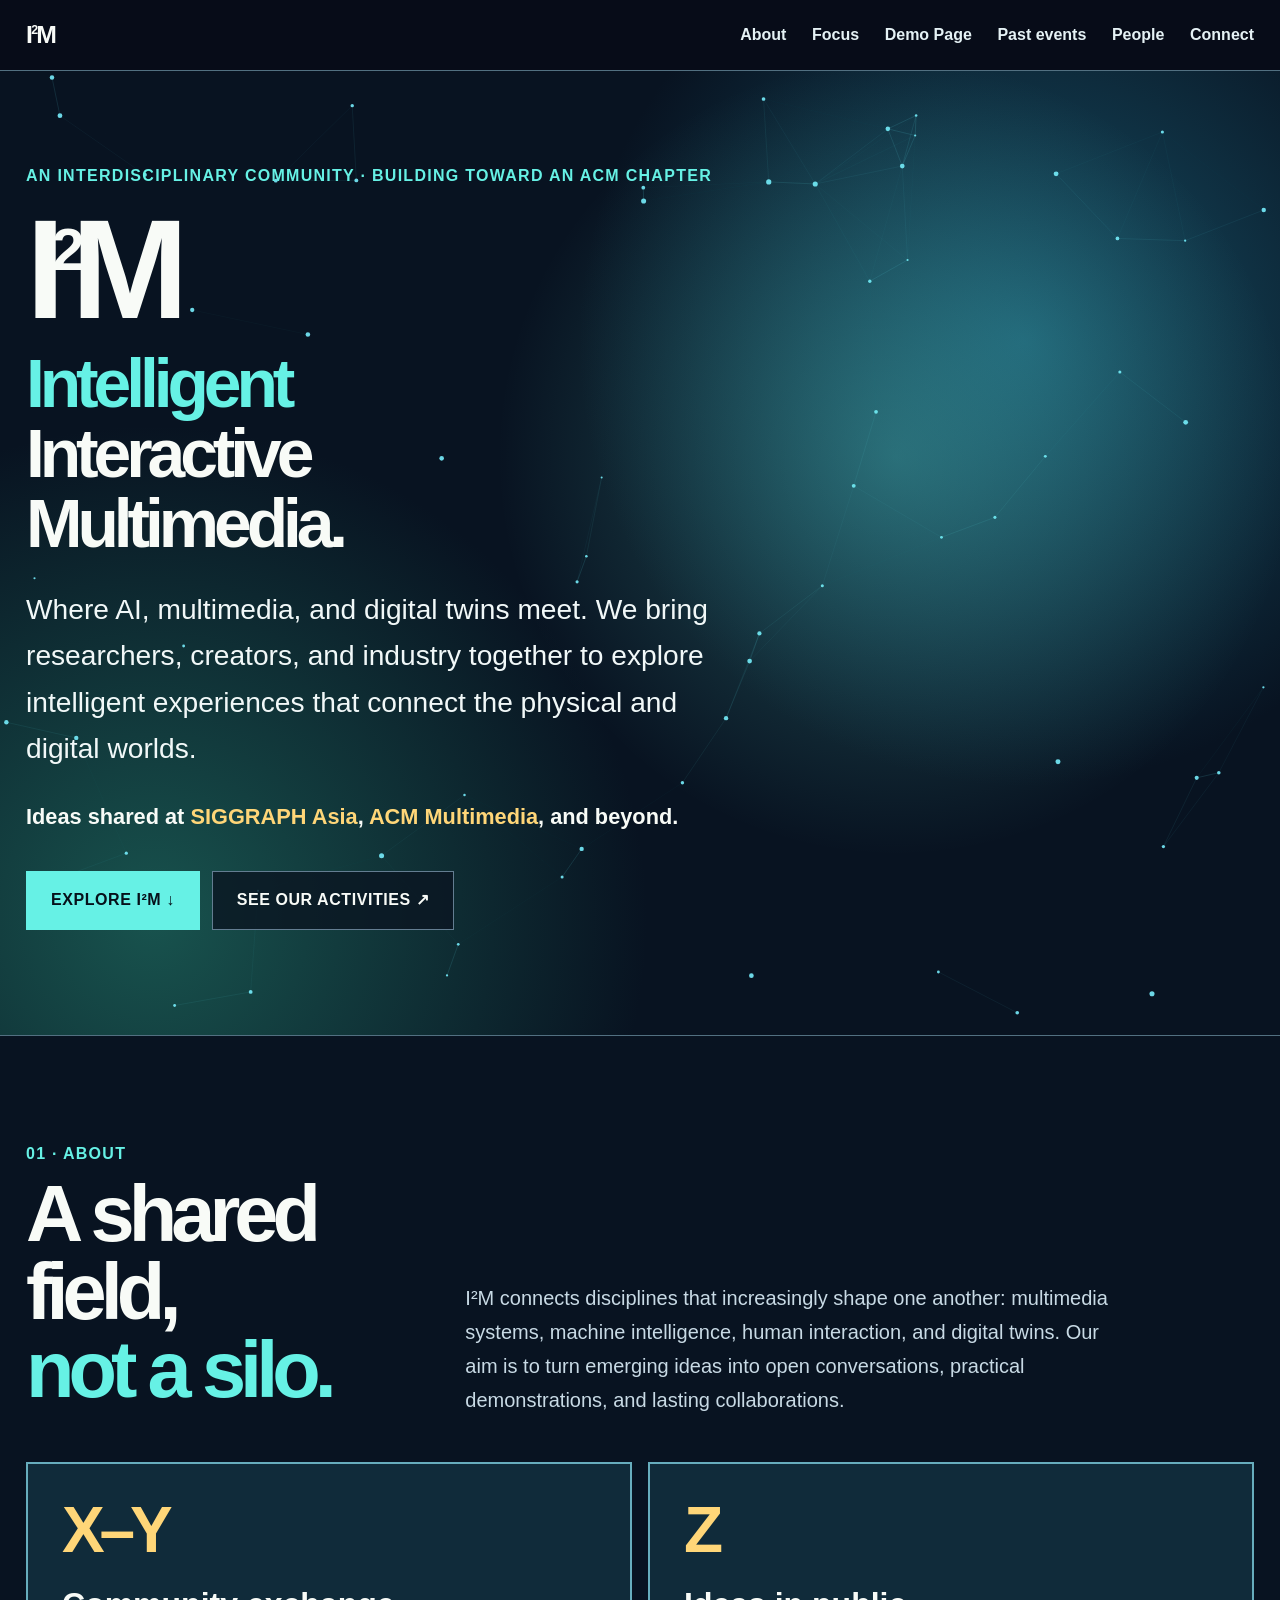
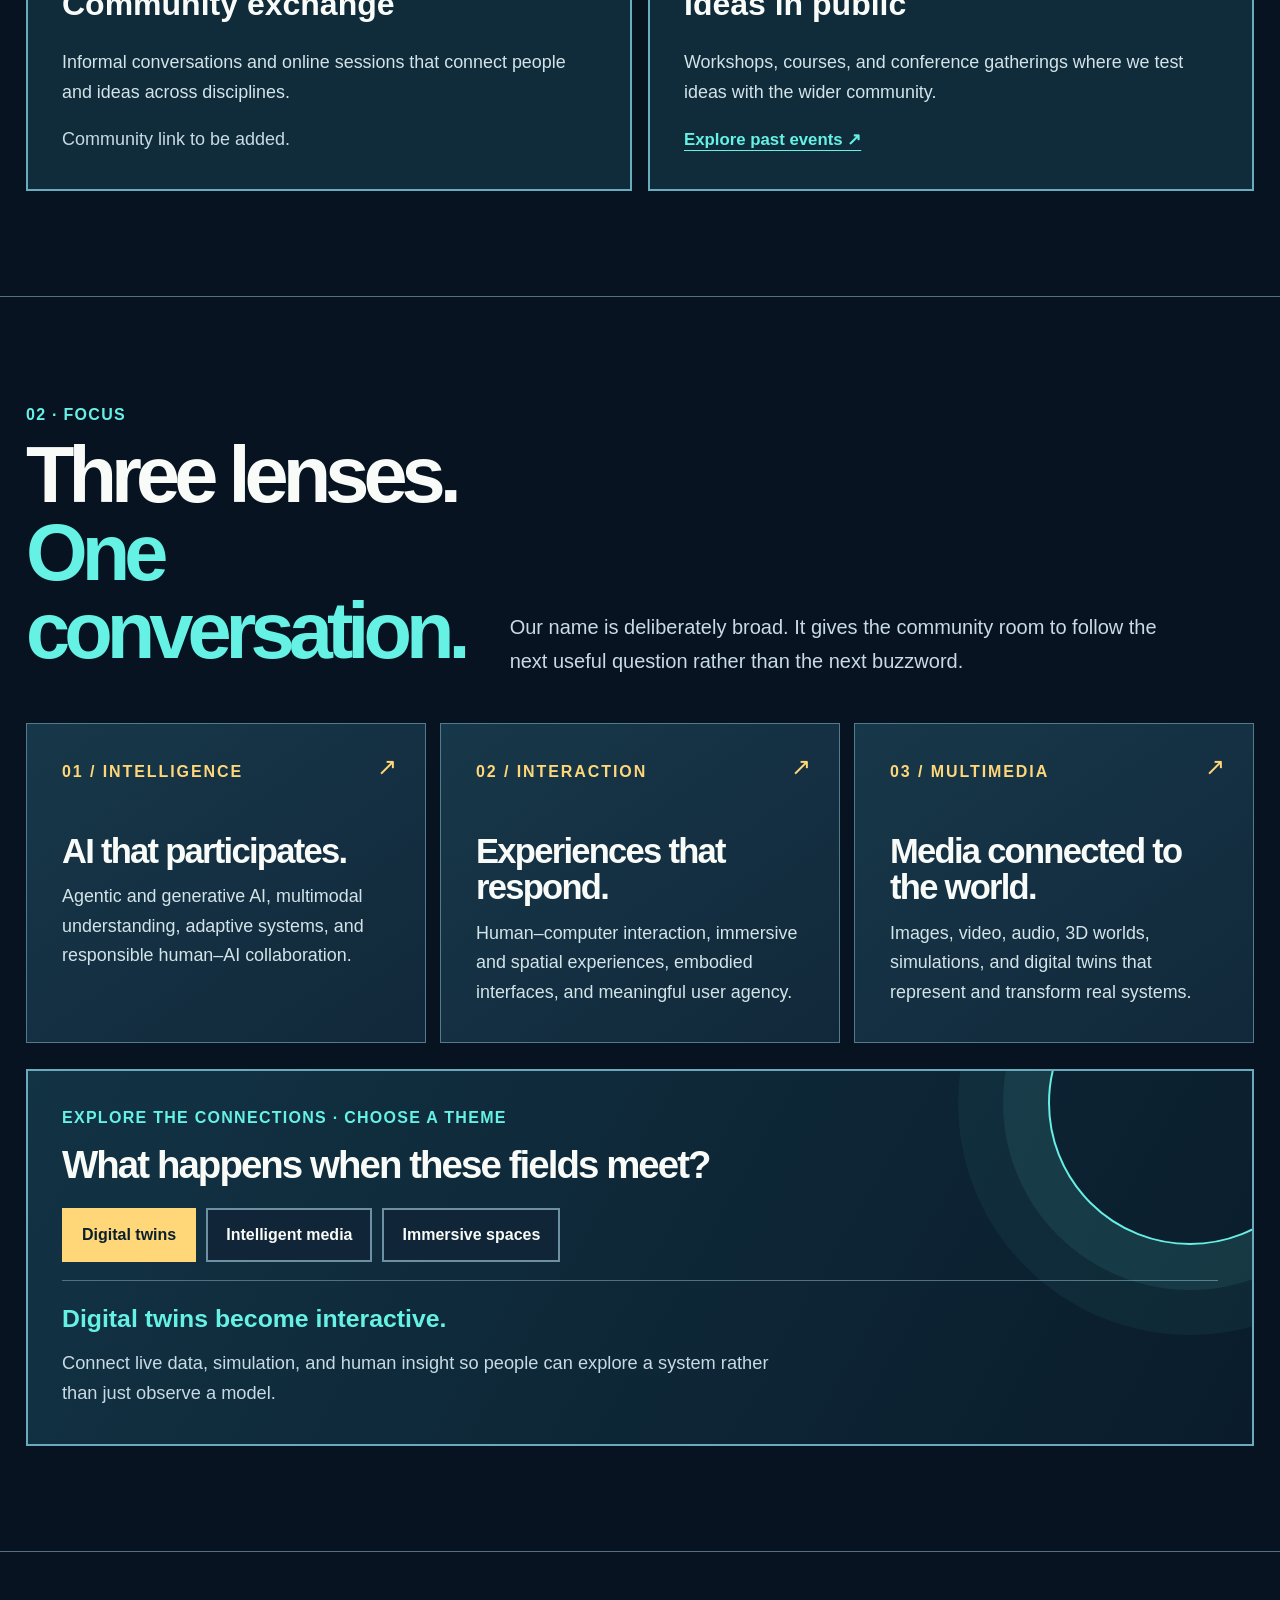
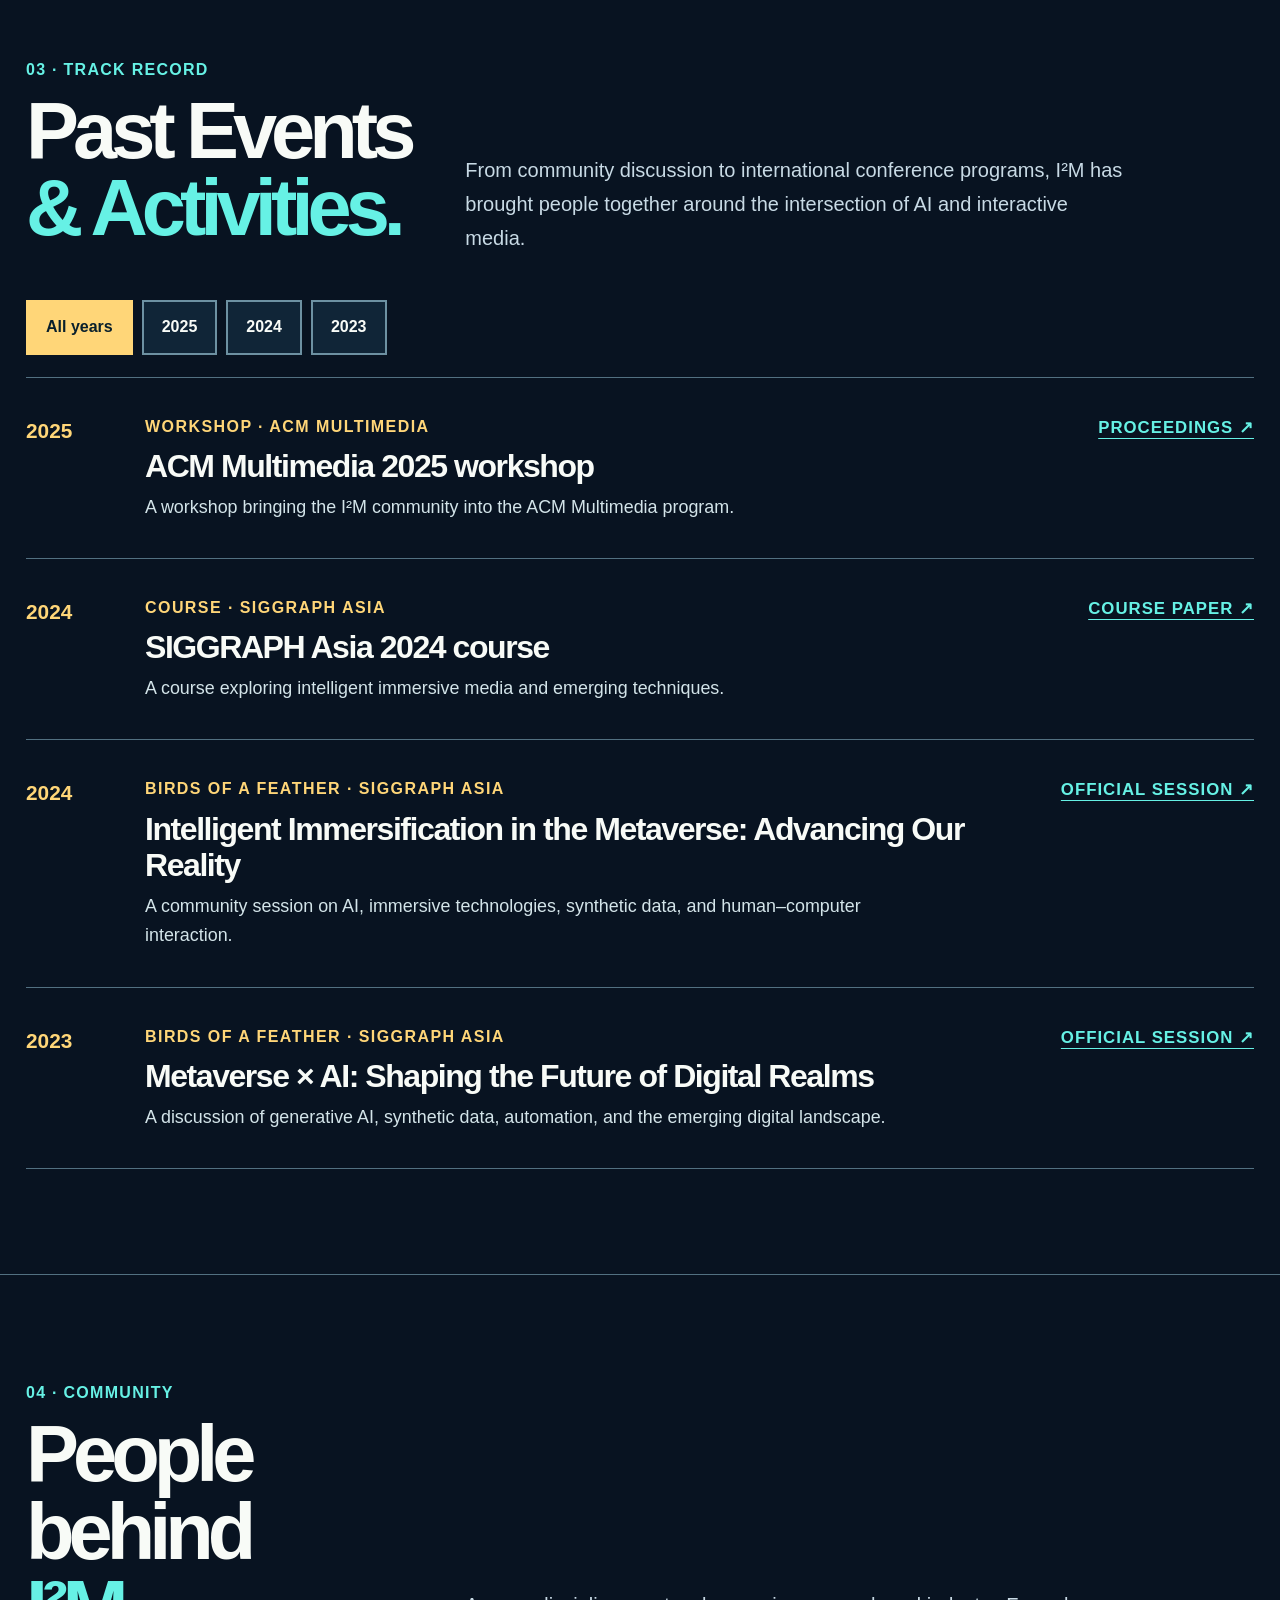
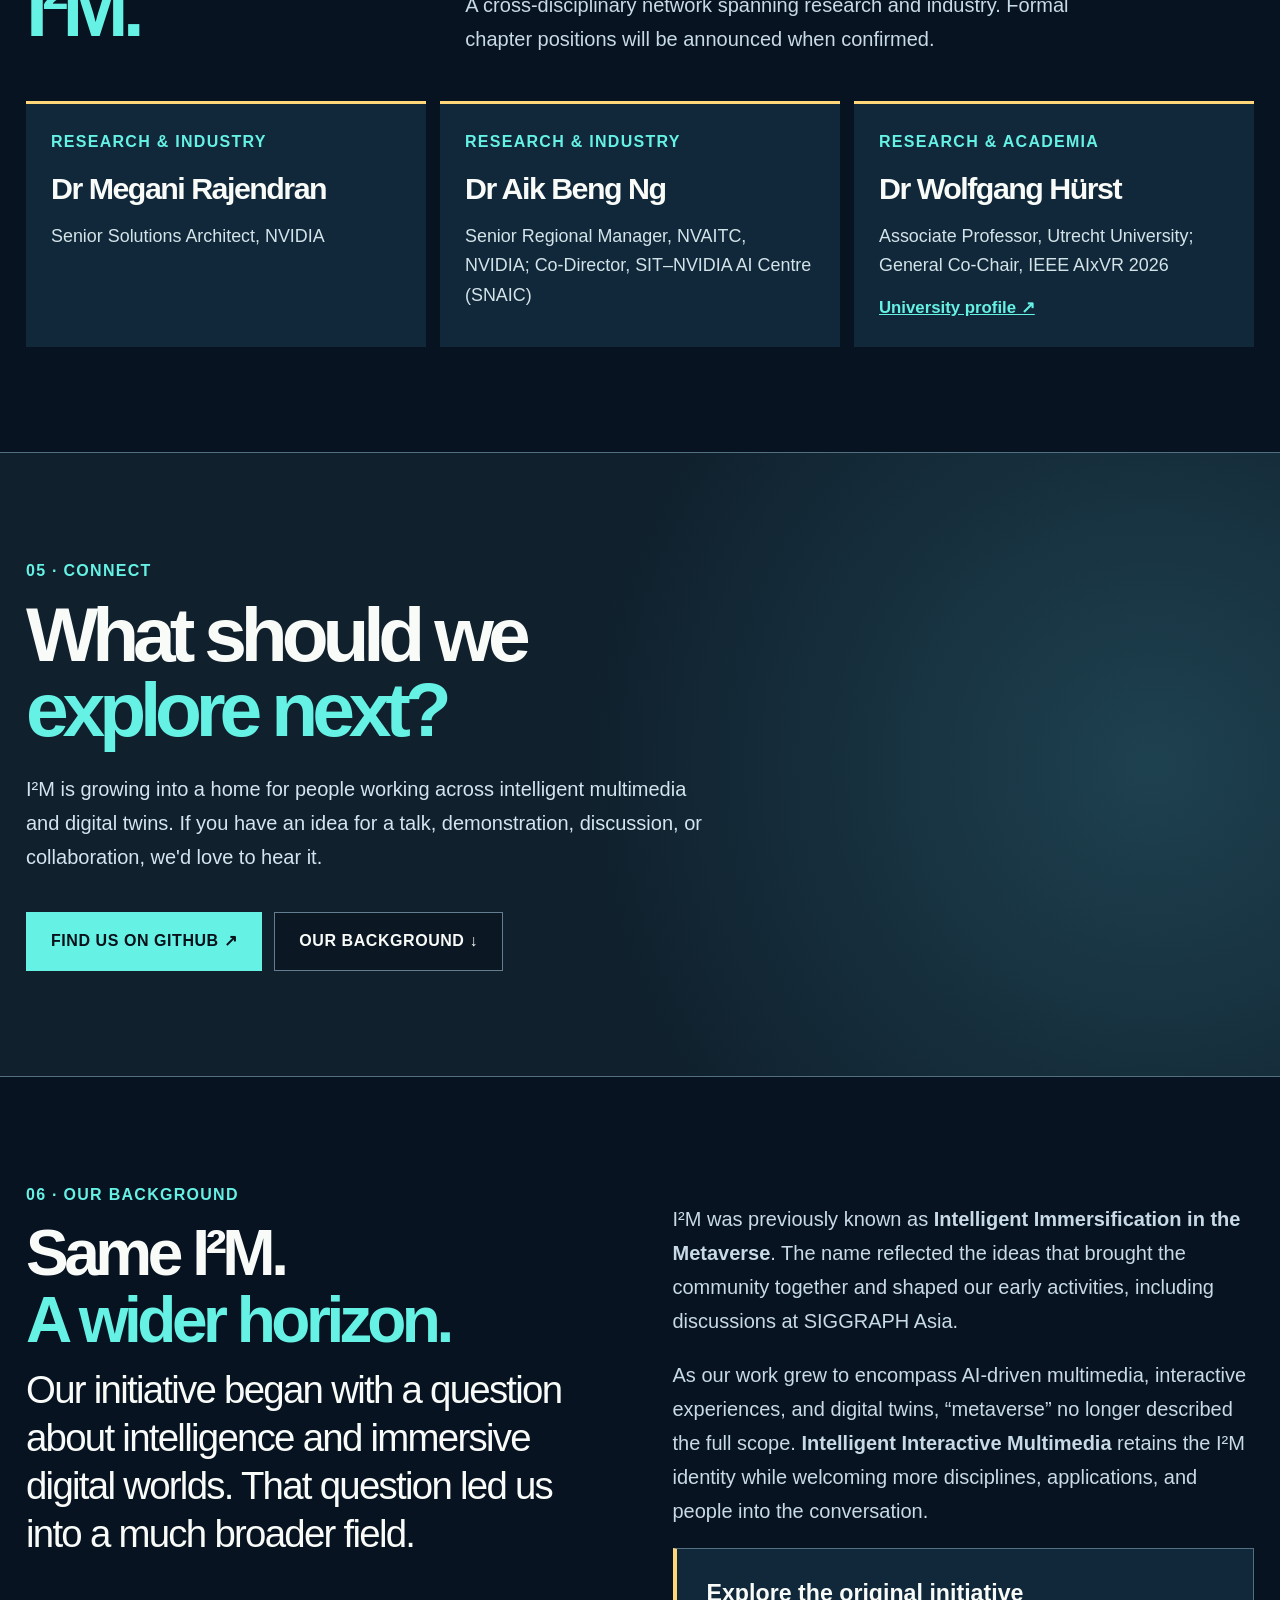
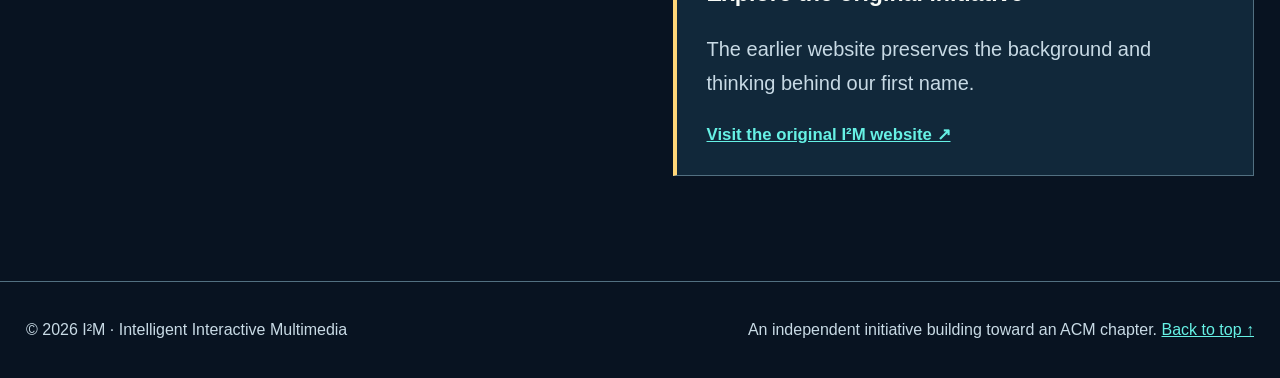
==== commit f22193dd: "Add files via upload" ====
--- a/index.html
+++ b/index.html
@@ -40,7 +40,7 @@
 </head>
 <body>
   <a class="skip" href="#main">Skip to content</a><div class="scroll-progress" id="progress" aria-hidden="true"></div>
-  <header><nav class="nav wrap" aria-label="Main navigation"><a class="brand" href="#top" aria-label="I squared M home">I<sup>2</sup>M</a><div class="navlinks"><a href="#about">About</a><a href="#focus">Focus</a><a href="#events">Past events</a><a href="#people">People</a><a href="#connect">Connect</a></div></nav></header>
+  <header><nav class="nav wrap" aria-label="Main navigation"><a class="brand" href="#top" aria-label="I squared M home">I<sup>2</sup>M</a><div class="navlinks"><a href="#about">About</a><a href="#focus">Focus</a><a href="demos.html">Demo Page</a><a href="#events">Past events</a><a href="#people">People</a><a href="#connect">Connect</a></div></nav></header>
   <main id="main">
     <div class="hero" id="top"><canvas id="field" aria-hidden="true"></canvas><div class="hero-inner wrap"><div class="eyebrow">An interdisciplinary community · Building toward an ACM chapter</div><h1>I<sup style="font-size:.42em;vertical-align:super">2</sup>M<small><em>Intelligent</em><br>Interactive<br>Multimedia.</small></h1><p class="lead">Where AI, multimedia, and digital twins meet. We bring researchers, creators, and industry together to explore intelligent experiences that connect the physical and digital worlds.</p><p class="venue">Ideas shared at <strong>SIGGRAPH Asia</strong>, <strong>ACM Multimedia</strong>, and beyond.</p><div class="actions"><a class="btn" href="#focus">Explore I²M ↓</a><a class="btn alt" href="#events">See our activities ↗</a></div></div></div>
     <section id="about"><div class="wrap"><div class="section-head"><div><div class="eyebrow">01 · About</div><h2>A shared field,<br><span class="accent">not a silo.</span></h2></div><p>I²M connects disciplines that increasingly shape one another: multimedia systems, machine intelligence, human interaction, and digital twins. Our aim is to turn emerging ideas into open conversations, practical demonstrations, and lasting collaborations.</p></div><div class="axes"><div class="axis"><div class="axis-label">X–Y</div><h3>Community exchange</h3><p>Informal conversations and online sessions that connect people and ideas across disciplines.</p><span class="muted">Community link to be added.</span></div><div class="axis"><div class="axis-label">Z</div><h3>Ideas in public</h3><p>Workshops, courses, and conference gatherings where we test ideas with the wider community.</p><a href="#events">Explore past events ↗</a></div></div></div></section>
@@ -51,9 +51,9 @@
       <article class="event"><time datetime="2024">2024</time><div><div class="type">Birds of a Feather · SIGGRAPH Asia</div><h3>Intelligent Immersification in the Metaverse: Advancing Our Reality</h3><p>A community session on AI, immersive technologies, synthetic data, and human–computer interaction.</p></div><a href="https://asia.siggraph.org/2024/presentation/?id=bof_114&amp;sess=sess249" target="_blank" rel="noopener noreferrer">Official session ↗</a></article>
       <article class="event"><time datetime="2023">2023</time><div><div class="type">Birds of a Feather · SIGGRAPH Asia</div><h3>Metaverse × AI: Shaping the Future of Digital Realms</h3><p>A discussion of generative AI, synthetic data, automation, and the emerging digital landscape.</p></div><a href="https://asia.siggraph.org/2023/index.html%3Fpost_type=page&amp;p=14494&amp;id=bof_114&amp;sess=sess240.html" target="_blank" rel="noopener noreferrer">Official session ↗</a></article>
     </div></div></section>
-    <section id="history"><div class="wrap story"><div><div class="eyebrow">04 · Background</div><h2 style="font-size:clamp(2.6rem,5vw,5rem);letter-spacing:-.07em;line-height:1.05;margin:12px 0">Our name evolved.<br><span class="accent">Our curiosity didn't.</span></h2><p class="statement">We began by asking how intelligence could transform immersive digital worlds. The question grew bigger than any one world.</p></div><div><p>I²M was originally <em>Intelligent Immersification in the Metaverse</em>. That name captured the conversations that first brought us together. As the field expanded, so did our scope: from virtual environments to AI-driven multimedia, interactive systems, digital twins, and the links between physical and digital life.</p><p><strong>Intelligent Interactive Multimedia</strong> keeps the I²M identity while making room for the people, methods, and applications that come next.</p><div class="old"><h3>The original I²M</h3><p>Explore the earlier initiative and the ideas that helped start this community.</p><a href="https://i2m.diaversity.org/" target="_blank" rel="noopener noreferrer">Visit the original website ↗</a></div></div></div></section>
-    <section id="people"><div class="wrap"><div class="section-head"><div><div class="eyebrow">05 · Community</div><h2>People behind<br><span class="accent">I²M.</span></h2></div><p>A cross-disciplinary network spanning research and industry. Formal chapter positions will be announced when confirmed.</p></div><div class="people"><article class="person"><div class="eyebrow">Research & industry</div><h3>Dr Megani Rajendran</h3><p>Senior Solutions Architect, NVIDIA</p></article><article class="person"><div class="eyebrow">Research & industry</div><h3>Dr Aik Beng Ng</h3><p>Senior Regional Manager, NVAITC, NVIDIA; Co-Director, SIT–NVIDIA AI Centre (SNAIC)</p></article><article class="person"><div class="eyebrow">Research & academia</div><h3>Dr Wolfgang Hürst</h3><p>Associate Professor, Utrecht University; General Co-Chair, IEEE AIxVR 2026</p><p style="margin-top:12px"><a href="https://www.uu.nl/staff/WOHurst" target="_blank" rel="noopener noreferrer">University profile ↗</a></p></article></div></div></section>
-    <section class="join" id="connect"><div class="wrap"><div class="eyebrow">06 · Connect</div><h2>What should we<br><span class="accent">explore next?</span></h2><p>I²M is growing into a home for people working across intelligent multimedia and digital twins. If you have an idea for a talk, demonstration, discussion, or collaboration, we'd love to hear it.</p><div class="actions"><a class="btn" href="https://github.com/meg-r" target="_blank" rel="noopener noreferrer">Find us on GitHub ↗</a><a class="btn alt" href="#events">Explore our history ↑</a></div></div></section>
+    <section id="people"><div class="wrap"><div class="section-head"><div><div class="eyebrow">04 · Community</div><h2>People behind<br><span class="accent">I²M.</span></h2></div><p>A cross-disciplinary network spanning research and industry. Formal chapter positions will be announced when confirmed.</p></div><div class="people"><article class="person"><div class="eyebrow">Research & industry</div><h3>Dr Megani Rajendran</h3><p>Senior Solutions Architect, NVIDIA</p></article><article class="person"><div class="eyebrow">Research & industry</div><h3>Dr Aik Beng Ng</h3><p>Senior Regional Manager, NVAITC, NVIDIA; Co-Director, SIT–NVIDIA AI Centre (SNAIC)</p></article><article class="person"><div class="eyebrow">Research & academia</div><h3>Dr Wolfgang Hürst</h3><p>Associate Professor, Utrecht University; General Co-Chair, IEEE AIxVR 2026</p><p style="margin-top:12px"><a href="https://www.uu.nl/staff/WOHurst" target="_blank" rel="noopener noreferrer">University profile ↗</a></p></article></div></div></section>
+    <section class="join" id="connect"><div class="wrap"><div class="eyebrow">05 · Connect</div><h2>What should we<br><span class="accent">explore next?</span></h2><p>I²M is growing into a home for people working across intelligent multimedia and digital twins. If you have an idea for a talk, demonstration, discussion, or collaboration, we'd love to hear it.</p><div class="actions"><a class="btn" href="https://github.com/meg-r" target="_blank" rel="noopener noreferrer">Find us on GitHub ↗</a><a class="btn alt" href="#history">Our background ↓</a></div></div></section>
+    <section id="history"><div class="wrap story"><div><div class="eyebrow">06 · Our background</div><h2 style="font-size:clamp(2.6rem,5vw,5rem);letter-spacing:-.07em;line-height:1.05;margin:12px 0">Same I²M.<br><span class="accent">A wider horizon.</span></h2><p class="statement">Our initiative began with a question about intelligence and immersive digital worlds. That question led us into a much broader field.</p></div><div><p>I²M was previously known as <strong>Intelligent Immersification in the Metaverse</strong>. The name reflected the ideas that brought the community together and shaped our early activities, including discussions at SIGGRAPH Asia.</p><p>As our work grew to encompass AI-driven multimedia, interactive experiences, and digital twins, “metaverse” no longer described the full scope. <strong>Intelligent Interactive Multimedia</strong> retains the I²M identity while welcoming more disciplines, applications, and people into the conversation.</p><div class="old"><h3>Explore the original initiative</h3><p>The earlier website preserves the background and thinking behind our first name.</p><a href="https://i2m.diaversity.org/" target="_blank" rel="noopener noreferrer">Visit the original I²M website ↗</a></div></div></div></section>
   </main><footer><div class="wrap"><div>© <span id="year"></span> I²M · Intelligent Interactive Multimedia</div><div>An independent initiative building toward an ACM chapter. <a href="#top">Back to top ↑</a></div></div></footer>
   <script>
     document.getElementById('year').textContent=new Date().getFullYear();
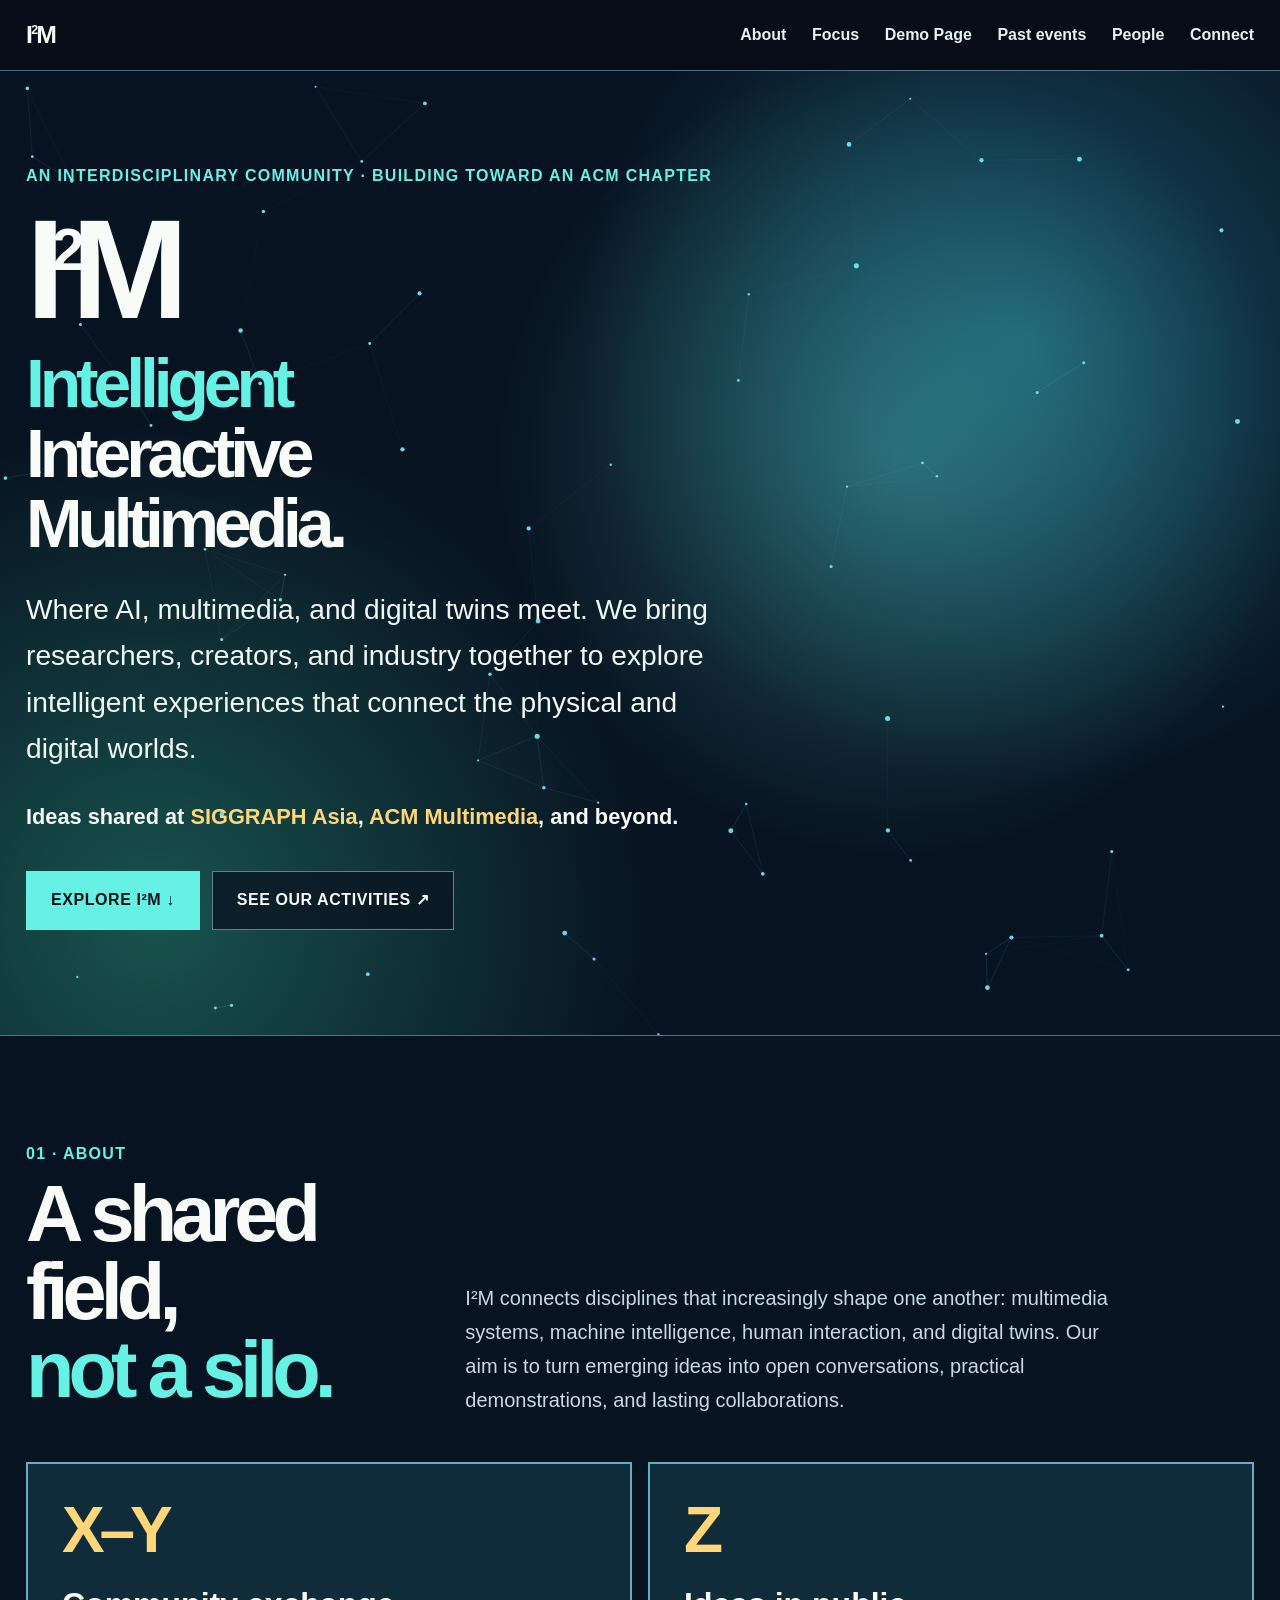
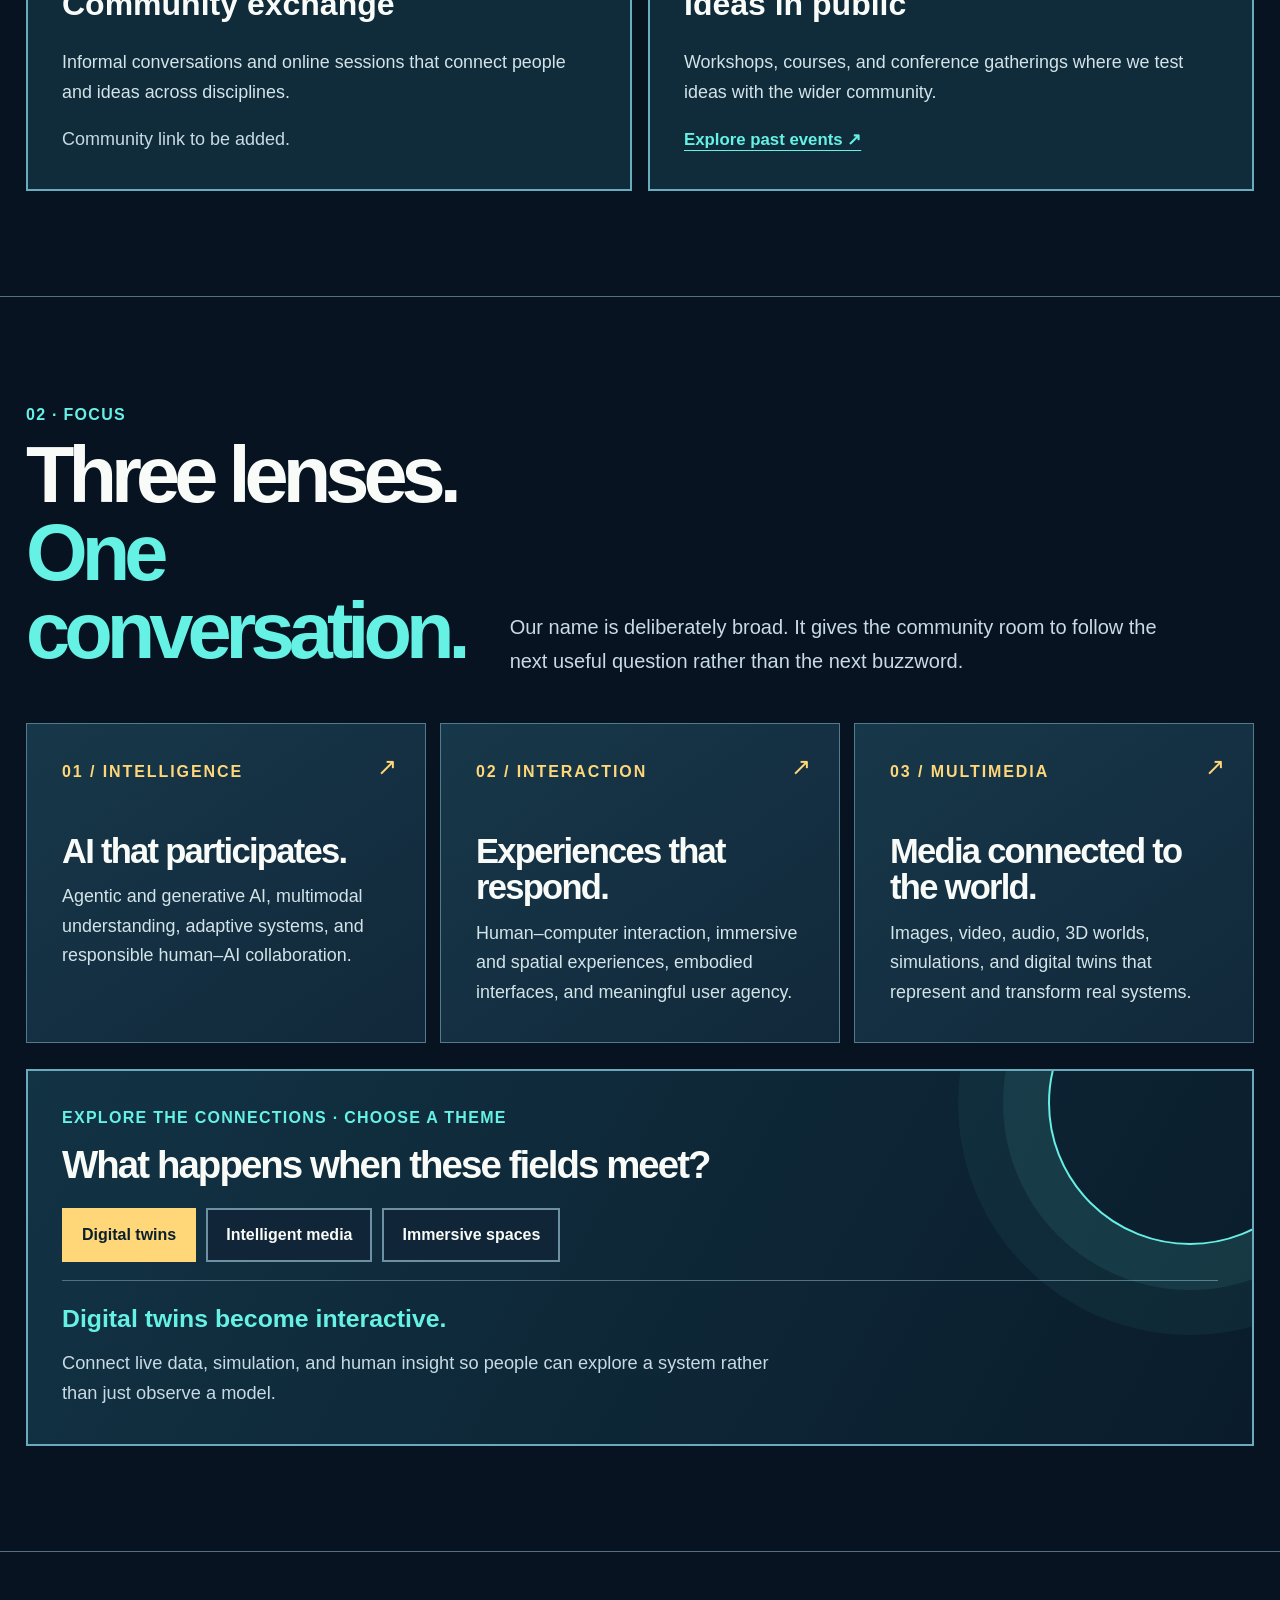
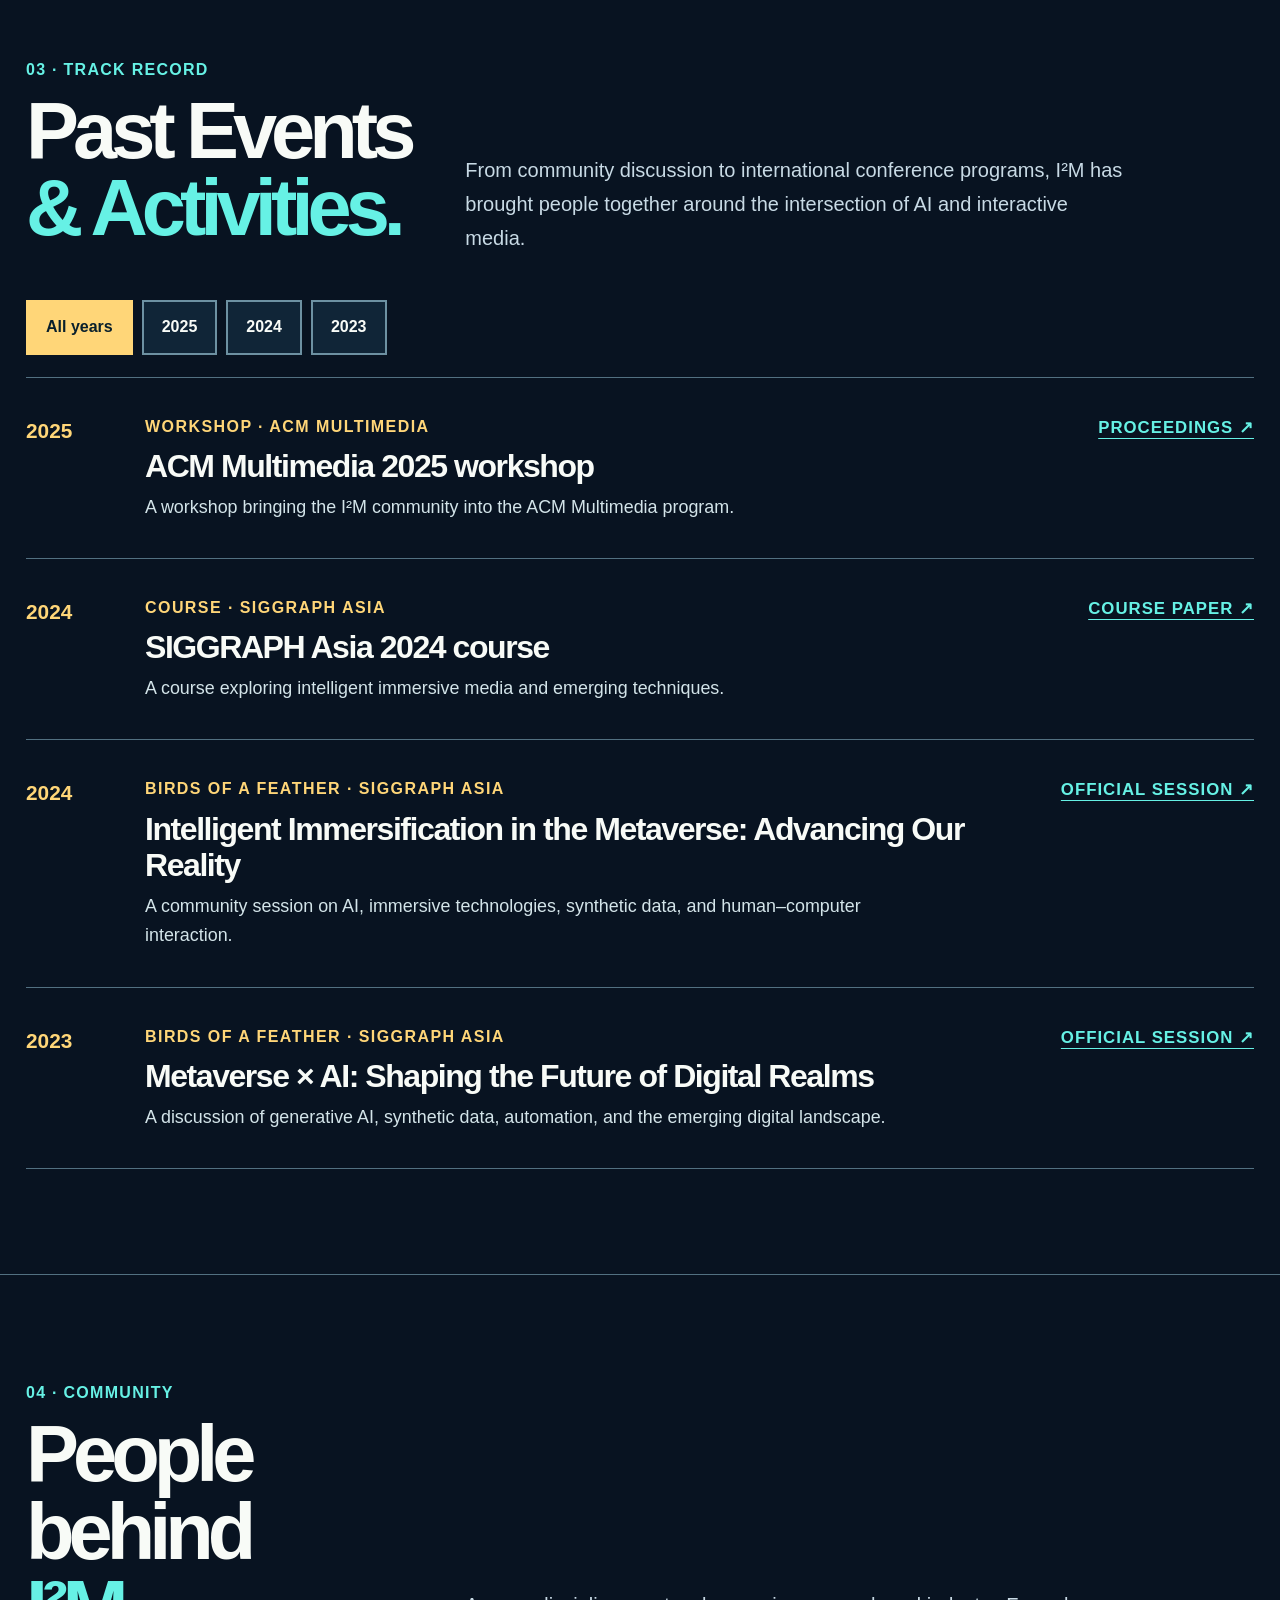
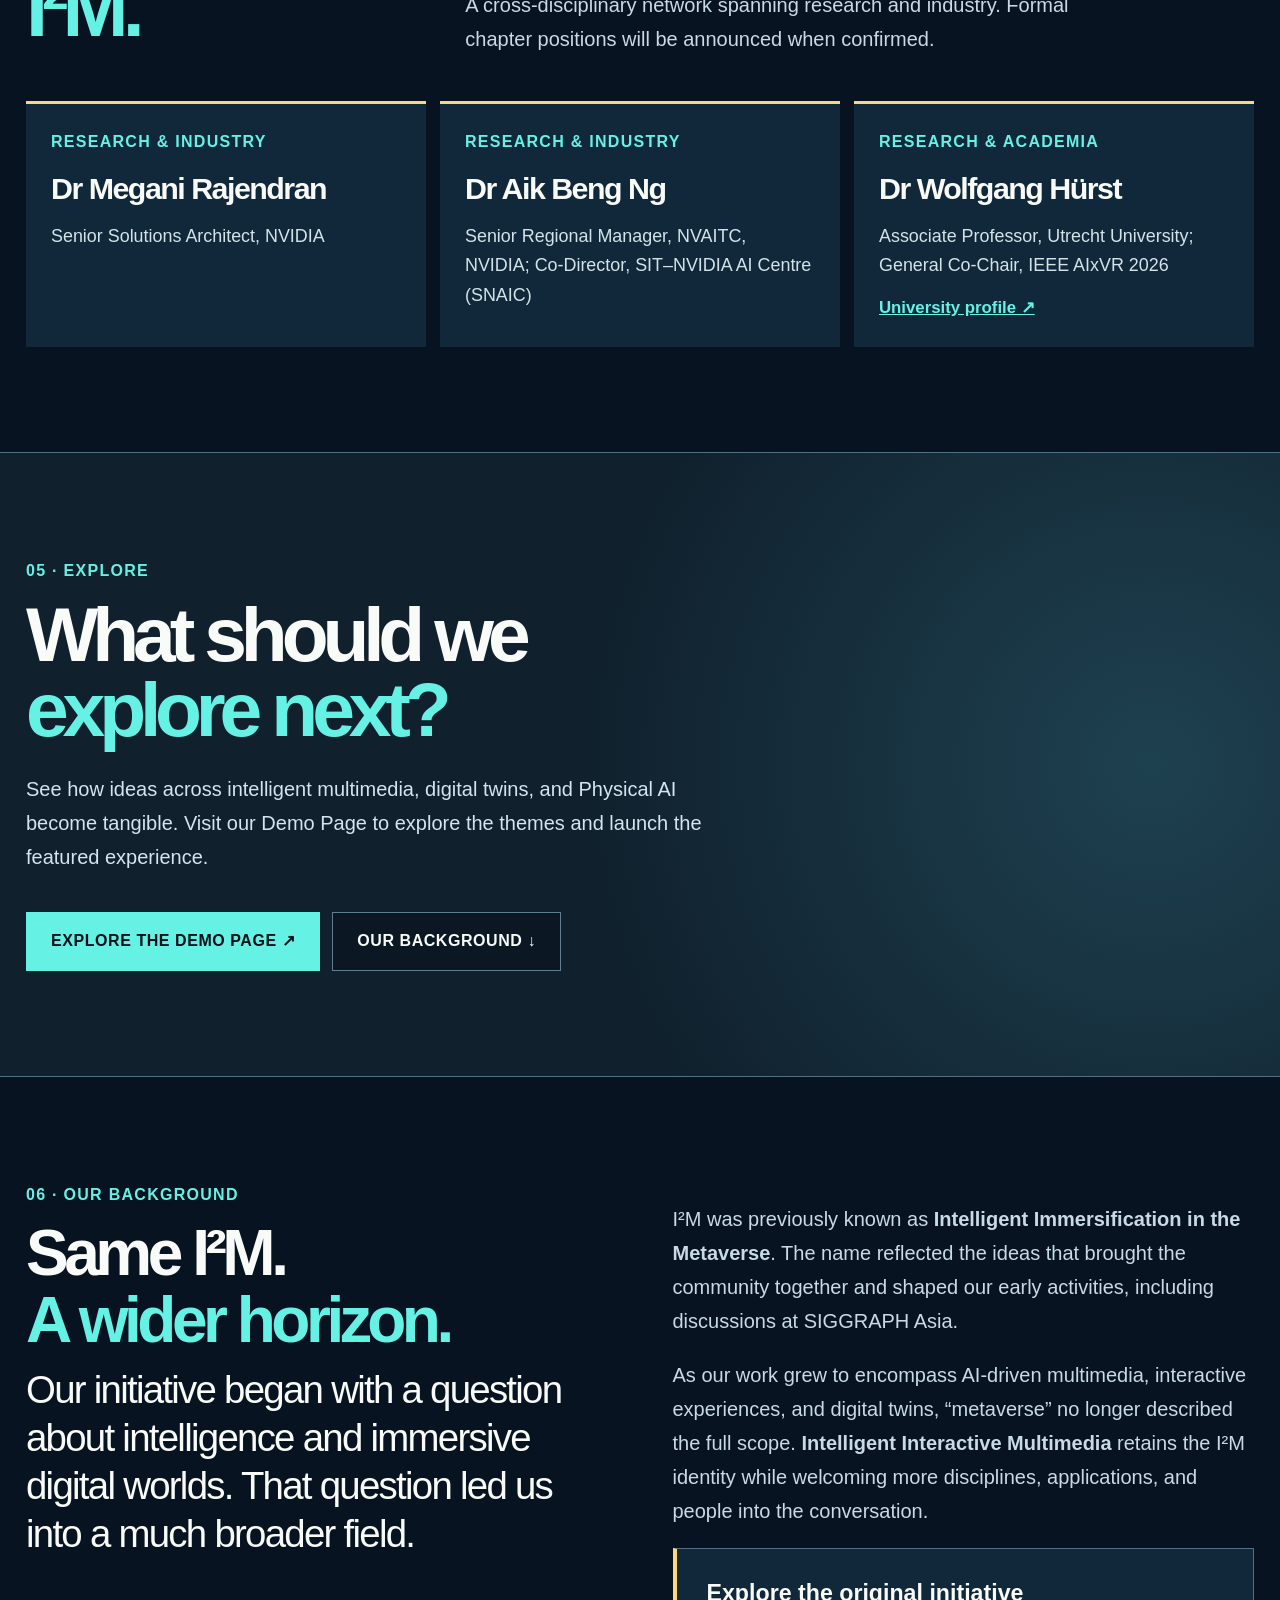
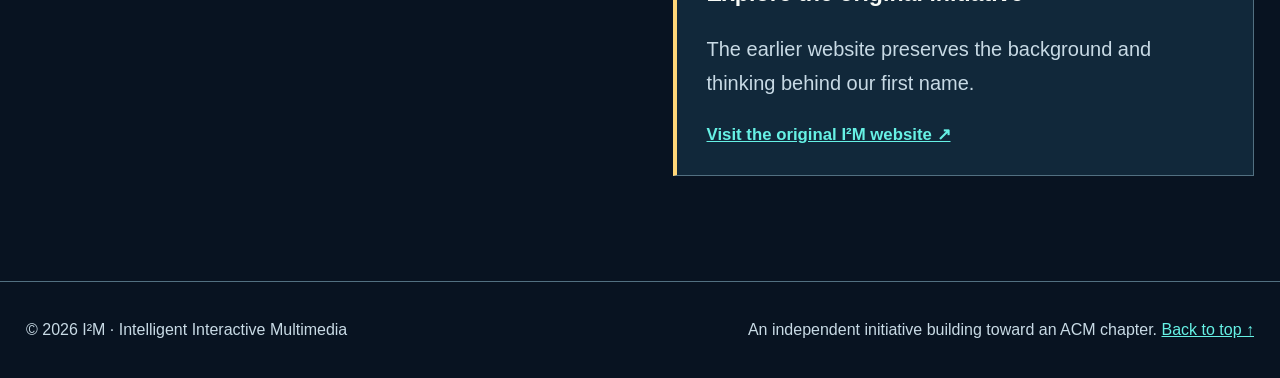
==== commit 4e2f25f4: "edits to webpage" ====
--- a/index.html
+++ b/index.html
@@ -52,7 +52,7 @@
       <article class="event"><time datetime="2023">2023</time><div><div class="type">Birds of a Feather · SIGGRAPH Asia</div><h3>Metaverse × AI: Shaping the Future of Digital Realms</h3><p>A discussion of generative AI, synthetic data, automation, and the emerging digital landscape.</p></div><a href="https://asia.siggraph.org/2023/index.html%3Fpost_type=page&amp;p=14494&amp;id=bof_114&amp;sess=sess240.html" target="_blank" rel="noopener noreferrer">Official session ↗</a></article>
     </div></div></section>
     <section id="people"><div class="wrap"><div class="section-head"><div><div class="eyebrow">04 · Community</div><h2>People behind<br><span class="accent">I²M.</span></h2></div><p>A cross-disciplinary network spanning research and industry. Formal chapter positions will be announced when confirmed.</p></div><div class="people"><article class="person"><div class="eyebrow">Research & industry</div><h3>Dr Megani Rajendran</h3><p>Senior Solutions Architect, NVIDIA</p></article><article class="person"><div class="eyebrow">Research & industry</div><h3>Dr Aik Beng Ng</h3><p>Senior Regional Manager, NVAITC, NVIDIA; Co-Director, SIT–NVIDIA AI Centre (SNAIC)</p></article><article class="person"><div class="eyebrow">Research & academia</div><h3>Dr Wolfgang Hürst</h3><p>Associate Professor, Utrecht University; General Co-Chair, IEEE AIxVR 2026</p><p style="margin-top:12px"><a href="https://www.uu.nl/staff/WOHurst" target="_blank" rel="noopener noreferrer">University profile ↗</a></p></article></div></div></section>
-    <section class="join" id="connect"><div class="wrap"><div class="eyebrow">05 · Connect</div><h2>What should we<br><span class="accent">explore next?</span></h2><p>I²M is growing into a home for people working across intelligent multimedia and digital twins. If you have an idea for a talk, demonstration, discussion, or collaboration, we'd love to hear it.</p><div class="actions"><a class="btn" href="https://github.com/meg-r" target="_blank" rel="noopener noreferrer">Find us on GitHub ↗</a><a class="btn alt" href="#history">Our background ↓</a></div></div></section>
+    <section class="join" id="connect"><div class="wrap"><div class="eyebrow">05 · Explore</div><h2>What should we<br><span class="accent">explore next?</span></h2><p>See how ideas across intelligent multimedia, digital twins, and Physical AI become tangible. Visit our Demo Page to explore the themes and launch the featured experience.</p><div class="actions"><a class="btn" href="demos.html">Explore the Demo Page ↗</a><a class="btn alt" href="#history">Our background ↓</a></div></div></section>
     <section id="history"><div class="wrap story"><div><div class="eyebrow">06 · Our background</div><h2 style="font-size:clamp(2.6rem,5vw,5rem);letter-spacing:-.07em;line-height:1.05;margin:12px 0">Same I²M.<br><span class="accent">A wider horizon.</span></h2><p class="statement">Our initiative began with a question about intelligence and immersive digital worlds. That question led us into a much broader field.</p></div><div><p>I²M was previously known as <strong>Intelligent Immersification in the Metaverse</strong>. The name reflected the ideas that brought the community together and shaped our early activities, including discussions at SIGGRAPH Asia.</p><p>As our work grew to encompass AI-driven multimedia, interactive experiences, and digital twins, “metaverse” no longer described the full scope. <strong>Intelligent Interactive Multimedia</strong> retains the I²M identity while welcoming more disciplines, applications, and people into the conversation.</p><div class="old"><h3>Explore the original initiative</h3><p>The earlier website preserves the background and thinking behind our first name.</p><a href="https://i2m.diaversity.org/" target="_blank" rel="noopener noreferrer">Visit the original I²M website ↗</a></div></div></div></section>
   </main><footer><div class="wrap"><div>© <span id="year"></span> I²M · Intelligent Interactive Multimedia</div><div>An independent initiative building toward an ACM chapter. <a href="#top">Back to top ↑</a></div></div></footer>
   <script>
